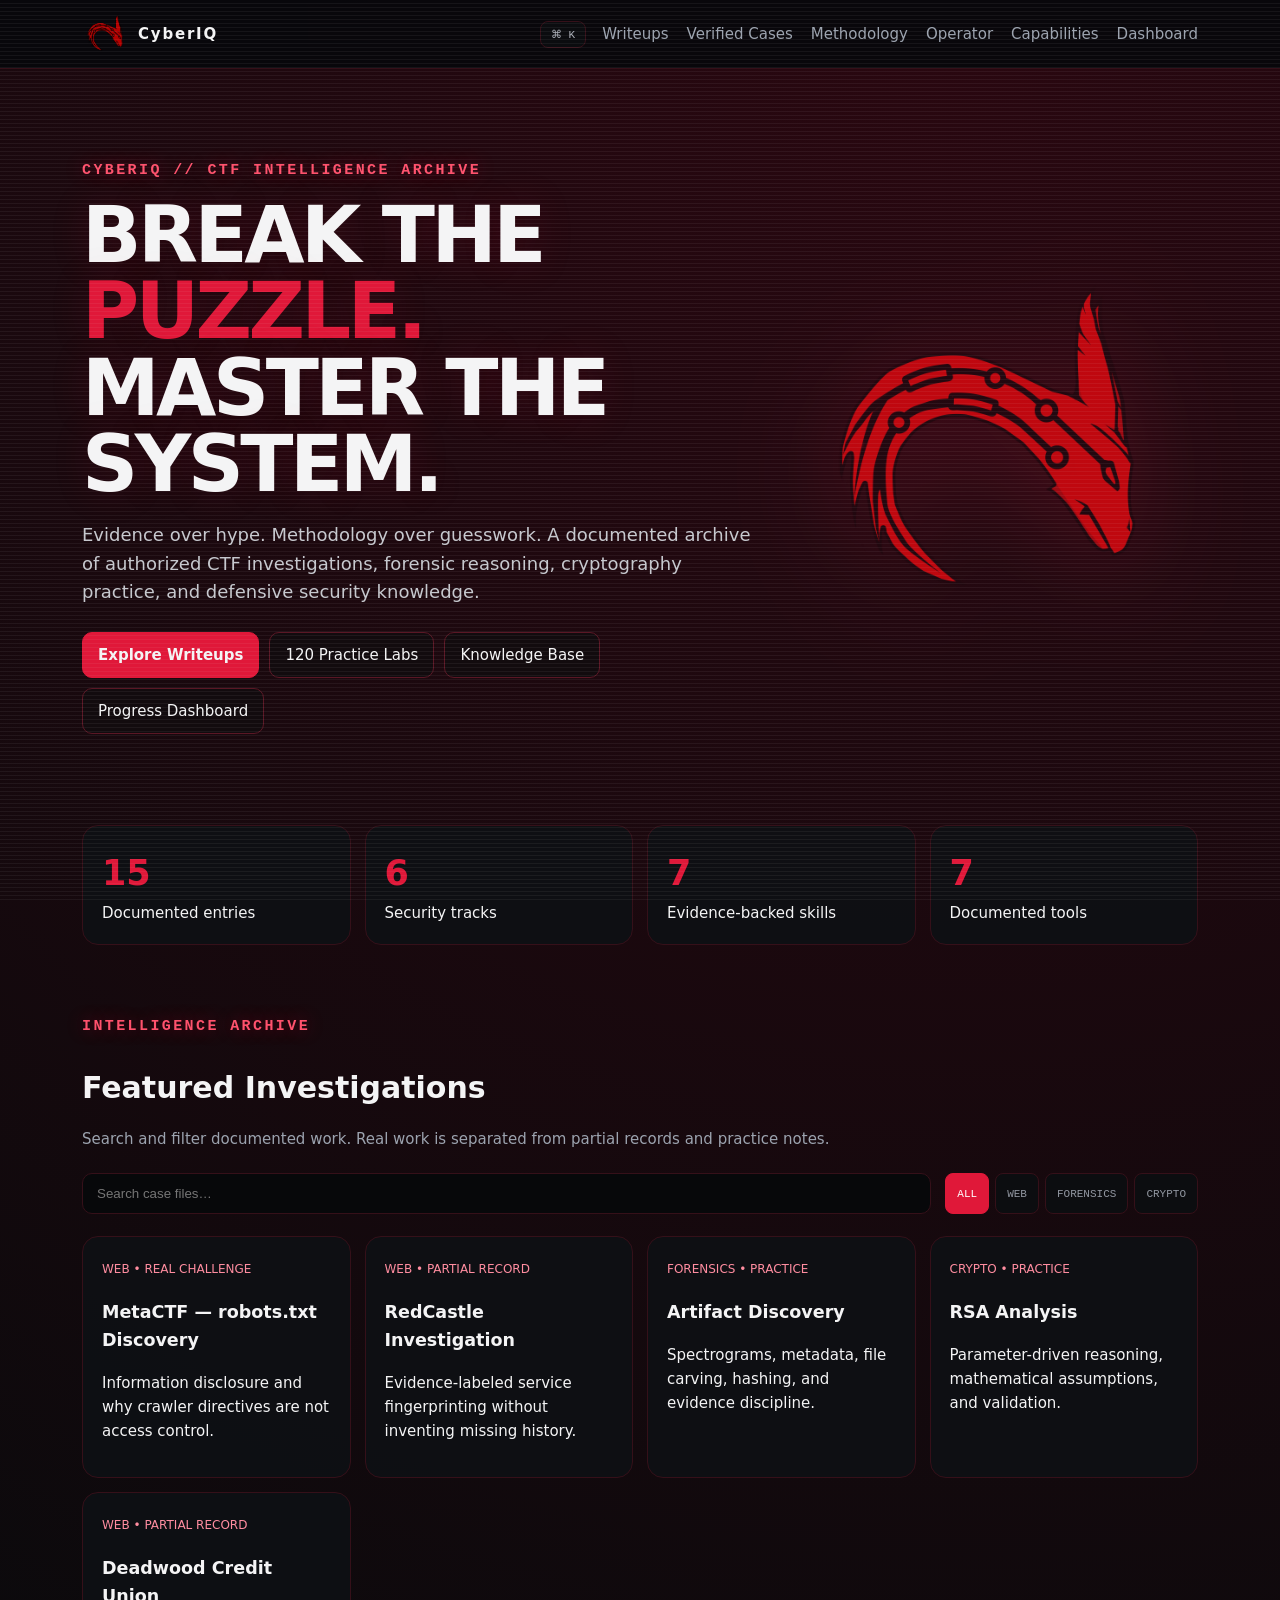
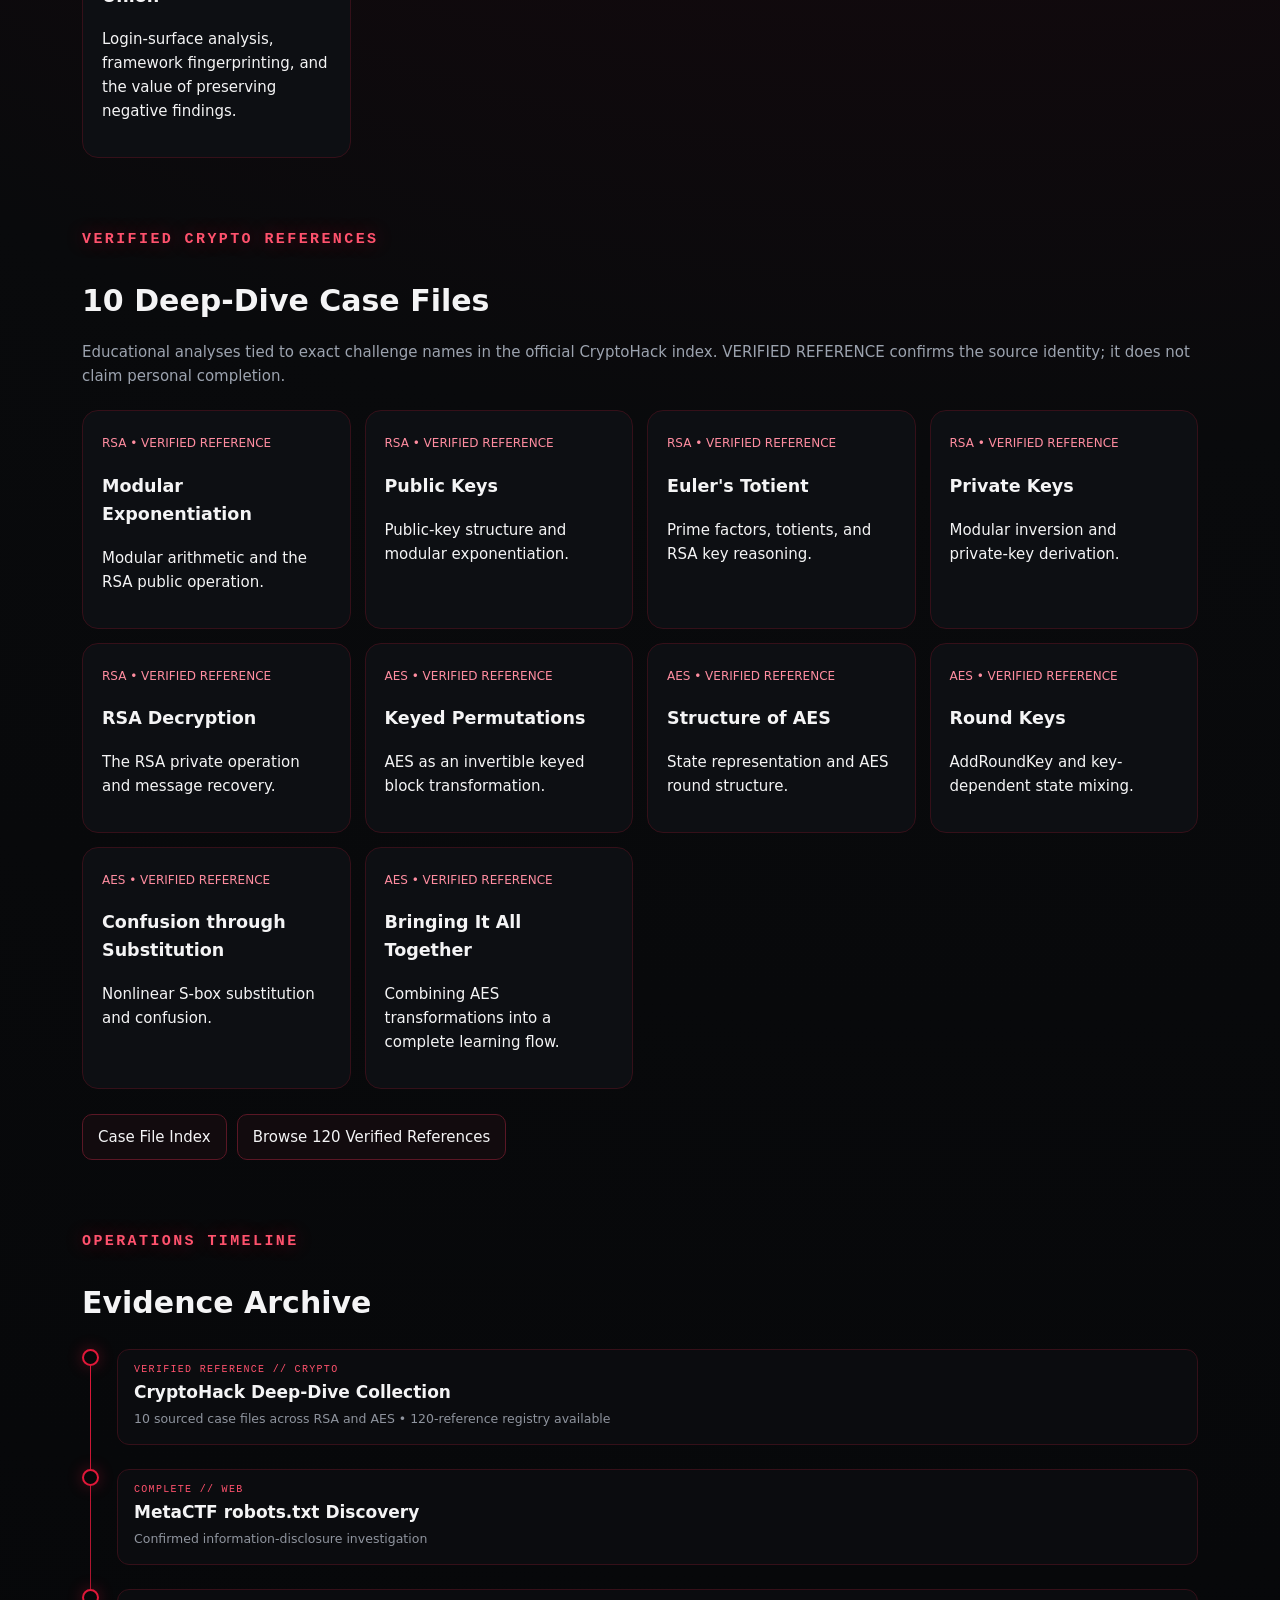
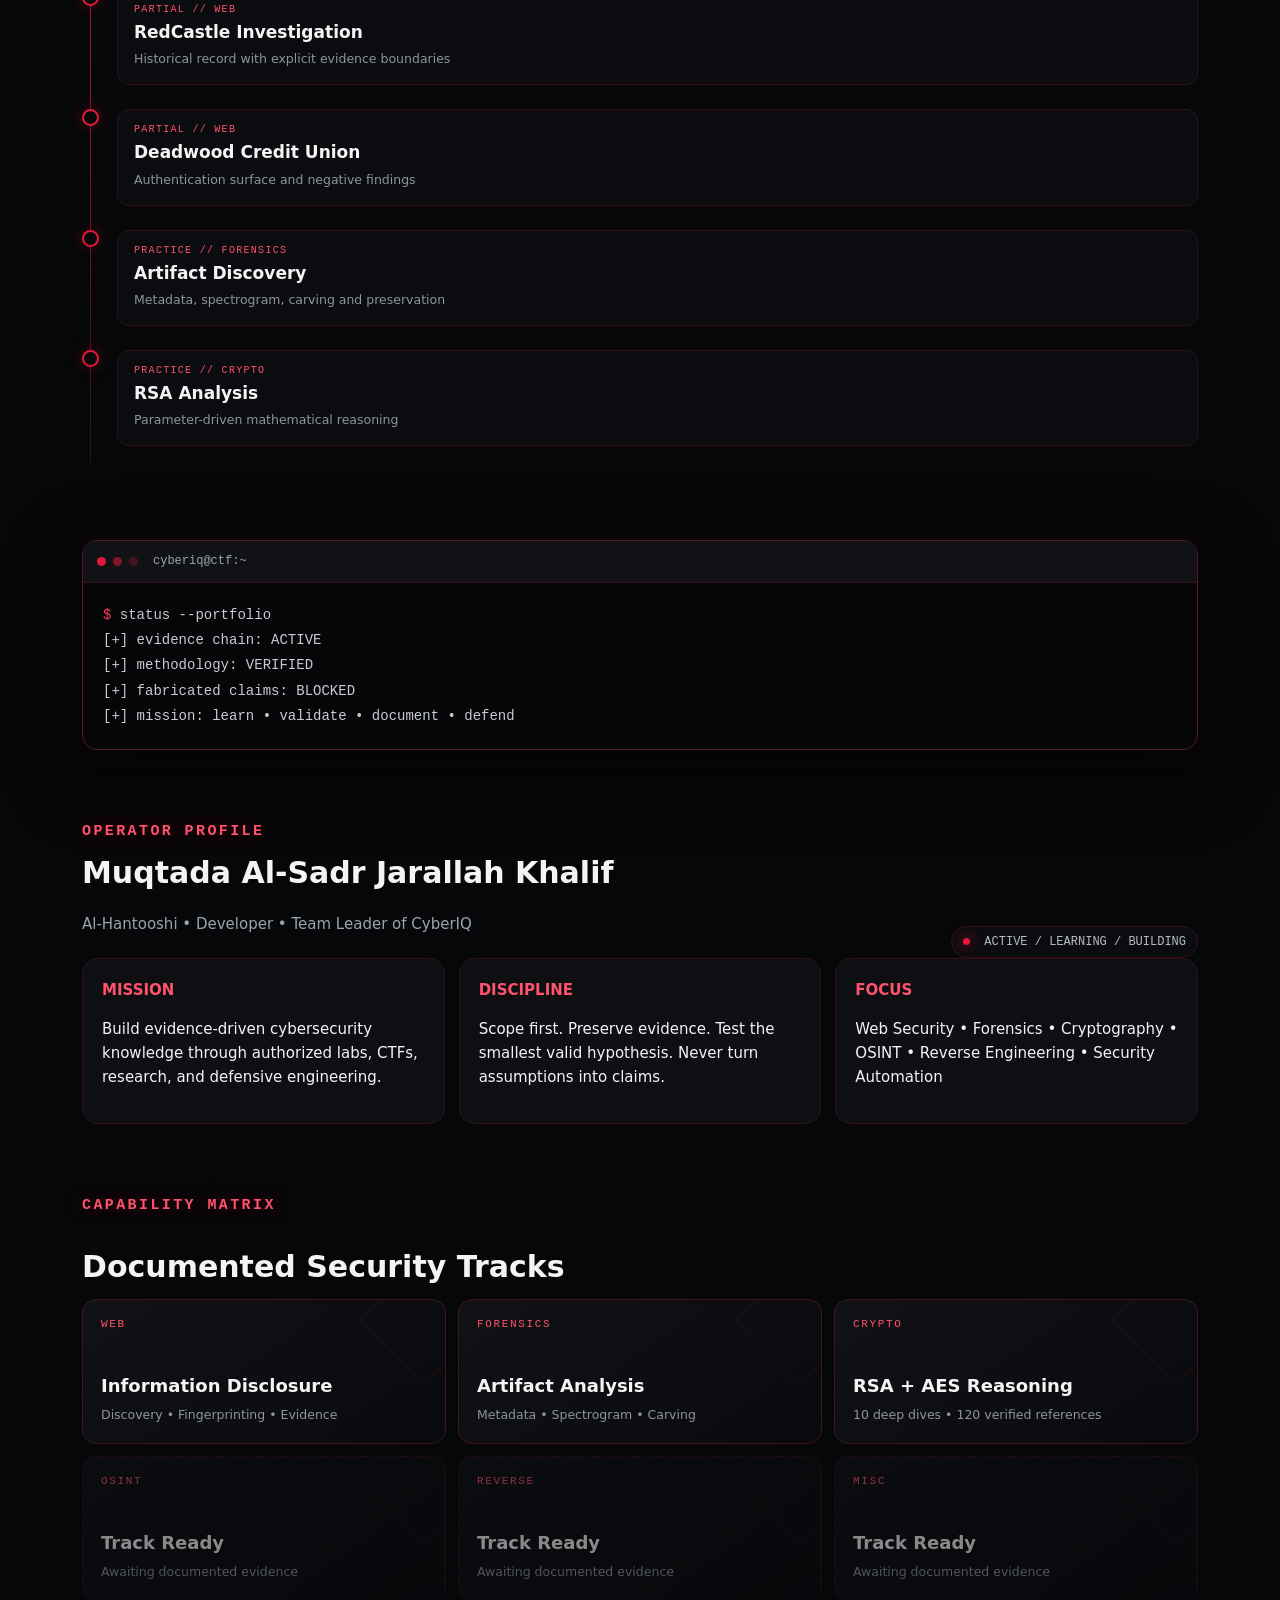
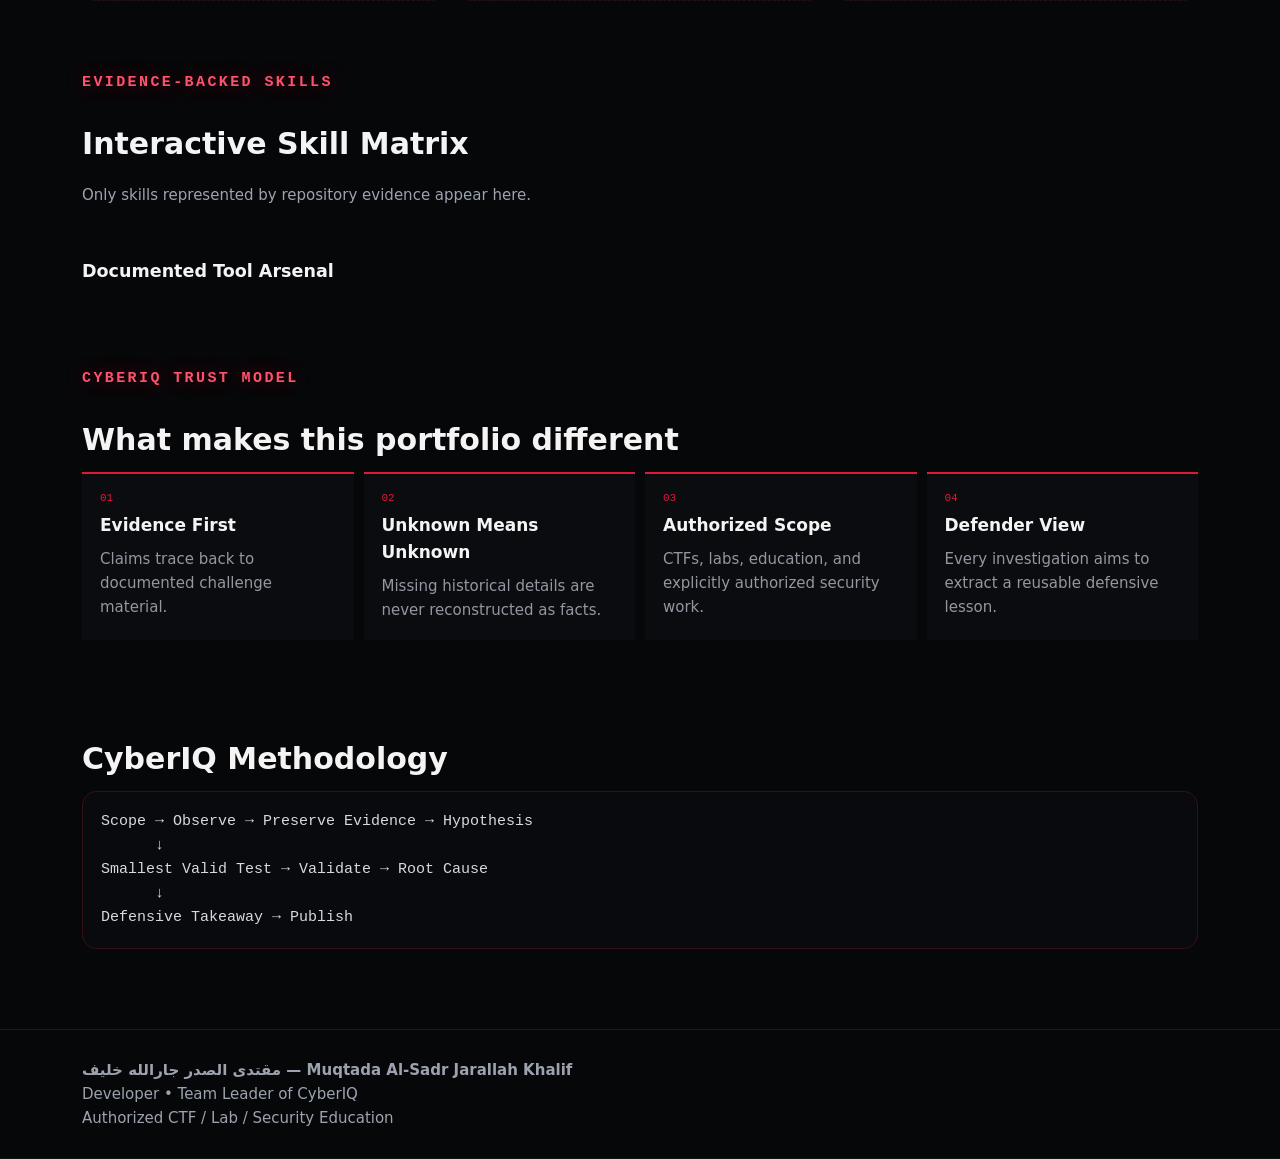
==== index.html @ 5e2e025f "Surface verified CryptoHack cases in homepage and timeline" ====
<!doctype html><html lang="en"><head><meta charset="utf-8"><meta name="viewport" content="width=device-width,initial-scale=1"><meta name="description" content="CyberIQ evidence-driven CTF portfolio: authorized writeups, forensics, cryptography, web security, methodology and defensive lessons."><meta name="theme-color" content="#060709"><meta property="og:title" content="CyberIQ CTF Portfolio"><meta property="og:description" content="Evidence-driven authorized CTF investigations and cybersecurity knowledge."><meta property="og:type" content="website"><meta name="robots" content="index,follow"><meta name="color-scheme" content="dark"><meta property="og:image" content="assets/IMG_20261003_025605_506.PNG"><meta name="twitter:card" content="summary_large_image"><link rel="icon" href="assets/IMG_20261003_025605_506.PNG"><link rel="manifest" href="manifest.webmanifest"><title>CyberIQ CTF Portfolio</title><link rel="stylesheet" href="site/style.css"></head><body><nav><div class="wrap"><div class="brand"><img src="assets/IMG_20261003_025605_506.PNG" alt="CyberIQ"> CyberIQ</div><button id="cmd-open" class="cmd-open" aria-label="Open command palette">⌘ K</button><div class="navlinks"><a href="#writeups">Writeups</a><a href="#verified-cases">Verified Cases</a><a href="#method">Methodology</a><a href="#operator">Operator</a><a href="#capabilities">Capabilities</a><a href="dashboard/index.html">Dashboard</a></div></div></nav><div class="scanlines"></div><main class="wrap"><header class="hero"><div><div class="eyebrow">CYBERIQ // CTF INTELLIGENCE ARCHIVE</div><h1>BREAK THE <span>PUZZLE.</span><br>MASTER THE SYSTEM.</h1><p class="lead">Evidence over hype. Methodology over guesswork. A documented archive of authorized CTF investigations, forensic reasoning, cryptography practice, and defensive security knowledge.</p><div class="actions"><a class="btn primary" href="#writeups">Explore Writeups</a><a class="btn" href="practice/">120 Practice Labs</a><a class="btn" href="knowledge-base/README.md">Knowledge Base</a><a class="btn" href="dashboard/index.html">Progress Dashboard</a></div></div><img class="hero-logo" src="assets/IMG_20261003_025605_506.PNG" alt="CyberIQ"></header><section><div class="grid"><div class="card"><div class="metric" id="entries">15</div>Documented entries</div><div class="card"><div class="metric" id="tracks">6</div>Security tracks</div><div class="card"><div class="metric" id="skills">7</div>Evidence-backed skills</div><div class="card"><div class="metric" id="tools">7</div>Documented tools</div></div></section><section id="writeups"><div class="eyebrow">INTELLIGENCE ARCHIVE</div><h2>Featured Investigations</h2><p class="section-sub">Search and filter documented work. Real work is separated from partial records and practice notes.</p><div class="archive-controls"><input id="case-search" type="search" placeholder="Search case files…" aria-label="Search case files"><div class="filters"><button class="active" data-filter="all">ALL</button><button data-filter="web">WEB</button><button data-filter="forensics">FORENSICS</button><button data-filter="crypto">CRYPTO</button></div></div><div class="grid"><a class="card entry" data-track="web" href="cases/metactf-robots/"><span class="tag">WEB • REAL CHALLENGE</span><h3>MetaCTF — robots.txt Discovery</h3><p>Information disclosure and why crawler directives are not access control.</p></a><a class="card entry" data-track="web" href="cases/redcastle/"><span class="tag">WEB • PARTIAL RECORD</span><h3>RedCastle Investigation</h3><p>Evidence-labeled service fingerprinting without inventing missing history.</p></a><a class="card entry" data-track="forensics" href="cases/forensics-artifact/"><span class="tag">FORENSICS • PRACTICE</span><h3>Artifact Discovery</h3><p>Spectrograms, metadata, file carving, hashing, and evidence discipline.</p></a><a class="card entry" data-track="crypto" href="cases/rsa-analysis/"><span class="tag">CRYPTO • PRACTICE</span><h3>RSA Analysis</h3><p>Parameter-driven reasoning, mathematical assumptions, and validation.</p></a><a class="card entry" data-track="web" href="cases/deadwood/"><span class="tag">WEB • PARTIAL RECORD</span><h3>Deadwood Credit Union</h3><p>Login-surface analysis, framework fingerprinting, and the value of preserving negative findings.</p></a></div></section><section id="verified-cases"><div class="eyebrow">VERIFIED CRYPTO REFERENCES</div><h2>10 Deep-Dive Case Files</h2><p class="section-sub">Educational analyses tied to exact challenge names in the official CryptoHack index. VERIFIED REFERENCE confirms the source identity; it does not claim personal completion.</p><div class="grid"><a class="card entry" data-track="crypto" href="cases/verified-crypto/verified-crypto-modexp.md"><span class="tag">RSA • VERIFIED REFERENCE</span><h3>Modular Exponentiation</h3><p>Modular arithmetic and the RSA public operation.</p></a><a class="card entry" data-track="crypto" href="cases/verified-crypto/verified-crypto-public-keys.md"><span class="tag">RSA • VERIFIED REFERENCE</span><h3>Public Keys</h3><p>Public-key structure and modular exponentiation.</p></a><a class="card entry" data-track="crypto" href="cases/verified-crypto/verified-crypto-eulers-totient.md"><span class="tag">RSA • VERIFIED REFERENCE</span><h3>Euler's Totient</h3><p>Prime factors, totients, and RSA key reasoning.</p></a><a class="card entry" data-track="crypto" href="cases/verified-crypto/verified-crypto-private-keys.md"><span class="tag">RSA • VERIFIED REFERENCE</span><h3>Private Keys</h3><p>Modular inversion and private-key derivation.</p></a><a class="card entry" data-track="crypto" href="cases/verified-crypto/verified-crypto-rsa-decryption.md"><span class="tag">RSA • VERIFIED REFERENCE</span><h3>RSA Decryption</h3><p>The RSA private operation and message recovery.</p></a><a class="card entry" data-track="crypto" href="cases/verified-crypto/verified-crypto-keyed-permutations.md"><span class="tag">AES • VERIFIED REFERENCE</span><h3>Keyed Permutations</h3><p>AES as an invertible keyed block transformation.</p></a><a class="card entry" data-track="crypto" href="cases/verified-crypto/verified-crypto-structure-of-aes.md"><span class="tag">AES • VERIFIED REFERENCE</span><h3>Structure of AES</h3><p>State representation and AES round structure.</p></a><a class="card entry" data-track="crypto" href="cases/verified-crypto/verified-crypto-round-keys.md"><span class="tag">AES • VERIFIED REFERENCE</span><h3>Round Keys</h3><p>AddRoundKey and key-dependent state mixing.</p></a><a class="card entry" data-track="crypto" href="cases/verified-crypto/verified-crypto-confusion-substitution.md"><span class="tag">AES • VERIFIED REFERENCE</span><h3>Confusion through Substitution</h3><p>Nonlinear S-box substitution and confusion.</p></a><a class="card entry" data-track="crypto" href="cases/verified-crypto/verified-crypto-bringing-it-together.md"><span class="tag">AES • VERIFIED REFERENCE</span><h3>Bringing It All Together</h3><p>Combining AES transformations into a complete learning flow.</p></a></div><div class="actions"><a class="btn" href="cases/verified-crypto/README.md">Case File Index</a><a class="btn" href="practice/">Browse 120 Verified References</a></div></section><section id="timeline"><div class="eyebrow">OPERATIONS TIMELINE</div><h2>Evidence Archive</h2><div class="timeline"><a href="cases/verified-crypto/README.md"><i></i><div><span>VERIFIED REFERENCE // CRYPTO</span><strong>CryptoHack Deep-Dive Collection</strong><small>10 sourced case files across RSA and AES • 120-reference registry available</small></div></a><a href="cases/metactf-robots/"><i></i><div><span>COMPLETE // WEB</span><strong>MetaCTF robots.txt Discovery</strong><small>Confirmed information-disclosure investigation</small></div></a><a href="cases/redcastle/"><i></i><div><span>PARTIAL // WEB</span><strong>RedCastle Investigation</strong><small>Historical record with explicit evidence boundaries</small></div></a><a href="cases/deadwood/"><i></i><div><span>PARTIAL // WEB</span><strong>Deadwood Credit Union</strong><small>Authentication surface and negative findings</small></div></a><a href="cases/forensics-artifact/"><i></i><div><span>PRACTICE // FORENSICS</span><strong>Artifact Discovery</strong><small>Metadata, spectrogram, carving and preservation</small></div></a><a href="cases/rsa-analysis/"><i></i><div><span>PRACTICE // CRYPTO</span><strong>RSA Analysis</strong><small>Parameter-driven mathematical reasoning</small></div></a></div></section><section><div class="terminal"><div class="terminal-top"><span></span><span></span><span></span><b>cyberiq@ctf:~</b></div><pre><em>$</em> status --portfolio
[+] evidence chain: ACTIVE
[+] methodology: VERIFIED
[+] fabricated claims: BLOCKED
[+] mission: learn • validate • document • defend</pre></div></section><section id="operator"><div class="section-head"><div><div class="eyebrow">OPERATOR PROFILE</div><h2>Muqtada Al-Sadr Jarallah Khalif</h2><p class="section-sub">Al-Hantooshi • Developer • Team Leader of CyberIQ</p></div><div class="status"><i></i> ACTIVE / LEARNING / BUILDING</div></div><div class="grid"><div class="card"><b>MISSION</b><p>Build evidence-driven cybersecurity knowledge through authorized labs, CTFs, research, and defensive engineering.</p></div><div class="card"><b>DISCIPLINE</b><p>Scope first. Preserve evidence. Test the smallest valid hypothesis. Never turn assumptions into claims.</p></div><div class="card"><b>FOCUS</b><p>Web Security • Forensics • Cryptography • OSINT • Reverse Engineering • Security Automation</p></div></div></section><section id="capabilities"><div class="eyebrow">CAPABILITY MATRIX</div><h2>Documented Security Tracks</h2><div class="cap-grid"><div class="cap"><span>WEB</span><strong>Information Disclosure</strong><small>Discovery • Fingerprinting • Evidence</small></div><div class="cap"><span>FORENSICS</span><strong>Artifact Analysis</strong><small>Metadata • Spectrogram • Carving</small></div><div class="cap"><span>CRYPTO</span><strong>RSA + AES Reasoning</strong><small>10 deep dives • 120 verified references</small></div><div class="cap muted"><span>OSINT</span><strong>Track Ready</strong><small>Awaiting documented evidence</small></div><div class="cap muted"><span>REVERSE</span><strong>Track Ready</strong><small>Awaiting documented evidence</small></div><div class="cap muted"><span>MISC</span><strong>Track Ready</strong><small>Awaiting documented evidence</small></div></div></section><section id="skills-matrix"><div class="eyebrow">EVIDENCE-BACKED SKILLS</div><h2>Interactive Skill Matrix</h2><p class="section-sub">Only skills represented by repository evidence appear here.</p><div id="skill-matrix" class="skill-matrix"></div><h3 class="arsenal-title">Documented Tool Arsenal</h3><div id="tool-arsenal" class="tool-arsenal"></div></section><section id="principles"><div class="eyebrow">CYBERIQ TRUST MODEL</div><h2>What makes this portfolio different</h2><div class="trust-grid"><div><b>01</b><strong>Evidence First</strong><p>Claims trace back to documented challenge material.</p></div><div><b>02</b><strong>Unknown Means Unknown</strong><p>Missing historical details are never reconstructed as facts.</p></div><div><b>03</b><strong>Authorized Scope</strong><p>CTFs, labs, education, and explicitly authorized security work.</p></div><div><b>04</b><strong>Defender View</strong><p>Every investigation aims to extract a reusable defensive lesson.</p></div></div></section><section id="method"><h2>CyberIQ Methodology</h2><div class="flow">Scope → Observe → Preserve Evidence → Hypothesis
      ↓
Smallest Valid Test → Validate → Root Cause
      ↓
Defensive Takeaway → Publish</div></section></main><footer><div class="wrap"><strong>مقتدى الصدر جارالله خليف — Muqtada Al-Sadr Jarallah Khalif</strong><br>Developer • Team Leader of CyberIQ<br>Authorized CTF / Lab / Security Education</div></footer><div id="command-palette" class="command-palette" hidden><div class="command-box" role="dialog" aria-modal="true" aria-label="CyberIQ command palette"><div class="command-head"><span>CYBERIQ // COMMAND PALETTE</span><kbd>ESC</kbd></div><input id="command-input" autocomplete="off" placeholder="Jump to investigations, skills, dashboard…"><div id="command-results" class="command-results"></div></div></div><button id="to-top" class="to-top" aria-label="Back to top">↑</button><script type="application/ld+json">{"@context":"https://schema.org","@type":"ProfilePage","name":"CyberIQ CTF Intelligence Portfolio","description":"Evidence-driven authorized CTF investigations and cybersecurity knowledge.","mainEntity":{"@type":"Person","name":"Muqtada Al-Sadr Jarallah Khalif","alternateName":"Al-Hantooshi","jobTitle":"Developer • Team Leader of CyberIQ"}}</script><script src="site/app.js"></script></body></html>
---- site/style.css ----
:root{--bg:#060709;--panel:#0e1014;--line:#351019;--red:#e01839;--red2:#7f1024;--text:#f4f4f5;--muted:#9ca3af}*{box-sizing:border-box}html{scroll-behavior:smooth}body{margin:0;background:radial-gradient(circle at 75% 0,#2a0710 0,#090a0c 34%,var(--bg) 62%);color:var(--text);font:15px system-ui,-apple-system,sans-serif;line-height:1.6}a{color:inherit;text-decoration:none}.wrap{max-width:1160px;margin:auto;padding:0 22px}nav{position:sticky;top:0;z-index:5;background:#07080be8;border-bottom:1px solid var(--line);backdrop-filter:blur(14px)}nav .wrap{height:68px;display:flex;align-items:center;justify-content:space-between}.brand{display:flex;gap:10px;align-items:center;font-weight:800}.brand img{width:46px}.navlinks{display:flex;gap:18px;color:var(--muted)}.hero{padding:90px 0 56px;display:grid;grid-template-columns:1.25fr .75fr;gap:32px;align-items:center}.eyebrow{color:#ff526d;text-transform:uppercase;letter-spacing:.16em;font-weight:800}.hero h1{font-size:clamp(42px,7vw,78px);line-height:.98;margin:14px 0}.hero h1 span{color:var(--red)}.lead{font-size:18px;color:#c6c8ce;max-width:720px}.actions{display:flex;gap:10px;flex-wrap:wrap;margin-top:25px}.btn{border:1px solid #5a1725;padding:10px 15px;border-radius:10px;background:#120b0e}.btn.primary{background:var(--red);border-color:var(--red);font-weight:800}.hero-logo{width:min(100%,390px);filter:drop-shadow(0 20px 55px #e0183935)}section{padding:35px 0}h2{font-size:30px;margin-bottom:8px}.section-sub{color:var(--muted);margin-bottom:22px}.grid{display:grid;grid-template-columns:repeat(auto-fit,minmax(220px,1fr));gap:14px}.card{background:#0e1014e8;border:1px solid var(--line);border-radius:16px;padding:19px}.card b{color:#ff526d}.metric{font-size:35px;font-weight:900;color:var(--red)}.chips{display:flex;gap:8px;flex-wrap:wrap}.chip{border:1px solid #4b1822;background:#130b0e;border-radius:999px;padding:6px 10px}.entry{display:block;transition:.2s}.entry:hover{transform:translateY(-3px);border-color:#8b1a30}.tag{font-size:12px;color:#ff8da0}.flow{font-family:ui-monospace,monospace;white-space:pre-wrap;background:#090a0d;border:1px solid var(--line);padding:18px;border-radius:14px;color:#d8d9dd}footer{margin-top:45px;border-top:1px solid var(--line);padding:28px 0;color:var(--muted)}@media(max-width:760px){.hero{grid-template-columns:1fr;padding-top:58px}.hero-logo{max-width:280px}.navlinks{display:none}}\n::selection{background:#e01839;color:#fff}.card{transition:transform .2s,border-color .2s,box-shadow .2s}.card:hover{box-shadow:0 18px 55px #0007}.btn{transition:transform .18s,filter .18s}.btn:hover{transform:translateY(-2px);filter:brightness(1.15)}.navlinks a:hover{color:#fff}.metric{font-variant-numeric:tabular-nums}\n
body:before{content:"";position:fixed;inset:0;pointer-events:none;background:linear-gradient(90deg,transparent 49.8%,#e0183908 50%,transparent 50.2%),linear-gradient(0deg,transparent 49.8%,#e0183906 50%,transparent 50.2%);background-size:44px 44px;mask-image:linear-gradient(to bottom,#000,transparent 75%)}
.scanlines{position:fixed;inset:0;pointer-events:none;z-index:20;opacity:.055;background:repeating-linear-gradient(0deg,#fff 0,#fff 1px,transparent 1px,transparent 4px)}
.brand{letter-spacing:.12em}.eyebrow{font-family:ui-monospace,monospace;text-shadow:0 0 18px #e0183977}.hero h1{letter-spacing:-.045em;text-shadow:0 0 42px #e0183920}.hero-logo{animation:pulseGlow 4s ease-in-out infinite}.card{position:relative;overflow:hidden}.card:before{content:"";position:absolute;inset:0;background:linear-gradient(120deg,transparent 30%,#e0183909,transparent 70%);transform:translateX(-100%);transition:.6s}.card:hover:before{transform:translateX(100%)}.terminal{border:1px solid #5a1725;background:#050607;border-radius:15px;box-shadow:0 22px 70px #0008,0 0 40px #e0183910;overflow:hidden}.terminal-top{height:42px;background:#101216;border-bottom:1px solid #351019;display:flex;align-items:center;gap:7px;padding:0 14px}.terminal-top span{width:9px;height:9px;border-radius:50%;background:#e01839}.terminal-top span:nth-child(2){opacity:.55}.terminal-top span:nth-child(3){opacity:.25}.terminal-top b{margin-left:8px;font:12px ui-monospace,monospace;color:#9ca3af}.terminal pre{margin:0;padding:20px;overflow:auto;color:#c8cbd1;font:14px/1.8 ui-monospace,monospace}.terminal em{color:#ff3658;font-style:normal}@keyframes pulseGlow{50%{filter:drop-shadow(0 20px 75px #e0183970);transform:translateY(-4px)}}@media(prefers-reduced-motion:reduce){*{scroll-behavior:auto!important}.hero-logo{animation:none}}

.brand img{object-fit:contain;border-radius:8px}.hero-logo{aspect-ratio:1/1;object-fit:contain;border-radius:28px;mix-blend-mode:screen}.hero-logo:hover{filter:drop-shadow(0 24px 95px #e0183999)}@media(max-width:760px){.hero-logo{justify-self:center}}

.section-head{display:flex;align-items:end;justify-content:space-between;gap:20px}.status{font:12px ui-monospace,monospace;color:#b8bbc2;border:1px solid #351019;background:#0b0c0f;padding:8px 11px;border-radius:999px;white-space:nowrap}.status i{display:inline-block;width:7px;height:7px;border-radius:50%;background:#e01839;box-shadow:0 0 14px #e01839;margin-right:7px;animation:statusPulse 1.8s infinite}.cap-grid{display:grid;grid-template-columns:repeat(3,1fr);gap:12px}.cap{min-height:145px;padding:18px;border:1px solid #45121d;background:linear-gradient(145deg,#111216,#090a0d);border-radius:14px;display:flex;flex-direction:column;justify-content:flex-end;position:relative;overflow:hidden}.cap:after{content:"";position:absolute;right:-25px;top:-25px;width:90px;height:90px;border:1px solid #e0183925;transform:rotate(45deg)}.cap span{font:11px ui-monospace,monospace;letter-spacing:.15em;color:#ff526d;margin-bottom:auto}.cap strong{font-size:18px}.cap small{color:#8f949e;margin-top:4px}.cap.muted{opacity:.55;border-style:dashed}.cap:not(.muted):hover{border-color:#e01839;box-shadow:inset 0 0 30px #e0183908,0 12px 40px #0008}.section-head h2{margin-top:5px}@keyframes statusPulse{50%{opacity:.35;box-shadow:0 0 4px #e01839}}@media(max-width:760px){.section-head{align-items:flex-start;flex-direction:column}.cap-grid{grid-template-columns:1fr}.status{white-space:normal}}

.case-page{max-width:1220px}.case-hero{padding:70px 0 28px;border-bottom:1px solid #351019}.case-hero h1{font-size:clamp(38px,6vw,68px);line-height:1;margin:10px 0}.case-hero h1 span{color:#e01839}.case-meta{display:flex;gap:8px;flex-wrap:wrap;margin-top:24px}.case-meta span{font:11px ui-monospace,monospace;border:1px solid #4b1822;background:#11090c;padding:7px 10px;border-radius:7px;color:#ff8da0}.intel-grid{display:grid;grid-template-columns:210px 1fr;gap:28px}.case-index{position:sticky;top:95px;align-self:start;display:flex;flex-direction:column;border-left:2px solid #e01839;padding-left:14px;font:12px ui-monospace,monospace}.case-index b{color:#ff526d;margin-bottom:12px}.case-index a{padding:7px 0;color:#8f949e}.case-index a:hover{color:#fff}.intel-block{margin-bottom:14px;border:1px solid #351019;background:#0b0c0f;padding:24px;border-radius:14px}.block-id{font:11px ui-monospace,monospace;letter-spacing:.14em;color:#ff526d}.intel-block h2{margin:7px 0 12px}.evidence-row{display:flex;justify-content:space-between;gap:20px;border-top:1px solid #231016;padding:10px 0;color:#999}.evidence-row code{color:#eee;text-align:right}.evidence{background:#030405;border:1px solid #4b1822;border-left:3px solid #e01839;border-radius:9px;padding:18px;overflow:auto;color:#d6d7da}.evidence em{color:#ff526d;font-style:normal}.confidence{font:11px ui-monospace,monospace;color:#ff8da0}.reasoning{display:flex;align-items:center;gap:8px;flex-wrap:wrap;margin:18px 0}.reasoning span{padding:8px 10px;border:1px solid #351019;background:#08090b;border-radius:8px}.reasoning b{color:#e01839}.verdict{margin-top:20px;border:1px solid #e01839;background:#e018390b;padding:13px;border-radius:9px;color:#ff8da0;font:11px ui-monospace,monospace;letter-spacing:.06em}@media(max-width:760px){.intel-grid{grid-template-columns:1fr}.case-index{position:static;flex-direction:row;overflow:auto;border-left:0;border-bottom:2px solid #e01839;padding:0 0 10px;gap:14px}.case-index b{display:none}.case-index a{white-space:nowrap}.evidence-row{flex-direction:column;gap:2px}.evidence-row code{text-align:left}}

.timeline{position:relative;margin-top:22px}.timeline:before{content:"";position:absolute;left:8px;top:8px;bottom:8px;width:1px;background:linear-gradient(#e01839,#351019)}.timeline a{display:grid;grid-template-columns:18px 1fr;gap:17px;padding:0 0 24px;position:relative}.timeline i{width:17px;height:17px;border-radius:50%;border:2px solid #e01839;background:#060709;box-shadow:0 0 16px #e0183955;z-index:1}.timeline div{border:1px solid #351019;background:#0b0c0f;border-radius:12px;padding:14px 16px;transition:.2s}.timeline a:hover div{border-color:#e01839;transform:translateX(4px)}.timeline span{display:block;font:10px ui-monospace,monospace;letter-spacing:.13em;color:#ff526d}.timeline strong{display:block;font-size:17px;margin-top:4px}.timeline small{color:#8f949e}

.archive-controls{display:flex;justify-content:space-between;gap:14px;margin:18px 0 22px;flex-wrap:wrap}.archive-controls input{flex:1;min-width:240px;background:#07080a;border:1px solid #351019;color:#fff;padding:12px 14px;border-radius:10px;outline:none}.archive-controls input:focus{border-color:#e01839;box-shadow:0 0 0 3px #e0183915}.filters{display:flex;gap:6px;flex-wrap:wrap}.filters button{cursor:pointer;background:#0c0d10;border:1px solid #351019;color:#9297a1;border-radius:8px;padding:8px 11px;font:11px ui-monospace,monospace}.filters button.active,.filters button:hover{background:#e01839;color:#fff;border-color:#e01839}.entry[hidden]{display:none}.skill-matrix{display:grid;grid-template-columns:repeat(auto-fit,minmax(235px,1fr));gap:10px}.skill{display:flex;align-items:center;gap:12px;text-align:left;color:#e9eaed;background:#0b0c0f;border:1px solid #351019;padding:14px;border-radius:11px;font-weight:650}.skill span{color:#e01839;font:11px ui-monospace,monospace}.skill:hover{border-color:#e01839}.arsenal-title{margin:28px 0 12px}.tool-arsenal{display:flex;flex-wrap:wrap;gap:8px}.tool-chip{font:12px ui-monospace,monospace;border:1px solid #351019;background:#08090b;padding:8px 11px;border-radius:8px;color:#c7cad0}.trust-grid{display:grid;grid-template-columns:repeat(4,1fr);gap:10px}.trust-grid>div{border-top:2px solid #e01839;background:#0b0c0f;padding:18px}.trust-grid b{display:block;color:#e01839;font:11px ui-monospace,monospace}.trust-grid strong{display:block;font-size:17px;margin:8px 0}.trust-grid p{color:#9297a1;margin:0}.to-top{position:fixed;right:20px;bottom:20px;width:42px;height:42px;border-radius:50%;border:1px solid #e01839;background:#0b0c0fee;color:#fff;cursor:pointer;opacity:0;pointer-events:none;transform:translateY(10px);transition:.2s;z-index:30}.to-top.show{opacity:1;pointer-events:auto;transform:none}@media(max-width:850px){.trust-grid{grid-template-columns:1fr 1fr}}@media(max-width:520px){.trust-grid{grid-template-columns:1fr}.archive-controls{display:block}.filters{margin-top:10px}}

.cmd-open{margin-left:auto;margin-right:16px;border:1px solid #351019;background:#0b0c0f;color:#aeb2bb;border-radius:8px;padding:6px 10px;font:11px ui-monospace,monospace;cursor:pointer}.cmd-open:hover{border-color:#e01839;color:#fff}.command-palette{position:fixed;inset:0;z-index:100;background:#000b;backdrop-filter:blur(10px);padding:12vh 18px}.command-box{max-width:650px;margin:auto;background:#090a0d;border:1px solid #5a1725;border-radius:16px;box-shadow:0 30px 120px #000,0 0 50px #e0183918;overflow:hidden}.command-head{display:flex;justify-content:space-between;padding:13px 15px;border-bottom:1px solid #351019;color:#ff526d;font:11px ui-monospace,monospace;letter-spacing:.1em}.command-head kbd{color:#999;background:#14161a;border:1px solid #333;padding:2px 6px;border-radius:5px}.command-box input{width:100%;border:0;border-bottom:1px solid #351019;background:#050607;color:#fff;padding:18px;font-size:17px;outline:none}.command-results{max-height:390px;overflow:auto;padding:8px}.command-results a{display:flex;justify-content:space-between;gap:20px;padding:11px 12px;border-radius:8px}.command-results a:hover{background:#e0183912}.command-results small{color:#ff526d;font:11px ui-monospace,monospace}.command-results p{color:#8f949e;padding:10px}.modal-open{overflow:hidden}@media(max-width:760px){.cmd-open{margin-left:auto;margin-right:0}.command-palette{padding-top:7vh}}

.lab-grid{display:grid;gap:9px}.lab{border:1px solid #351019;background:#0b0c0f;border-radius:12px;overflow:hidden}.lab summary{list-style:none;cursor:pointer;display:grid;grid-template-columns:55px 1fr auto;gap:12px;align-items:center;padding:14px 16px}.lab summary::-webkit-details-marker{display:none}.lab summary:hover{background:#e0183908}.lab-id{font:11px ui-monospace,monospace;color:#e01839}.lab summary b{display:block}.lab summary small{display:block;color:#8f949e}.lab summary em{font:10px ui-monospace,monospace;color:#ff8da0;font-style:normal}.lab-body{border-top:1px solid #351019;padding:16px 82px}.lab-body h4{color:#ff526d;margin:12px 0 4px;font:11px ui-monospace,monospace;letter-spacing:.1em}.lab-body p{margin:0;color:#c8cbd1}.lab-note{margin-top:16px;padding:9px;border-left:2px solid #e01839;background:#e0183908;color:#8f949e;font-size:12px}@media(max-width:600px){.lab summary{grid-template-columns:42px 1fr}.lab summary em{grid-column:2}.lab-body{padding:15px}}
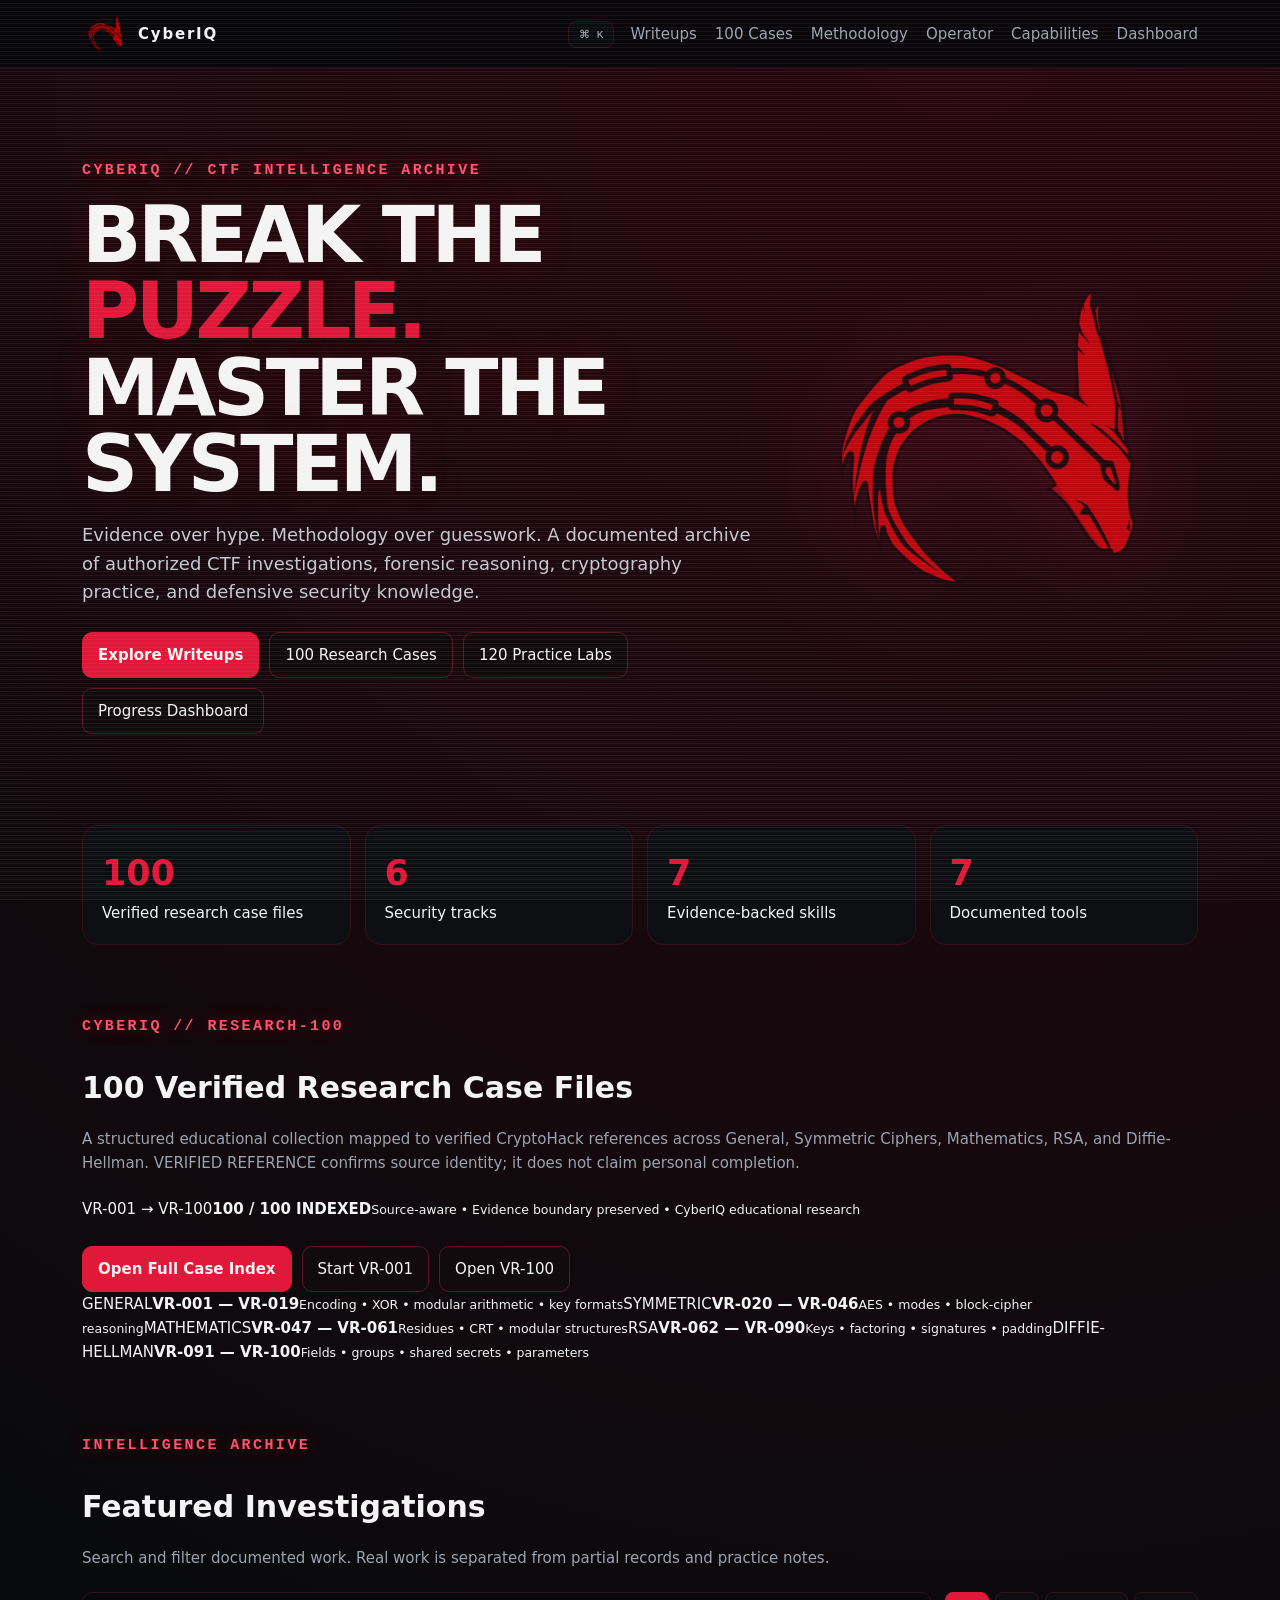
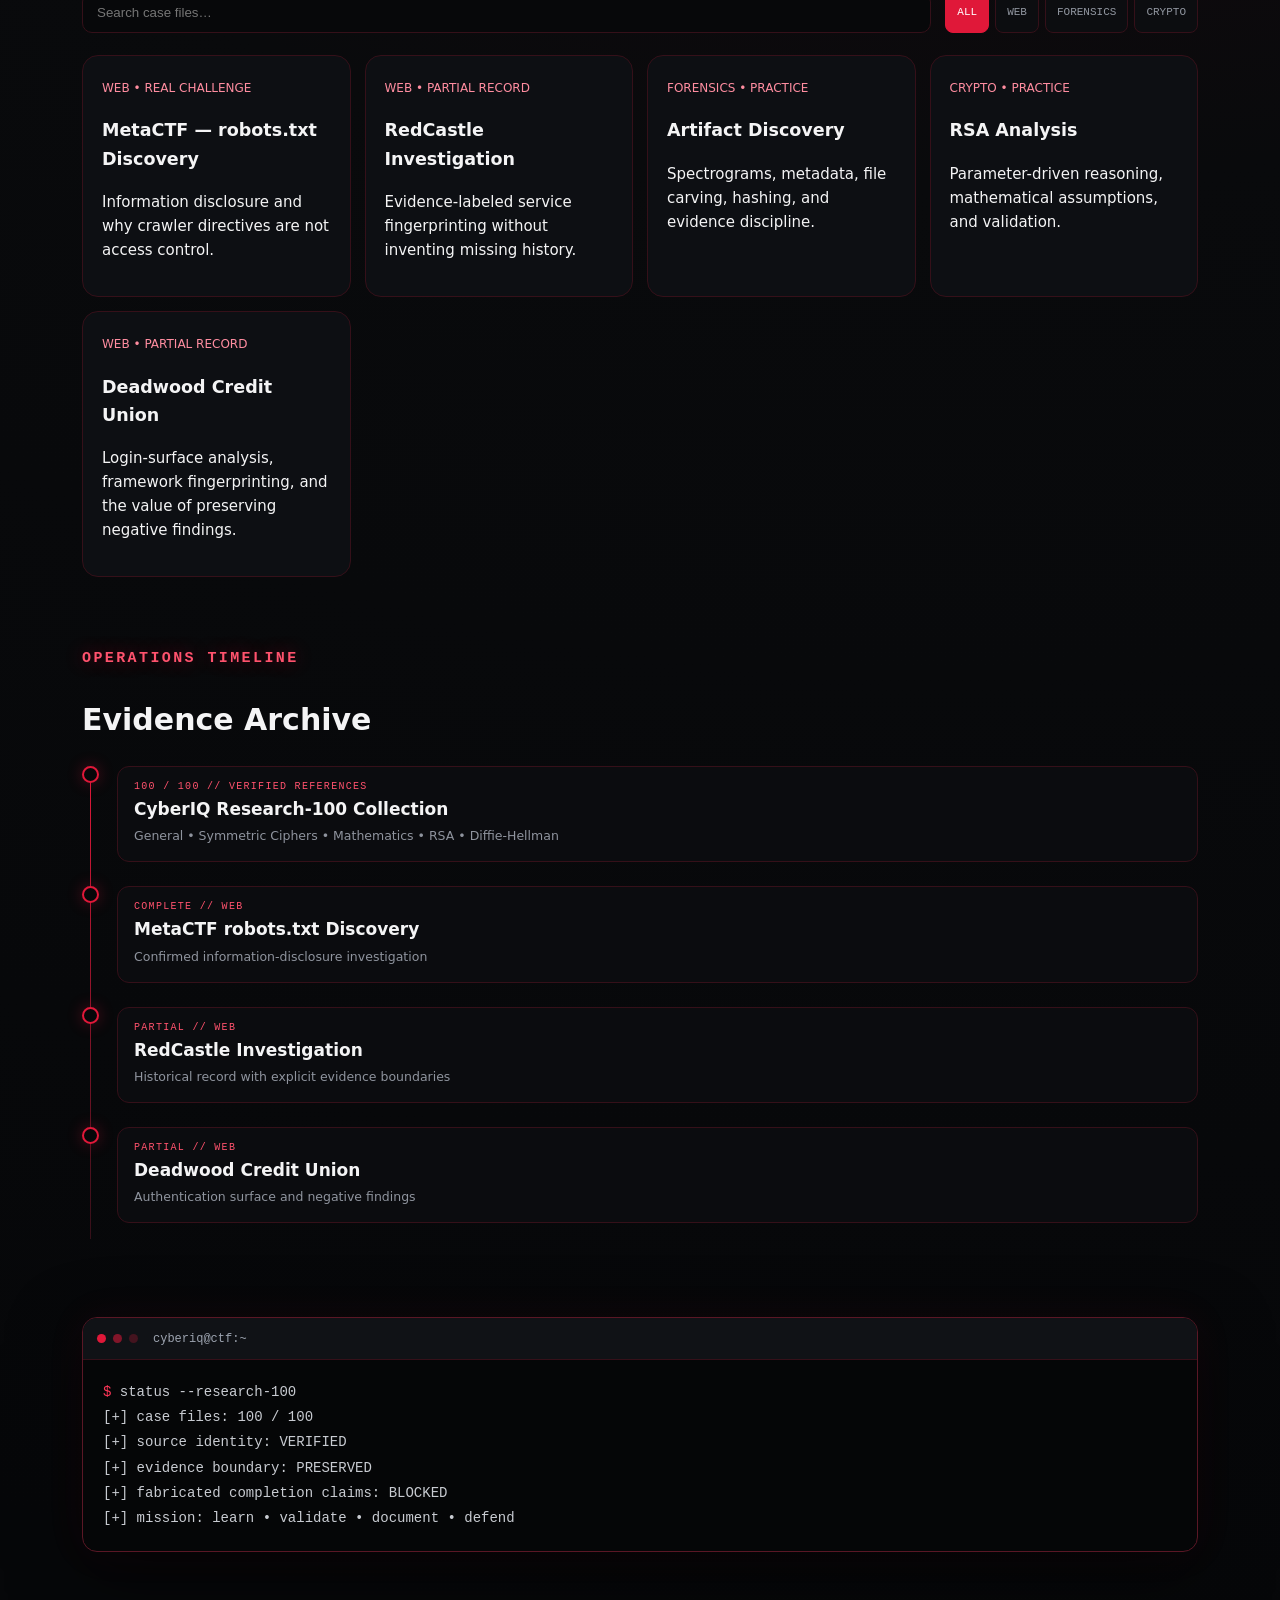
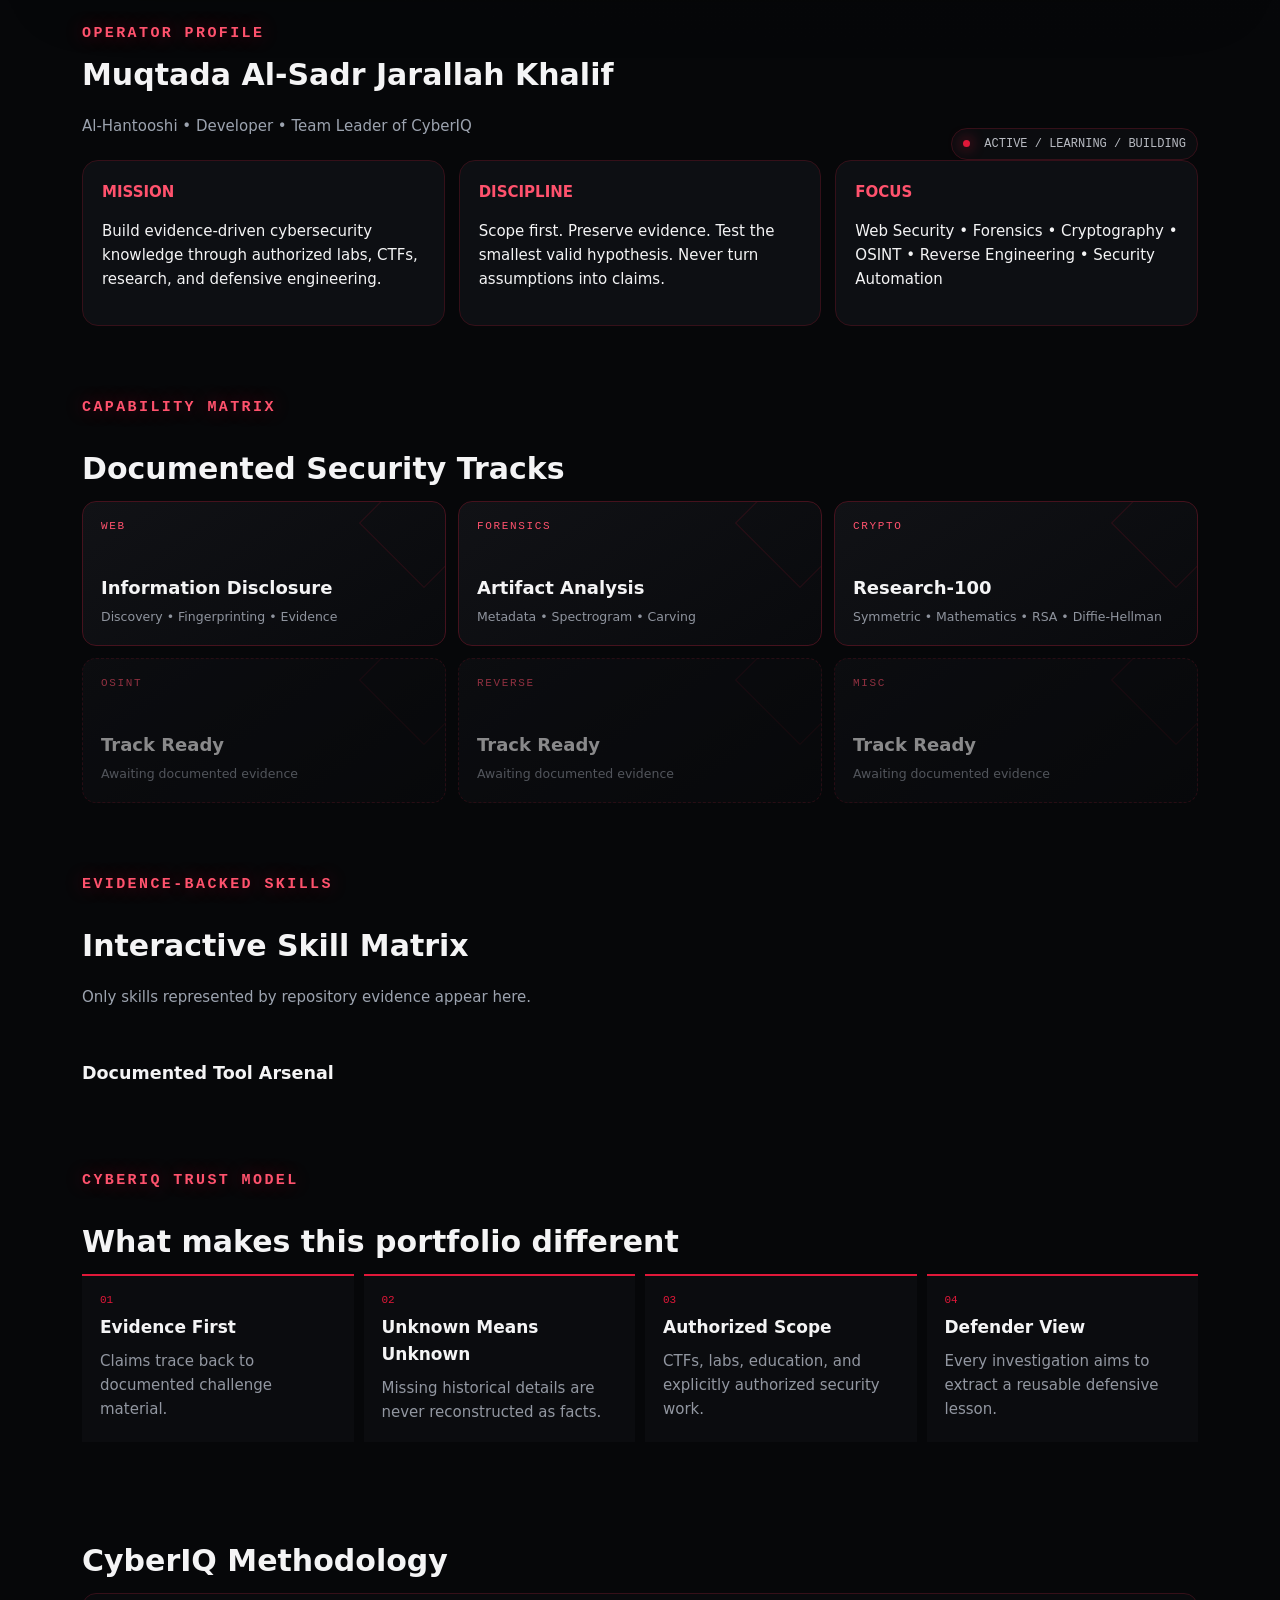
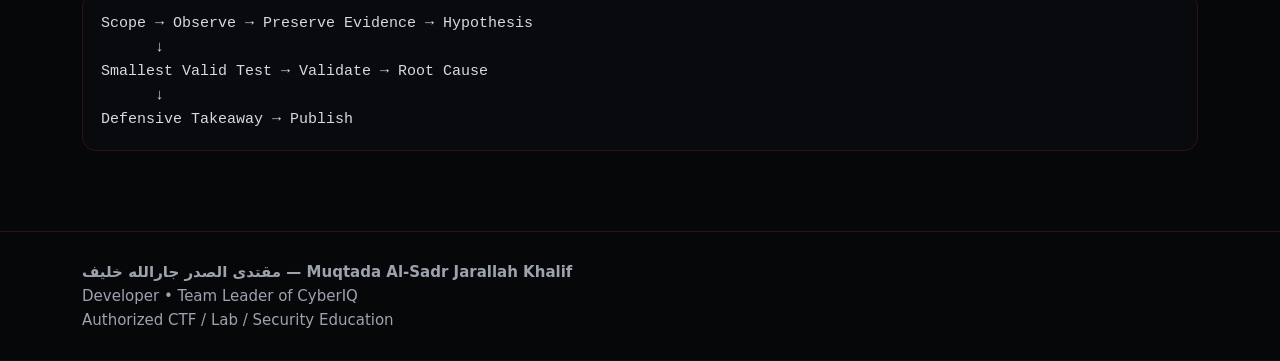
==== commit 2ee67813: "Feature CyberIQ 100-case research archive on portfolio" ====
--- a/index.html
+++ b/index.html
@@ -1,8 +1,9 @@
-<!doctype html><html lang="en"><head><meta charset="utf-8"><meta name="viewport" content="width=device-width,initial-scale=1"><meta name="description" content="CyberIQ evidence-driven CTF portfolio: authorized writeups, forensics, cryptography, web security, methodology and defensive lessons."><meta name="theme-color" content="#060709"><meta property="og:title" content="CyberIQ CTF Portfolio"><meta property="og:description" content="Evidence-driven authorized CTF investigations and cybersecurity knowledge."><meta property="og:type" content="website"><meta name="robots" content="index,follow"><meta name="color-scheme" content="dark"><meta property="og:image" content="assets/IMG_20261003_025605_506.PNG"><meta name="twitter:card" content="summary_large_image"><link rel="icon" href="assets/IMG_20261003_025605_506.PNG"><link rel="manifest" href="manifest.webmanifest"><title>CyberIQ CTF Portfolio</title><link rel="stylesheet" href="site/style.css"></head><body><nav><div class="wrap"><div class="brand"><img src="assets/IMG_20261003_025605_506.PNG" alt="CyberIQ"> CyberIQ</div><button id="cmd-open" class="cmd-open" aria-label="Open command palette">⌘ K</button><div class="navlinks"><a href="#writeups">Writeups</a><a href="#verified-cases">Verified Cases</a><a href="#method">Methodology</a><a href="#operator">Operator</a><a href="#capabilities">Capabilities</a><a href="dashboard/index.html">Dashboard</a></div></div></nav><div class="scanlines"></div><main class="wrap"><header class="hero"><div><div class="eyebrow">CYBERIQ // CTF INTELLIGENCE ARCHIVE</div><h1>BREAK THE <span>PUZZLE.</span><br>MASTER THE SYSTEM.</h1><p class="lead">Evidence over hype. Methodology over guesswork. A documented archive of authorized CTF investigations, forensic reasoning, cryptography practice, and defensive security knowledge.</p><div class="actions"><a class="btn primary" href="#writeups">Explore Writeups</a><a class="btn" href="practice/">120 Practice Labs</a><a class="btn" href="knowledge-base/README.md">Knowledge Base</a><a class="btn" href="dashboard/index.html">Progress Dashboard</a></div></div><img class="hero-logo" src="assets/IMG_20261003_025605_506.PNG" alt="CyberIQ"></header><section><div class="grid"><div class="card"><div class="metric" id="entries">15</div>Documented entries</div><div class="card"><div class="metric" id="tracks">6</div>Security tracks</div><div class="card"><div class="metric" id="skills">7</div>Evidence-backed skills</div><div class="card"><div class="metric" id="tools">7</div>Documented tools</div></div></section><section id="writeups"><div class="eyebrow">INTELLIGENCE ARCHIVE</div><h2>Featured Investigations</h2><p class="section-sub">Search and filter documented work. Real work is separated from partial records and practice notes.</p><div class="archive-controls"><input id="case-search" type="search" placeholder="Search case files…" aria-label="Search case files"><div class="filters"><button class="active" data-filter="all">ALL</button><button data-filter="web">WEB</button><button data-filter="forensics">FORENSICS</button><button data-filter="crypto">CRYPTO</button></div></div><div class="grid"><a class="card entry" data-track="web" href="cases/metactf-robots/"><span class="tag">WEB • REAL CHALLENGE</span><h3>MetaCTF — robots.txt Discovery</h3><p>Information disclosure and why crawler directives are not access control.</p></a><a class="card entry" data-track="web" href="cases/redcastle/"><span class="tag">WEB • PARTIAL RECORD</span><h3>RedCastle Investigation</h3><p>Evidence-labeled service fingerprinting without inventing missing history.</p></a><a class="card entry" data-track="forensics" href="cases/forensics-artifact/"><span class="tag">FORENSICS • PRACTICE</span><h3>Artifact Discovery</h3><p>Spectrograms, metadata, file carving, hashing, and evidence discipline.</p></a><a class="card entry" data-track="crypto" href="cases/rsa-analysis/"><span class="tag">CRYPTO • PRACTICE</span><h3>RSA Analysis</h3><p>Parameter-driven reasoning, mathematical assumptions, and validation.</p></a><a class="card entry" data-track="web" href="cases/deadwood/"><span class="tag">WEB • PARTIAL RECORD</span><h3>Deadwood Credit Union</h3><p>Login-surface analysis, framework fingerprinting, and the value of preserving negative findings.</p></a></div></section><section id="verified-cases"><div class="eyebrow">VERIFIED CRYPTO REFERENCES</div><h2>10 Deep-Dive Case Files</h2><p class="section-sub">Educational analyses tied to exact challenge names in the official CryptoHack index. VERIFIED REFERENCE confirms the source identity; it does not claim personal completion.</p><div class="grid"><a class="card entry" data-track="crypto" href="cases/verified-crypto/verified-crypto-modexp.md"><span class="tag">RSA • VERIFIED REFERENCE</span><h3>Modular Exponentiation</h3><p>Modular arithmetic and the RSA public operation.</p></a><a class="card entry" data-track="crypto" href="cases/verified-crypto/verified-crypto-public-keys.md"><span class="tag">RSA • VERIFIED REFERENCE</span><h3>Public Keys</h3><p>Public-key structure and modular exponentiation.</p></a><a class="card entry" data-track="crypto" href="cases/verified-crypto/verified-crypto-eulers-totient.md"><span class="tag">RSA • VERIFIED REFERENCE</span><h3>Euler's Totient</h3><p>Prime factors, totients, and RSA key reasoning.</p></a><a class="card entry" data-track="crypto" href="cases/verified-crypto/verified-crypto-private-keys.md"><span class="tag">RSA • VERIFIED REFERENCE</span><h3>Private Keys</h3><p>Modular inversion and private-key derivation.</p></a><a class="card entry" data-track="crypto" href="cases/verified-crypto/verified-crypto-rsa-decryption.md"><span class="tag">RSA • VERIFIED REFERENCE</span><h3>RSA Decryption</h3><p>The RSA private operation and message recovery.</p></a><a class="card entry" data-track="crypto" href="cases/verified-crypto/verified-crypto-keyed-permutations.md"><span class="tag">AES • VERIFIED REFERENCE</span><h3>Keyed Permutations</h3><p>AES as an invertible keyed block transformation.</p></a><a class="card entry" data-track="crypto" href="cases/verified-crypto/verified-crypto-structure-of-aes.md"><span class="tag">AES • VERIFIED REFERENCE</span><h3>Structure of AES</h3><p>State representation and AES round structure.</p></a><a class="card entry" data-track="crypto" href="cases/verified-crypto/verified-crypto-round-keys.md"><span class="tag">AES • VERIFIED REFERENCE</span><h3>Round Keys</h3><p>AddRoundKey and key-dependent state mixing.</p></a><a class="card entry" data-track="crypto" href="cases/verified-crypto/verified-crypto-confusion-substitution.md"><span class="tag">AES • VERIFIED REFERENCE</span><h3>Confusion through Substitution</h3><p>Nonlinear S-box substitution and confusion.</p></a><a class="card entry" data-track="crypto" href="cases/verified-crypto/verified-crypto-bringing-it-together.md"><span class="tag">AES • VERIFIED REFERENCE</span><h3>Bringing It All Together</h3><p>Combining AES transformations into a complete learning flow.</p></a></div><div class="actions"><a class="btn" href="cases/verified-crypto/README.md">Case File Index</a><a class="btn" href="practice/">Browse 120 Verified References</a></div></section><section id="timeline"><div class="eyebrow">OPERATIONS TIMELINE</div><h2>Evidence Archive</h2><div class="timeline"><a href="cases/verified-crypto/README.md"><i></i><div><span>VERIFIED REFERENCE // CRYPTO</span><strong>CryptoHack Deep-Dive Collection</strong><small>10 sourced case files across RSA and AES • 120-reference registry available</small></div></a><a href="cases/metactf-robots/"><i></i><div><span>COMPLETE // WEB</span><strong>MetaCTF robots.txt Discovery</strong><small>Confirmed information-disclosure investigation</small></div></a><a href="cases/redcastle/"><i></i><div><span>PARTIAL // WEB</span><strong>RedCastle Investigation</strong><small>Historical record with explicit evidence boundaries</small></div></a><a href="cases/deadwood/"><i></i><div><span>PARTIAL // WEB</span><strong>Deadwood Credit Union</strong><small>Authentication surface and negative findings</small></div></a><a href="cases/forensics-artifact/"><i></i><div><span>PRACTICE // FORENSICS</span><strong>Artifact Discovery</strong><small>Metadata, spectrogram, carving and preservation</small></div></a><a href="cases/rsa-analysis/"><i></i><div><span>PRACTICE // CRYPTO</span><strong>RSA Analysis</strong><small>Parameter-driven mathematical reasoning</small></div></a></div></section><section><div class="terminal"><div class="terminal-top"><span></span><span></span><span></span><b>cyberiq@ctf:~</b></div><pre><em>$</em> status --portfolio
-[+] evidence chain: ACTIVE
-[+] methodology: VERIFIED
-[+] fabricated claims: BLOCKED
-[+] mission: learn • validate • document • defend</pre></div></section><section id="operator"><div class="section-head"><div><div class="eyebrow">OPERATOR PROFILE</div><h2>Muqtada Al-Sadr Jarallah Khalif</h2><p class="section-sub">Al-Hantooshi • Developer • Team Leader of CyberIQ</p></div><div class="status"><i></i> ACTIVE / LEARNING / BUILDING</div></div><div class="grid"><div class="card"><b>MISSION</b><p>Build evidence-driven cybersecurity knowledge through authorized labs, CTFs, research, and defensive engineering.</p></div><div class="card"><b>DISCIPLINE</b><p>Scope first. Preserve evidence. Test the smallest valid hypothesis. Never turn assumptions into claims.</p></div><div class="card"><b>FOCUS</b><p>Web Security • Forensics • Cryptography • OSINT • Reverse Engineering • Security Automation</p></div></div></section><section id="capabilities"><div class="eyebrow">CAPABILITY MATRIX</div><h2>Documented Security Tracks</h2><div class="cap-grid"><div class="cap"><span>WEB</span><strong>Information Disclosure</strong><small>Discovery • Fingerprinting • Evidence</small></div><div class="cap"><span>FORENSICS</span><strong>Artifact Analysis</strong><small>Metadata • Spectrogram • Carving</small></div><div class="cap"><span>CRYPTO</span><strong>RSA + AES Reasoning</strong><small>10 deep dives • 120 verified references</small></div><div class="cap muted"><span>OSINT</span><strong>Track Ready</strong><small>Awaiting documented evidence</small></div><div class="cap muted"><span>REVERSE</span><strong>Track Ready</strong><small>Awaiting documented evidence</small></div><div class="cap muted"><span>MISC</span><strong>Track Ready</strong><small>Awaiting documented evidence</small></div></div></section><section id="skills-matrix"><div class="eyebrow">EVIDENCE-BACKED SKILLS</div><h2>Interactive Skill Matrix</h2><p class="section-sub">Only skills represented by repository evidence appear here.</p><div id="skill-matrix" class="skill-matrix"></div><h3 class="arsenal-title">Documented Tool Arsenal</h3><div id="tool-arsenal" class="tool-arsenal"></div></section><section id="principles"><div class="eyebrow">CYBERIQ TRUST MODEL</div><h2>What makes this portfolio different</h2><div class="trust-grid"><div><b>01</b><strong>Evidence First</strong><p>Claims trace back to documented challenge material.</p></div><div><b>02</b><strong>Unknown Means Unknown</strong><p>Missing historical details are never reconstructed as facts.</p></div><div><b>03</b><strong>Authorized Scope</strong><p>CTFs, labs, education, and explicitly authorized security work.</p></div><div><b>04</b><strong>Defender View</strong><p>Every investigation aims to extract a reusable defensive lesson.</p></div></div></section><section id="method"><h2>CyberIQ Methodology</h2><div class="flow">Scope → Observe → Preserve Evidence → Hypothesis
+<!doctype html><html lang="en"><head><meta charset="utf-8"><meta name="viewport" content="width=device-width,initial-scale=1"><meta name="description" content="CyberIQ evidence-driven CTF portfolio: authorized writeups, forensics, cryptography, web security, methodology and defensive lessons."><meta name="theme-color" content="#060709"><meta property="og:title" content="CyberIQ CTF Portfolio"><meta property="og:description" content="Evidence-driven authorized CTF investigations and cybersecurity knowledge."><meta property="og:type" content="website"><meta name="robots" content="index,follow"><meta name="color-scheme" content="dark"><meta property="og:image" content="assets/IMG_20261003_025605_506.PNG"><meta name="twitter:card" content="summary_large_image"><link rel="icon" href="assets/IMG_20261003_025605_506.PNG"><link rel="manifest" href="manifest.webmanifest"><title>CyberIQ CTF Portfolio</title><link rel="stylesheet" href="site/style.css"></head><body><nav><div class="wrap"><div class="brand"><img src="assets/IMG_20261003_025605_506.PNG" alt="CyberIQ"> CyberIQ</div><button id="cmd-open" class="cmd-open" aria-label="Open command palette">⌘ K</button><div class="navlinks"><a href="#writeups">Writeups</a><a href="#research-100">100 Cases</a><a href="#method">Methodology</a><a href="#operator">Operator</a><a href="#capabilities">Capabilities</a><a href="dashboard/index.html">Dashboard</a></div></div></nav><div class="scanlines"></div><main class="wrap"><header class="hero"><div><div class="eyebrow">CYBERIQ // CTF INTELLIGENCE ARCHIVE</div><h1>BREAK THE <span>PUZZLE.</span><br>MASTER THE SYSTEM.</h1><p class="lead">Evidence over hype. Methodology over guesswork. A documented archive of authorized CTF investigations, forensic reasoning, cryptography practice, and defensive security knowledge.</p><div class="actions"><a class="btn primary" href="#writeups">Explore Writeups</a><a class="btn" href="#research-100">100 Research Cases</a><a class="btn" href="practice/">120 Practice Labs</a><a class="btn" href="dashboard/index.html">Progress Dashboard</a></div></div><img class="hero-logo" src="assets/IMG_20261003_025605_506.PNG" alt="CyberIQ"></header><section><div class="grid"><div class="card"><div class="metric">100</div>Verified research case files</div><div class="card"><div class="metric" id="tracks">6</div>Security tracks</div><div class="card"><div class="metric" id="skills">7</div>Evidence-backed skills</div><div class="card"><div class="metric" id="tools">7</div>Documented tools</div></div></section><section id="research-100"><div class="eyebrow">CYBERIQ // RESEARCH-100</div><h2>100 Verified Research Case Files</h2><p class="section-sub">A structured educational collection mapped to verified CryptoHack references across General, Symmetric Ciphers, Mathematics, RSA, and Diffie-Hellman. VERIFIED REFERENCE confirms source identity; it does not claim personal completion.</p><div class="research-banner"><div><span>VR-001 → VR-100</span><strong>100 / 100 INDEXED</strong><small>Source-aware • Evidence boundary preserved • CyberIQ educational research</small></div><div class="actions"><a class="btn primary" href="cases/research-100/README.md">Open Full Case Index</a><a class="btn" href="cases/research-100/vr-001-ascii.md">Start VR-001</a><a class="btn" href="cases/research-100/vr-100-static-client-2.md">Open VR-100</a></div></div><div class="case-track-grid"><a href="cases/research-100/README.md" class="case-track"><span>GENERAL</span><strong>VR-001 — VR-019</strong><small>Encoding • XOR • modular arithmetic • key formats</small></a><a href="cases/research-100/README.md" class="case-track"><span>SYMMETRIC</span><strong>VR-020 — VR-046</strong><small>AES • modes • block-cipher reasoning</small></a><a href="cases/research-100/README.md" class="case-track"><span>MATHEMATICS</span><strong>VR-047 — VR-061</strong><small>Residues • CRT • modular structures</small></a><a href="cases/research-100/README.md" class="case-track"><span>RSA</span><strong>VR-062 — VR-090</strong><small>Keys • factoring • signatures • padding</small></a><a href="cases/research-100/README.md" class="case-track"><span>DIFFIE-HELLMAN</span><strong>VR-091 — VR-100</strong><small>Fields • groups • shared secrets • parameters</small></a></div></section><section id="writeups"><div class="eyebrow">INTELLIGENCE ARCHIVE</div><h2>Featured Investigations</h2><p class="section-sub">Search and filter documented work. Real work is separated from partial records and practice notes.</p><div class="archive-controls"><input id="case-search" type="search" placeholder="Search case files…" aria-label="Search case files"><div class="filters"><button class="active" data-filter="all">ALL</button><button data-filter="web">WEB</button><button data-filter="forensics">FORENSICS</button><button data-filter="crypto">CRYPTO</button></div></div><div class="grid"><a class="card entry" data-track="web" href="cases/metactf-robots/"><span class="tag">WEB • REAL CHALLENGE</span><h3>MetaCTF — robots.txt Discovery</h3><p>Information disclosure and why crawler directives are not access control.</p></a><a class="card entry" data-track="web" href="cases/redcastle/"><span class="tag">WEB • PARTIAL RECORD</span><h3>RedCastle Investigation</h3><p>Evidence-labeled service fingerprinting without inventing missing history.</p></a><a class="card entry" data-track="forensics" href="cases/forensics-artifact/"><span class="tag">FORENSICS • PRACTICE</span><h3>Artifact Discovery</h3><p>Spectrograms, metadata, file carving, hashing, and evidence discipline.</p></a><a class="card entry" data-track="crypto" href="cases/rsa-analysis/"><span class="tag">CRYPTO • PRACTICE</span><h3>RSA Analysis</h3><p>Parameter-driven reasoning, mathematical assumptions, and validation.</p></a><a class="card entry" data-track="web" href="cases/deadwood/"><span class="tag">WEB • PARTIAL RECORD</span><h3>Deadwood Credit Union</h3><p>Login-surface analysis, framework fingerprinting, and the value of preserving negative findings.</p></a></div></section><section id="timeline"><div class="eyebrow">OPERATIONS TIMELINE</div><h2>Evidence Archive</h2><div class="timeline"><a href="cases/research-100/README.md"><i></i><div><span>100 / 100 // VERIFIED REFERENCES</span><strong>CyberIQ Research-100 Collection</strong><small>General • Symmetric Ciphers • Mathematics • RSA • Diffie-Hellman</small></div></a><a href="cases/metactf-robots/"><i></i><div><span>COMPLETE // WEB</span><strong>MetaCTF robots.txt Discovery</strong><small>Confirmed information-disclosure investigation</small></div></a><a href="cases/redcastle/"><i></i><div><span>PARTIAL // WEB</span><strong>RedCastle Investigation</strong><small>Historical record with explicit evidence boundaries</small></div></a><a href="cases/deadwood/"><i></i><div><span>PARTIAL // WEB</span><strong>Deadwood Credit Union</strong><small>Authentication surface and negative findings</small></div></a></div></section><section><div class="terminal"><div class="terminal-top"><span></span><span></span><span></span><b>cyberiq@ctf:~</b></div><pre><em>$</em> status --research-100
+[+] case files: 100 / 100
+[+] source identity: VERIFIED
+[+] evidence boundary: PRESERVED
+[+] fabricated completion claims: BLOCKED
+[+] mission: learn • validate • document • defend</pre></div></section><section id="operator"><div class="section-head"><div><div class="eyebrow">OPERATOR PROFILE</div><h2>Muqtada Al-Sadr Jarallah Khalif</h2><p class="section-sub">Al-Hantooshi • Developer • Team Leader of CyberIQ</p></div><div class="status"><i></i> ACTIVE / LEARNING / BUILDING</div></div><div class="grid"><div class="card"><b>MISSION</b><p>Build evidence-driven cybersecurity knowledge through authorized labs, CTFs, research, and defensive engineering.</p></div><div class="card"><b>DISCIPLINE</b><p>Scope first. Preserve evidence. Test the smallest valid hypothesis. Never turn assumptions into claims.</p></div><div class="card"><b>FOCUS</b><p>Web Security • Forensics • Cryptography • OSINT • Reverse Engineering • Security Automation</p></div></div></section><section id="capabilities"><div class="eyebrow">CAPABILITY MATRIX</div><h2>Documented Security Tracks</h2><div class="cap-grid"><div class="cap"><span>WEB</span><strong>Information Disclosure</strong><small>Discovery • Fingerprinting • Evidence</small></div><div class="cap"><span>FORENSICS</span><strong>Artifact Analysis</strong><small>Metadata • Spectrogram • Carving</small></div><div class="cap"><span>CRYPTO</span><strong>Research-100</strong><small>Symmetric • Mathematics • RSA • Diffie-Hellman</small></div><div class="cap muted"><span>OSINT</span><strong>Track Ready</strong><small>Awaiting documented evidence</small></div><div class="cap muted"><span>REVERSE</span><strong>Track Ready</strong><small>Awaiting documented evidence</small></div><div class="cap muted"><span>MISC</span><strong>Track Ready</strong><small>Awaiting documented evidence</small></div></div></section><section id="skills-matrix"><div class="eyebrow">EVIDENCE-BACKED SKILLS</div><h2>Interactive Skill Matrix</h2><p class="section-sub">Only skills represented by repository evidence appear here.</p><div id="skill-matrix" class="skill-matrix"></div><h3 class="arsenal-title">Documented Tool Arsenal</h3><div id="tool-arsenal" class="tool-arsenal"></div></section><section id="principles"><div class="eyebrow">CYBERIQ TRUST MODEL</div><h2>What makes this portfolio different</h2><div class="trust-grid"><div><b>01</b><strong>Evidence First</strong><p>Claims trace back to documented challenge material.</p></div><div><b>02</b><strong>Unknown Means Unknown</strong><p>Missing historical details are never reconstructed as facts.</p></div><div><b>03</b><strong>Authorized Scope</strong><p>CTFs, labs, education, and explicitly authorized security work.</p></div><div><b>04</b><strong>Defender View</strong><p>Every investigation aims to extract a reusable defensive lesson.</p></div></div></section><section id="method"><h2>CyberIQ Methodology</h2><div class="flow">Scope → Observe → Preserve Evidence → Hypothesis
       ↓
 Smallest Valid Test → Validate → Root Cause
       ↓
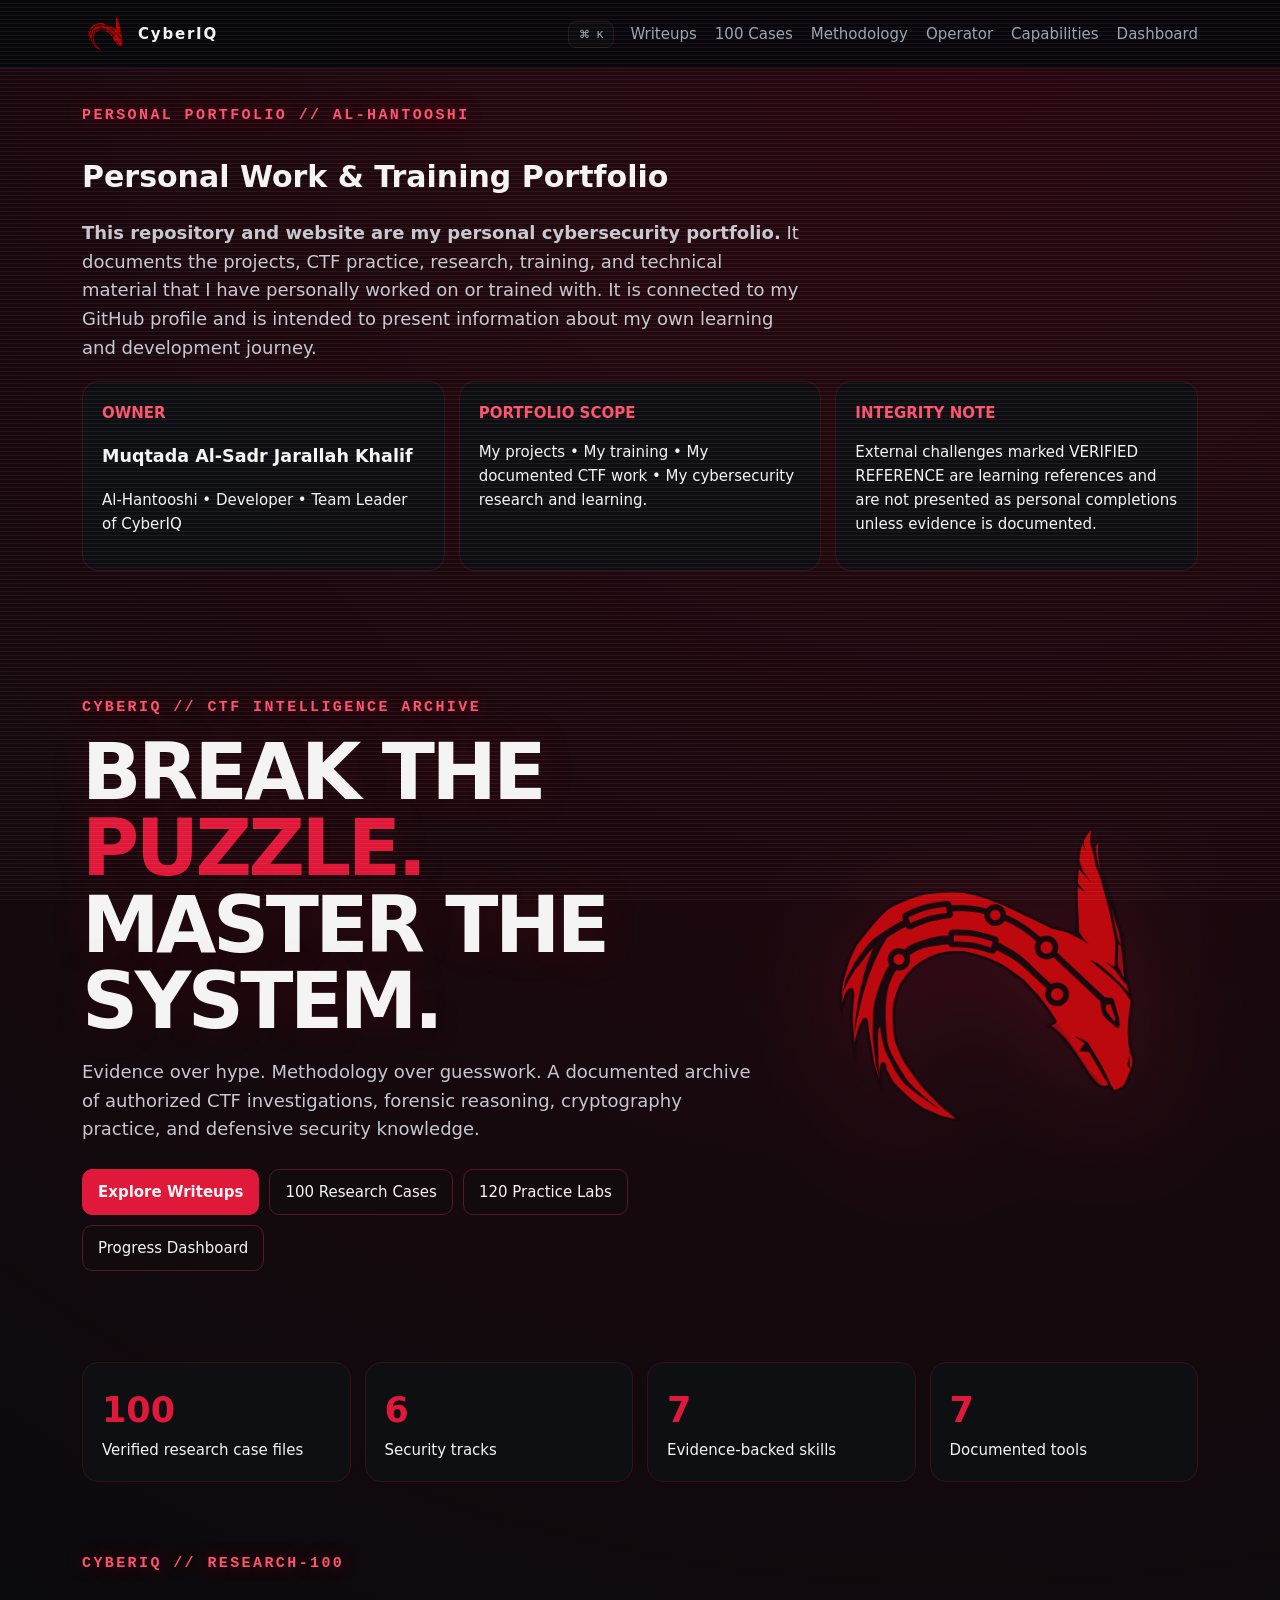
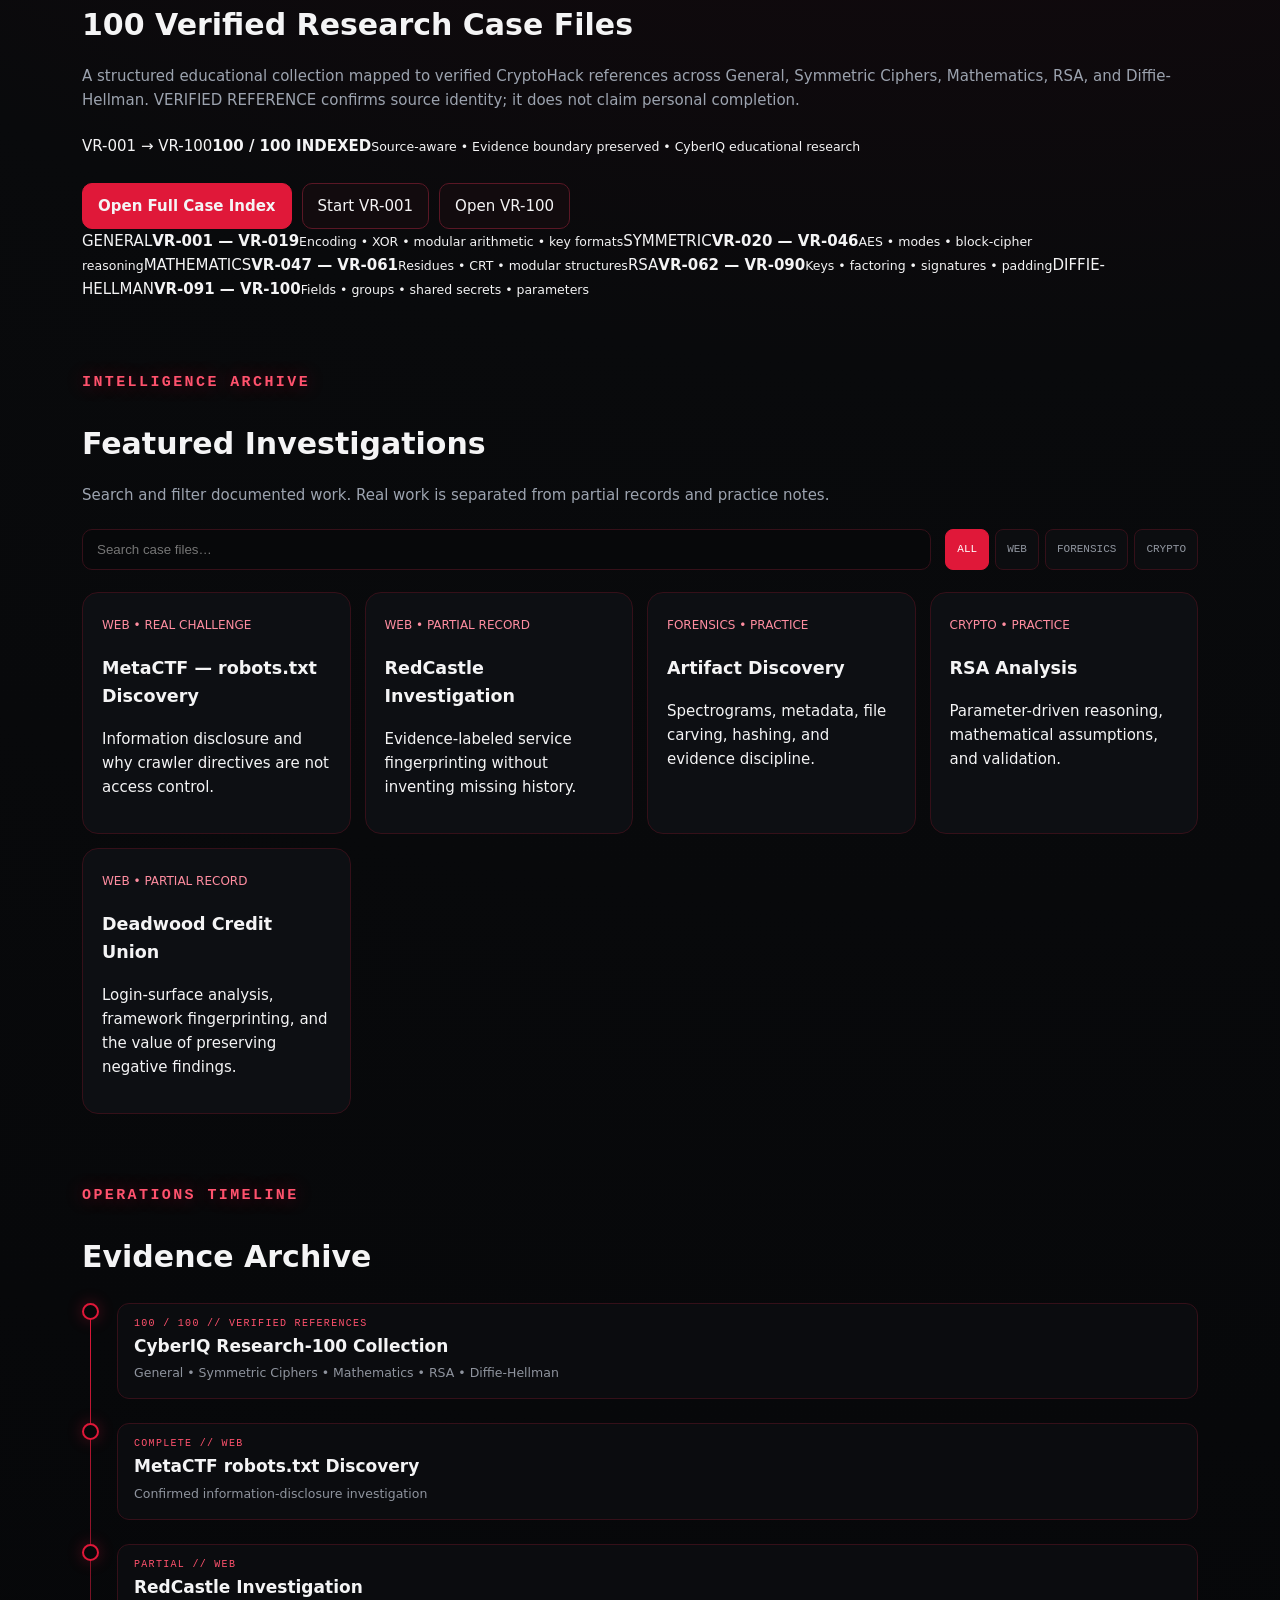
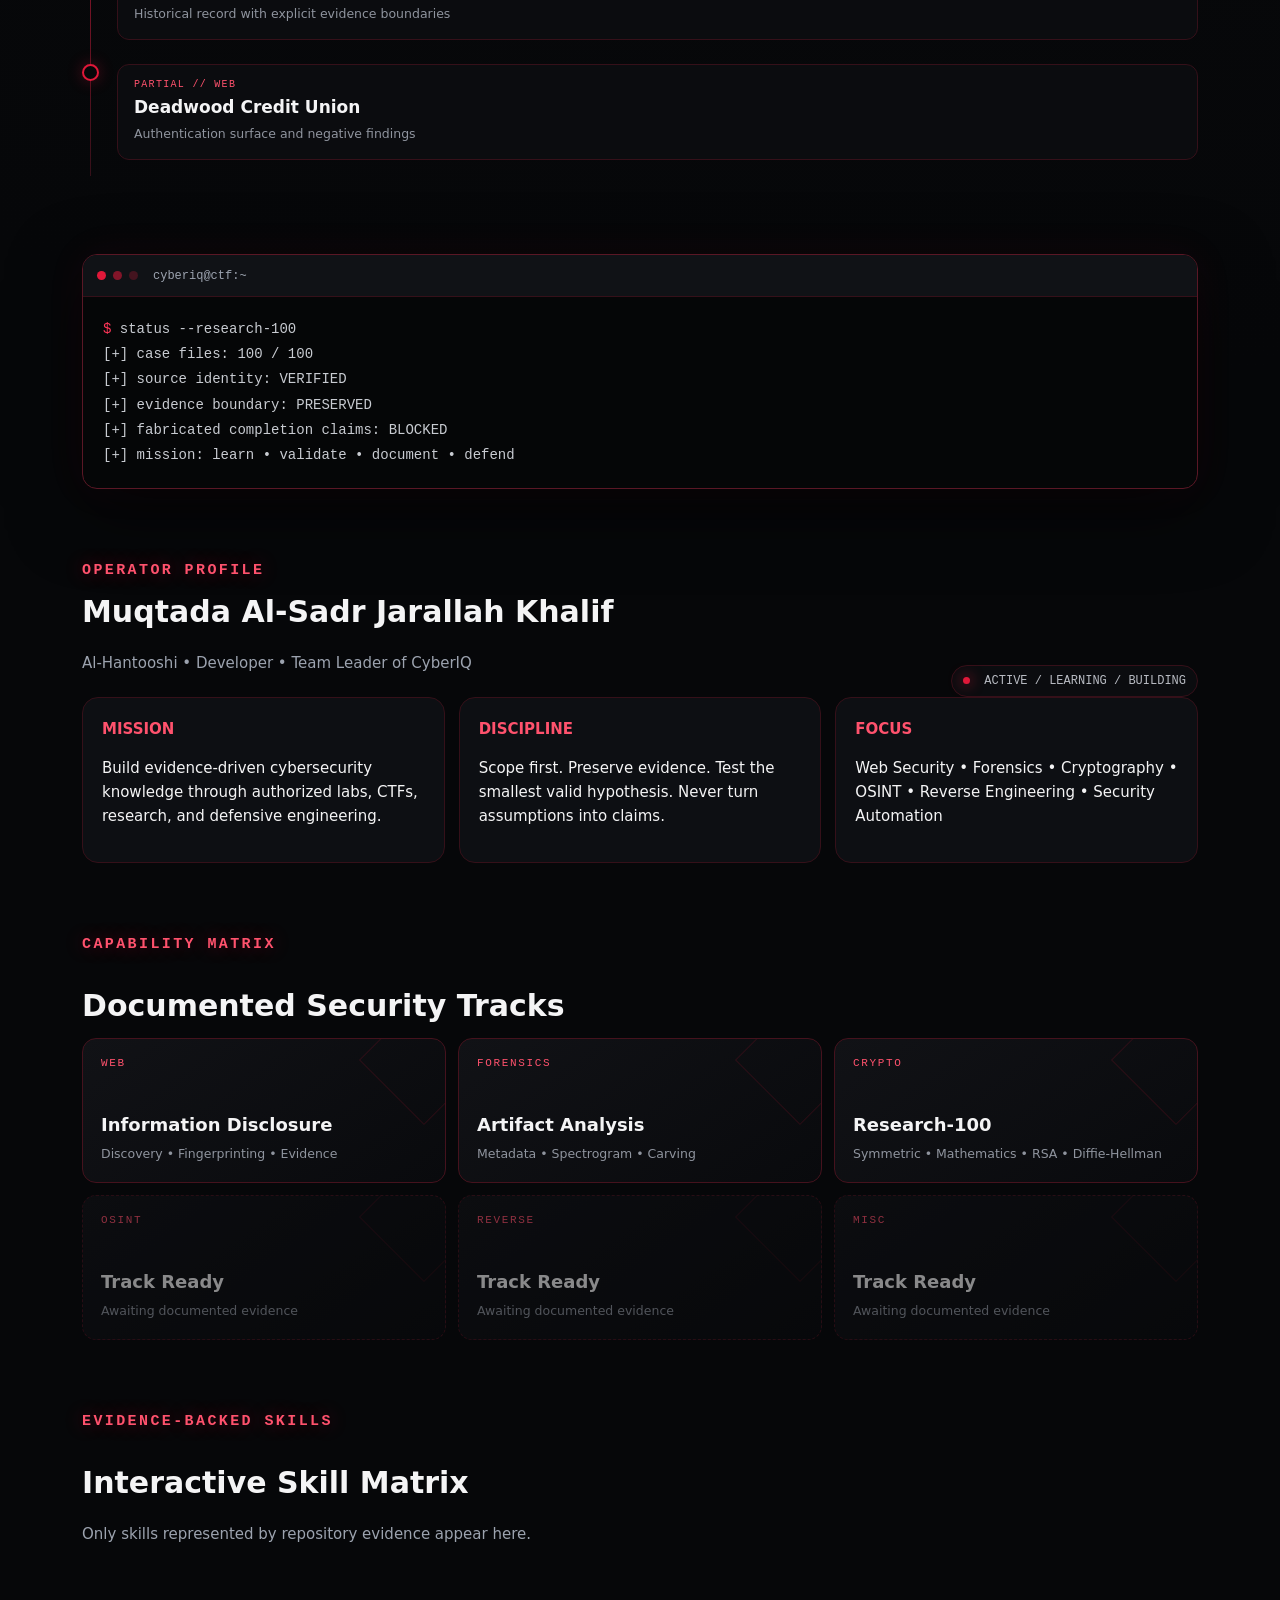
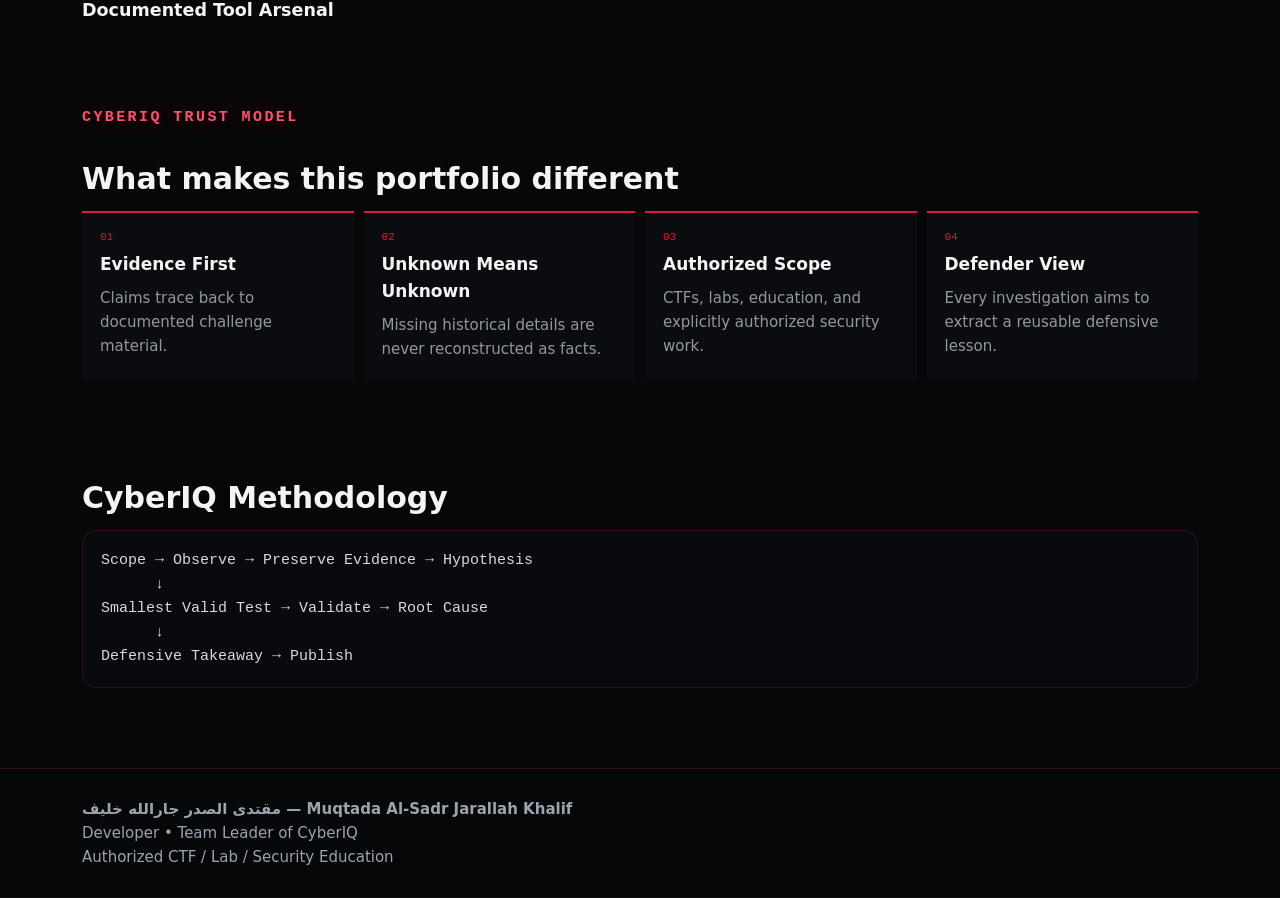
==== commit ad87ddd9: "Clarify personal portfolio ownership and training scope" ====
--- a/index.html
+++ b/index.html
@@ -1,4 +1,4 @@
-<!doctype html><html lang="en"><head><meta charset="utf-8"><meta name="viewport" content="width=device-width,initial-scale=1"><meta name="description" content="CyberIQ evidence-driven CTF portfolio: authorized writeups, forensics, cryptography, web security, methodology and defensive lessons."><meta name="theme-color" content="#060709"><meta property="og:title" content="CyberIQ CTF Portfolio"><meta property="og:description" content="Evidence-driven authorized CTF investigations and cybersecurity knowledge."><meta property="og:type" content="website"><meta name="robots" content="index,follow"><meta name="color-scheme" content="dark"><meta property="og:image" content="assets/IMG_20261003_025605_506.PNG"><meta name="twitter:card" content="summary_large_image"><link rel="icon" href="assets/IMG_20261003_025605_506.PNG"><link rel="manifest" href="manifest.webmanifest"><title>CyberIQ CTF Portfolio</title><link rel="stylesheet" href="site/style.css"></head><body><nav><div class="wrap"><div class="brand"><img src="assets/IMG_20261003_025605_506.PNG" alt="CyberIQ"> CyberIQ</div><button id="cmd-open" class="cmd-open" aria-label="Open command palette">⌘ K</button><div class="navlinks"><a href="#writeups">Writeups</a><a href="#research-100">100 Cases</a><a href="#method">Methodology</a><a href="#operator">Operator</a><a href="#capabilities">Capabilities</a><a href="dashboard/index.html">Dashboard</a></div></div></nav><div class="scanlines"></div><main class="wrap"><header class="hero"><div><div class="eyebrow">CYBERIQ // CTF INTELLIGENCE ARCHIVE</div><h1>BREAK THE <span>PUZZLE.</span><br>MASTER THE SYSTEM.</h1><p class="lead">Evidence over hype. Methodology over guesswork. A documented archive of authorized CTF investigations, forensic reasoning, cryptography practice, and defensive security knowledge.</p><div class="actions"><a class="btn primary" href="#writeups">Explore Writeups</a><a class="btn" href="#research-100">100 Research Cases</a><a class="btn" href="practice/">120 Practice Labs</a><a class="btn" href="dashboard/index.html">Progress Dashboard</a></div></div><img class="hero-logo" src="assets/IMG_20261003_025605_506.PNG" alt="CyberIQ"></header><section><div class="grid"><div class="card"><div class="metric">100</div>Verified research case files</div><div class="card"><div class="metric" id="tracks">6</div>Security tracks</div><div class="card"><div class="metric" id="skills">7</div>Evidence-backed skills</div><div class="card"><div class="metric" id="tools">7</div>Documented tools</div></div></section><section id="research-100"><div class="eyebrow">CYBERIQ // RESEARCH-100</div><h2>100 Verified Research Case Files</h2><p class="section-sub">A structured educational collection mapped to verified CryptoHack references across General, Symmetric Ciphers, Mathematics, RSA, and Diffie-Hellman. VERIFIED REFERENCE confirms source identity; it does not claim personal completion.</p><div class="research-banner"><div><span>VR-001 → VR-100</span><strong>100 / 100 INDEXED</strong><small>Source-aware • Evidence boundary preserved • CyberIQ educational research</small></div><div class="actions"><a class="btn primary" href="cases/research-100/README.md">Open Full Case Index</a><a class="btn" href="cases/research-100/vr-001-ascii.md">Start VR-001</a><a class="btn" href="cases/research-100/vr-100-static-client-2.md">Open VR-100</a></div></div><div class="case-track-grid"><a href="cases/research-100/README.md" class="case-track"><span>GENERAL</span><strong>VR-001 — VR-019</strong><small>Encoding • XOR • modular arithmetic • key formats</small></a><a href="cases/research-100/README.md" class="case-track"><span>SYMMETRIC</span><strong>VR-020 — VR-046</strong><small>AES • modes • block-cipher reasoning</small></a><a href="cases/research-100/README.md" class="case-track"><span>MATHEMATICS</span><strong>VR-047 — VR-061</strong><small>Residues • CRT • modular structures</small></a><a href="cases/research-100/README.md" class="case-track"><span>RSA</span><strong>VR-062 — VR-090</strong><small>Keys • factoring • signatures • padding</small></a><a href="cases/research-100/README.md" class="case-track"><span>DIFFIE-HELLMAN</span><strong>VR-091 — VR-100</strong><small>Fields • groups • shared secrets • parameters</small></a></div></section><section id="writeups"><div class="eyebrow">INTELLIGENCE ARCHIVE</div><h2>Featured Investigations</h2><p class="section-sub">Search and filter documented work. Real work is separated from partial records and practice notes.</p><div class="archive-controls"><input id="case-search" type="search" placeholder="Search case files…" aria-label="Search case files"><div class="filters"><button class="active" data-filter="all">ALL</button><button data-filter="web">WEB</button><button data-filter="forensics">FORENSICS</button><button data-filter="crypto">CRYPTO</button></div></div><div class="grid"><a class="card entry" data-track="web" href="cases/metactf-robots/"><span class="tag">WEB • REAL CHALLENGE</span><h3>MetaCTF — robots.txt Discovery</h3><p>Information disclosure and why crawler directives are not access control.</p></a><a class="card entry" data-track="web" href="cases/redcastle/"><span class="tag">WEB • PARTIAL RECORD</span><h3>RedCastle Investigation</h3><p>Evidence-labeled service fingerprinting without inventing missing history.</p></a><a class="card entry" data-track="forensics" href="cases/forensics-artifact/"><span class="tag">FORENSICS • PRACTICE</span><h3>Artifact Discovery</h3><p>Spectrograms, metadata, file carving, hashing, and evidence discipline.</p></a><a class="card entry" data-track="crypto" href="cases/rsa-analysis/"><span class="tag">CRYPTO • PRACTICE</span><h3>RSA Analysis</h3><p>Parameter-driven reasoning, mathematical assumptions, and validation.</p></a><a class="card entry" data-track="web" href="cases/deadwood/"><span class="tag">WEB • PARTIAL RECORD</span><h3>Deadwood Credit Union</h3><p>Login-surface analysis, framework fingerprinting, and the value of preserving negative findings.</p></a></div></section><section id="timeline"><div class="eyebrow">OPERATIONS TIMELINE</div><h2>Evidence Archive</h2><div class="timeline"><a href="cases/research-100/README.md"><i></i><div><span>100 / 100 // VERIFIED REFERENCES</span><strong>CyberIQ Research-100 Collection</strong><small>General • Symmetric Ciphers • Mathematics • RSA • Diffie-Hellman</small></div></a><a href="cases/metactf-robots/"><i></i><div><span>COMPLETE // WEB</span><strong>MetaCTF robots.txt Discovery</strong><small>Confirmed information-disclosure investigation</small></div></a><a href="cases/redcastle/"><i></i><div><span>PARTIAL // WEB</span><strong>RedCastle Investigation</strong><small>Historical record with explicit evidence boundaries</small></div></a><a href="cases/deadwood/"><i></i><div><span>PARTIAL // WEB</span><strong>Deadwood Credit Union</strong><small>Authentication surface and negative findings</small></div></a></div></section><section><div class="terminal"><div class="terminal-top"><span></span><span></span><span></span><b>cyberiq@ctf:~</b></div><pre><em>$</em> status --research-100
+<!doctype html><html lang="en"><head><meta charset="utf-8"><meta name="viewport" content="width=device-width,initial-scale=1"><meta name="description" content="CyberIQ evidence-driven CTF portfolio: authorized writeups, forensics, cryptography, web security, methodology and defensive lessons."><meta name="theme-color" content="#060709"><meta property="og:title" content="CyberIQ CTF Portfolio"><meta property="og:description" content="Evidence-driven authorized CTF investigations and cybersecurity knowledge."><meta property="og:type" content="website"><meta name="robots" content="index,follow"><meta name="color-scheme" content="dark"><meta property="og:image" content="assets/IMG_20261003_025605_506.PNG"><meta name="twitter:card" content="summary_large_image"><link rel="icon" href="assets/IMG_20261003_025605_506.PNG"><link rel="manifest" href="manifest.webmanifest"><title>CyberIQ CTF Portfolio</title><link rel="stylesheet" href="site/style.css"></head><body><nav><div class="wrap"><div class="brand"><img src="assets/IMG_20261003_025605_506.PNG" alt="CyberIQ"> CyberIQ</div><button id="cmd-open" class="cmd-open" aria-label="Open command palette">⌘ K</button><div class="navlinks"><a href="#writeups">Writeups</a><a href="#research-100">100 Cases</a><a href="#method">Methodology</a><a href="#operator">Operator</a><a href="#capabilities">Capabilities</a><a href="dashboard/index.html">Dashboard</a></div></div></nav><div class="scanlines"></div><main class="wrap"><section id="personal-work" class="personal-work"><div class="eyebrow">PERSONAL PORTFOLIO // AL-HANTOOSHI</div><h2>Personal Work & Training Portfolio</h2><p class="lead"><strong>This repository and website are my personal cybersecurity portfolio.</strong> It documents the projects, CTF practice, research, training, and technical material that I have personally worked on or trained with. It is connected to my GitHub profile and is intended to present information about my own learning and development journey.</p><div class="grid"><div class="card"><b>OWNER</b><h3>Muqtada Al-Sadr Jarallah Khalif</h3><p>Al-Hantooshi • Developer • Team Leader of CyberIQ</p></div><div class="card"><b>PORTFOLIO SCOPE</b><p>My projects • My training • My documented CTF work • My cybersecurity research and learning.</p></div><div class="card"><b>INTEGRITY NOTE</b><p>External challenges marked VERIFIED REFERENCE are learning references and are not presented as personal completions unless evidence is documented.</p></div></div></section><header class="hero"><div><div class="eyebrow">CYBERIQ // CTF INTELLIGENCE ARCHIVE</div><h1>BREAK THE <span>PUZZLE.</span><br>MASTER THE SYSTEM.</h1><p class="lead">Evidence over hype. Methodology over guesswork. A documented archive of authorized CTF investigations, forensic reasoning, cryptography practice, and defensive security knowledge.</p><div class="actions"><a class="btn primary" href="#writeups">Explore Writeups</a><a class="btn" href="#research-100">100 Research Cases</a><a class="btn" href="practice/">120 Practice Labs</a><a class="btn" href="dashboard/index.html">Progress Dashboard</a></div></div><img class="hero-logo" src="assets/IMG_20261003_025605_506.PNG" alt="CyberIQ"></header><section><div class="grid"><div class="card"><div class="metric">100</div>Verified research case files</div><div class="card"><div class="metric" id="tracks">6</div>Security tracks</div><div class="card"><div class="metric" id="skills">7</div>Evidence-backed skills</div><div class="card"><div class="metric" id="tools">7</div>Documented tools</div></div></section><section id="research-100"><div class="eyebrow">CYBERIQ // RESEARCH-100</div><h2>100 Verified Research Case Files</h2><p class="section-sub">A structured educational collection mapped to verified CryptoHack references across General, Symmetric Ciphers, Mathematics, RSA, and Diffie-Hellman. VERIFIED REFERENCE confirms source identity; it does not claim personal completion.</p><div class="research-banner"><div><span>VR-001 → VR-100</span><strong>100 / 100 INDEXED</strong><small>Source-aware • Evidence boundary preserved • CyberIQ educational research</small></div><div class="actions"><a class="btn primary" href="cases/research-100/README.md">Open Full Case Index</a><a class="btn" href="cases/research-100/vr-001-ascii.md">Start VR-001</a><a class="btn" href="cases/research-100/vr-100-static-client-2.md">Open VR-100</a></div></div><div class="case-track-grid"><a href="cases/research-100/README.md" class="case-track"><span>GENERAL</span><strong>VR-001 — VR-019</strong><small>Encoding • XOR • modular arithmetic • key formats</small></a><a href="cases/research-100/README.md" class="case-track"><span>SYMMETRIC</span><strong>VR-020 — VR-046</strong><small>AES • modes • block-cipher reasoning</small></a><a href="cases/research-100/README.md" class="case-track"><span>MATHEMATICS</span><strong>VR-047 — VR-061</strong><small>Residues • CRT • modular structures</small></a><a href="cases/research-100/README.md" class="case-track"><span>RSA</span><strong>VR-062 — VR-090</strong><small>Keys • factoring • signatures • padding</small></a><a href="cases/research-100/README.md" class="case-track"><span>DIFFIE-HELLMAN</span><strong>VR-091 — VR-100</strong><small>Fields • groups • shared secrets • parameters</small></a></div></section><section id="writeups"><div class="eyebrow">INTELLIGENCE ARCHIVE</div><h2>Featured Investigations</h2><p class="section-sub">Search and filter documented work. Real work is separated from partial records and practice notes.</p><div class="archive-controls"><input id="case-search" type="search" placeholder="Search case files…" aria-label="Search case files"><div class="filters"><button class="active" data-filter="all">ALL</button><button data-filter="web">WEB</button><button data-filter="forensics">FORENSICS</button><button data-filter="crypto">CRYPTO</button></div></div><div class="grid"><a class="card entry" data-track="web" href="cases/metactf-robots/"><span class="tag">WEB • REAL CHALLENGE</span><h3>MetaCTF — robots.txt Discovery</h3><p>Information disclosure and why crawler directives are not access control.</p></a><a class="card entry" data-track="web" href="cases/redcastle/"><span class="tag">WEB • PARTIAL RECORD</span><h3>RedCastle Investigation</h3><p>Evidence-labeled service fingerprinting without inventing missing history.</p></a><a class="card entry" data-track="forensics" href="cases/forensics-artifact/"><span class="tag">FORENSICS • PRACTICE</span><h3>Artifact Discovery</h3><p>Spectrograms, metadata, file carving, hashing, and evidence discipline.</p></a><a class="card entry" data-track="crypto" href="cases/rsa-analysis/"><span class="tag">CRYPTO • PRACTICE</span><h3>RSA Analysis</h3><p>Parameter-driven reasoning, mathematical assumptions, and validation.</p></a><a class="card entry" data-track="web" href="cases/deadwood/"><span class="tag">WEB • PARTIAL RECORD</span><h3>Deadwood Credit Union</h3><p>Login-surface analysis, framework fingerprinting, and the value of preserving negative findings.</p></a></div></section><section id="timeline"><div class="eyebrow">OPERATIONS TIMELINE</div><h2>Evidence Archive</h2><div class="timeline"><a href="cases/research-100/README.md"><i></i><div><span>100 / 100 // VERIFIED REFERENCES</span><strong>CyberIQ Research-100 Collection</strong><small>General • Symmetric Ciphers • Mathematics • RSA • Diffie-Hellman</small></div></a><a href="cases/metactf-robots/"><i></i><div><span>COMPLETE // WEB</span><strong>MetaCTF robots.txt Discovery</strong><small>Confirmed information-disclosure investigation</small></div></a><a href="cases/redcastle/"><i></i><div><span>PARTIAL // WEB</span><strong>RedCastle Investigation</strong><small>Historical record with explicit evidence boundaries</small></div></a><a href="cases/deadwood/"><i></i><div><span>PARTIAL // WEB</span><strong>Deadwood Credit Union</strong><small>Authentication surface and negative findings</small></div></a></div></section><section><div class="terminal"><div class="terminal-top"><span></span><span></span><span></span><b>cyberiq@ctf:~</b></div><pre><em>$</em> status --research-100
 [+] case files: 100 / 100
 [+] source identity: VERIFIED
 [+] evidence boundary: PRESERVED
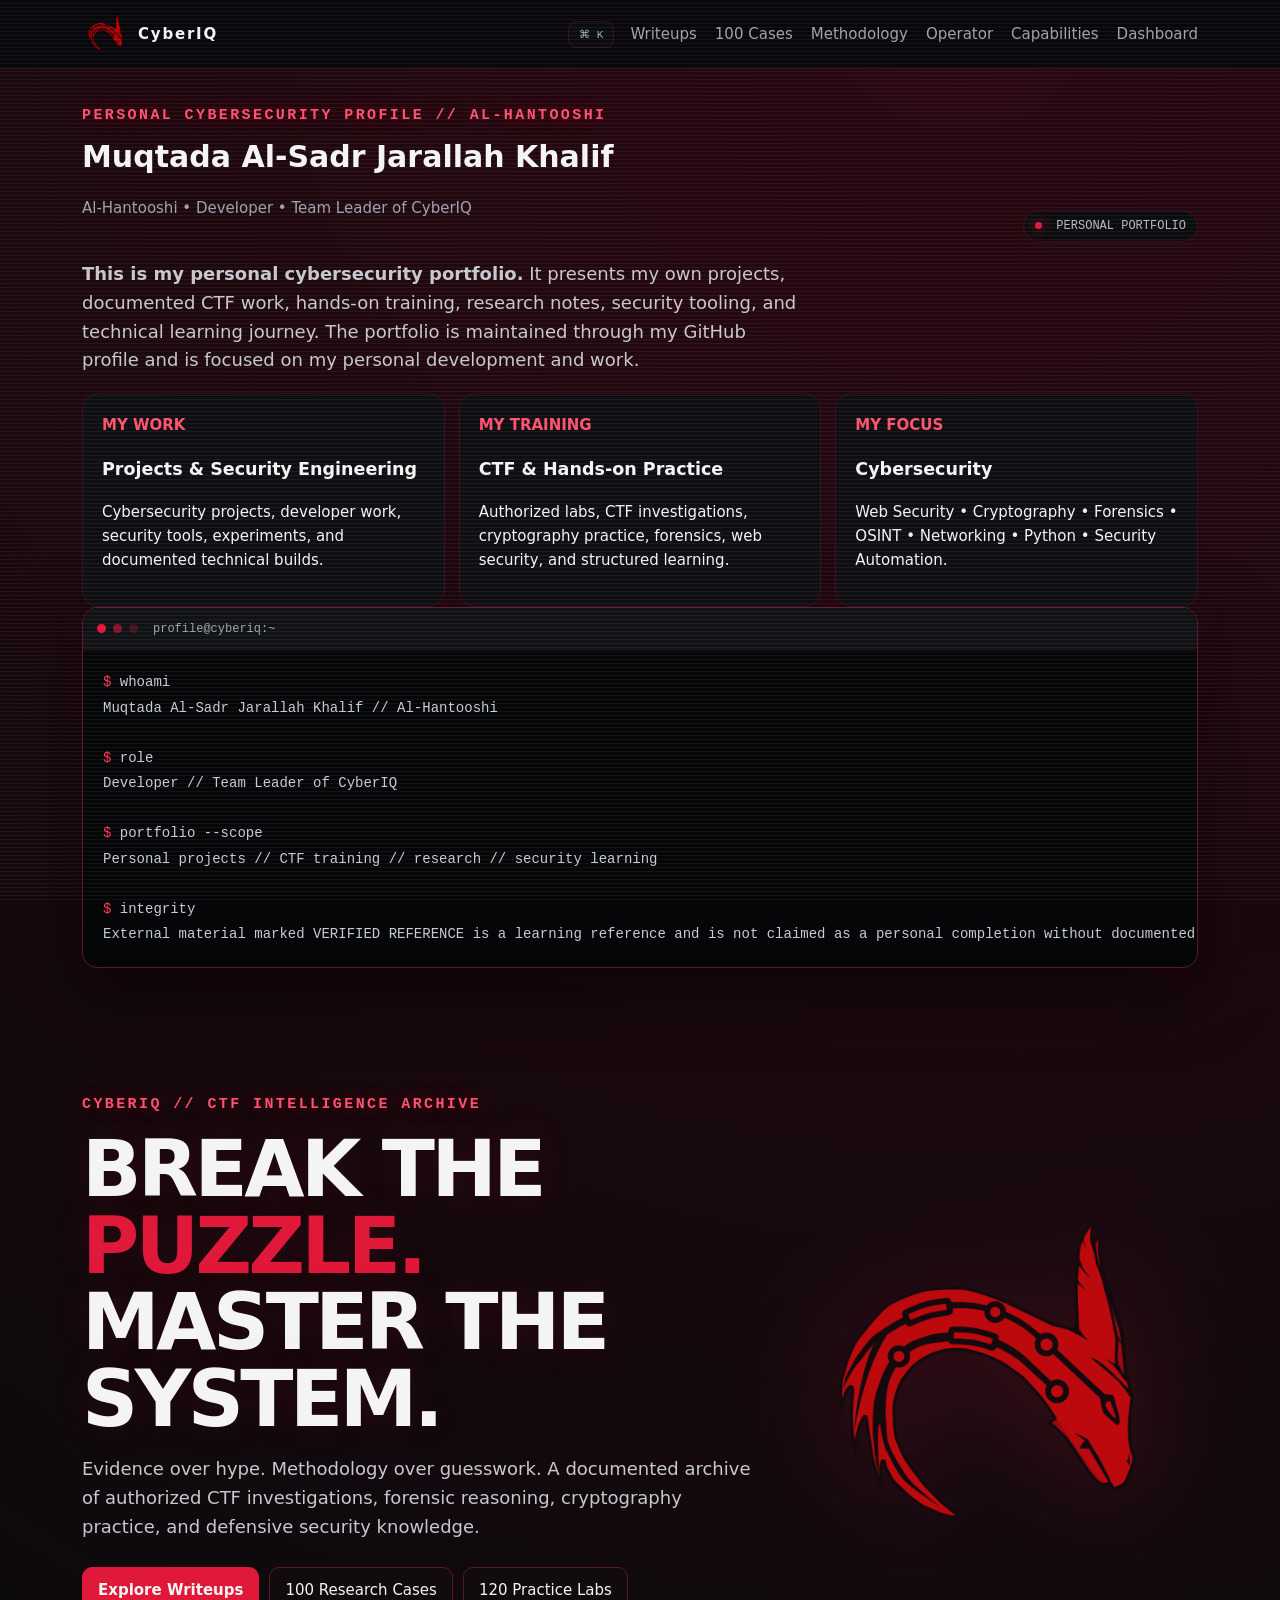
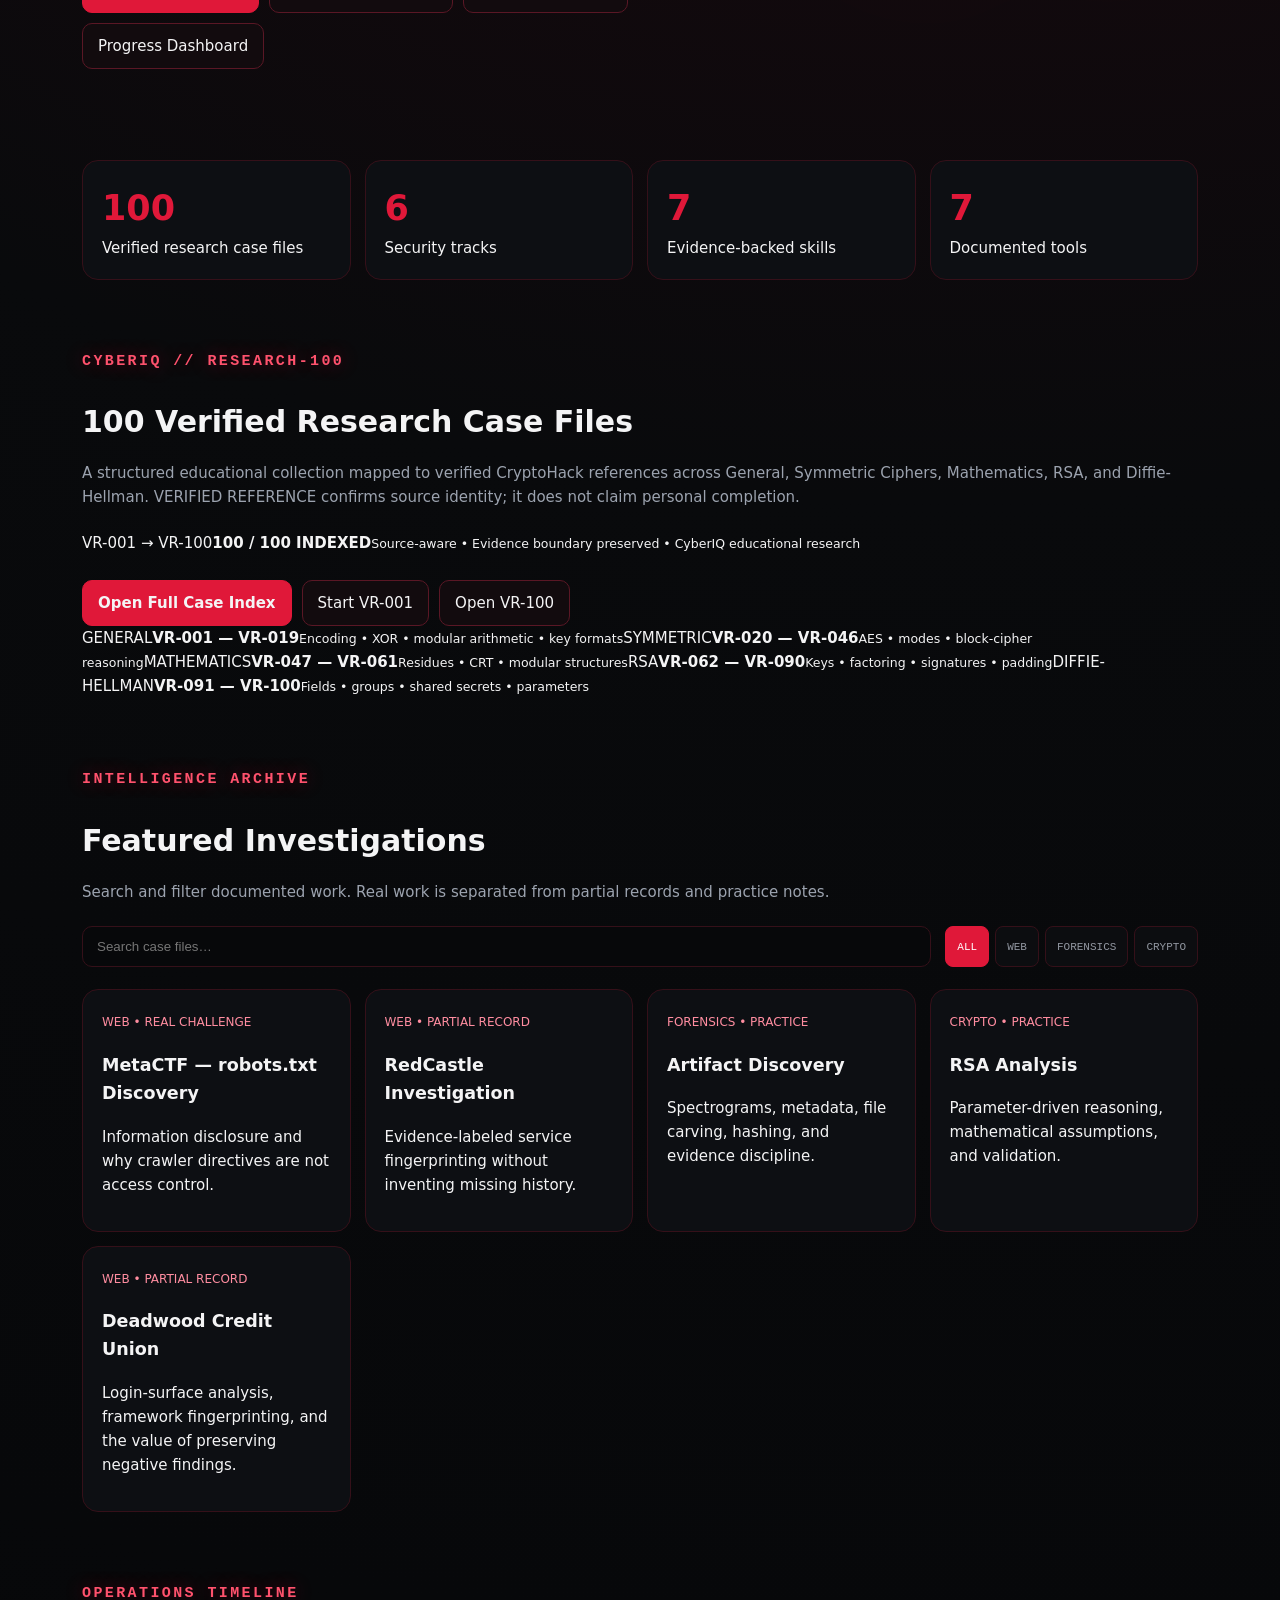
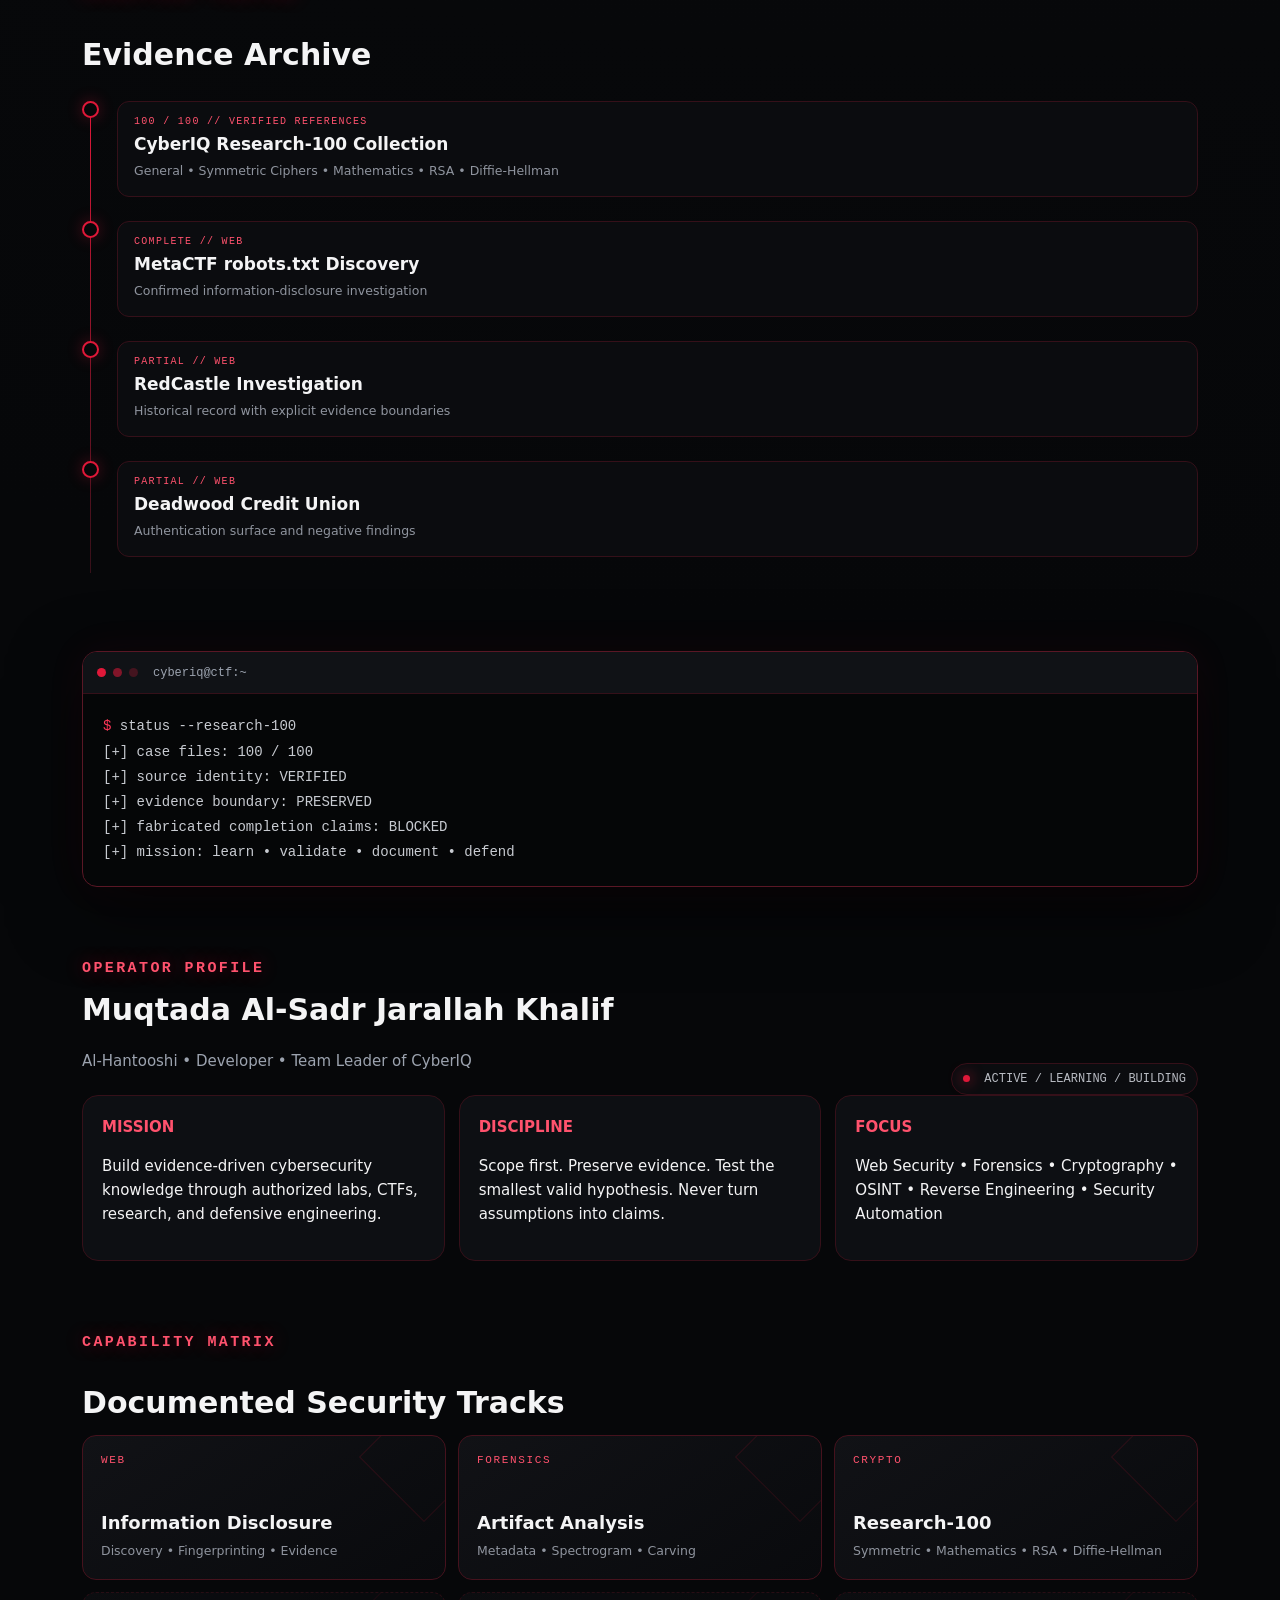
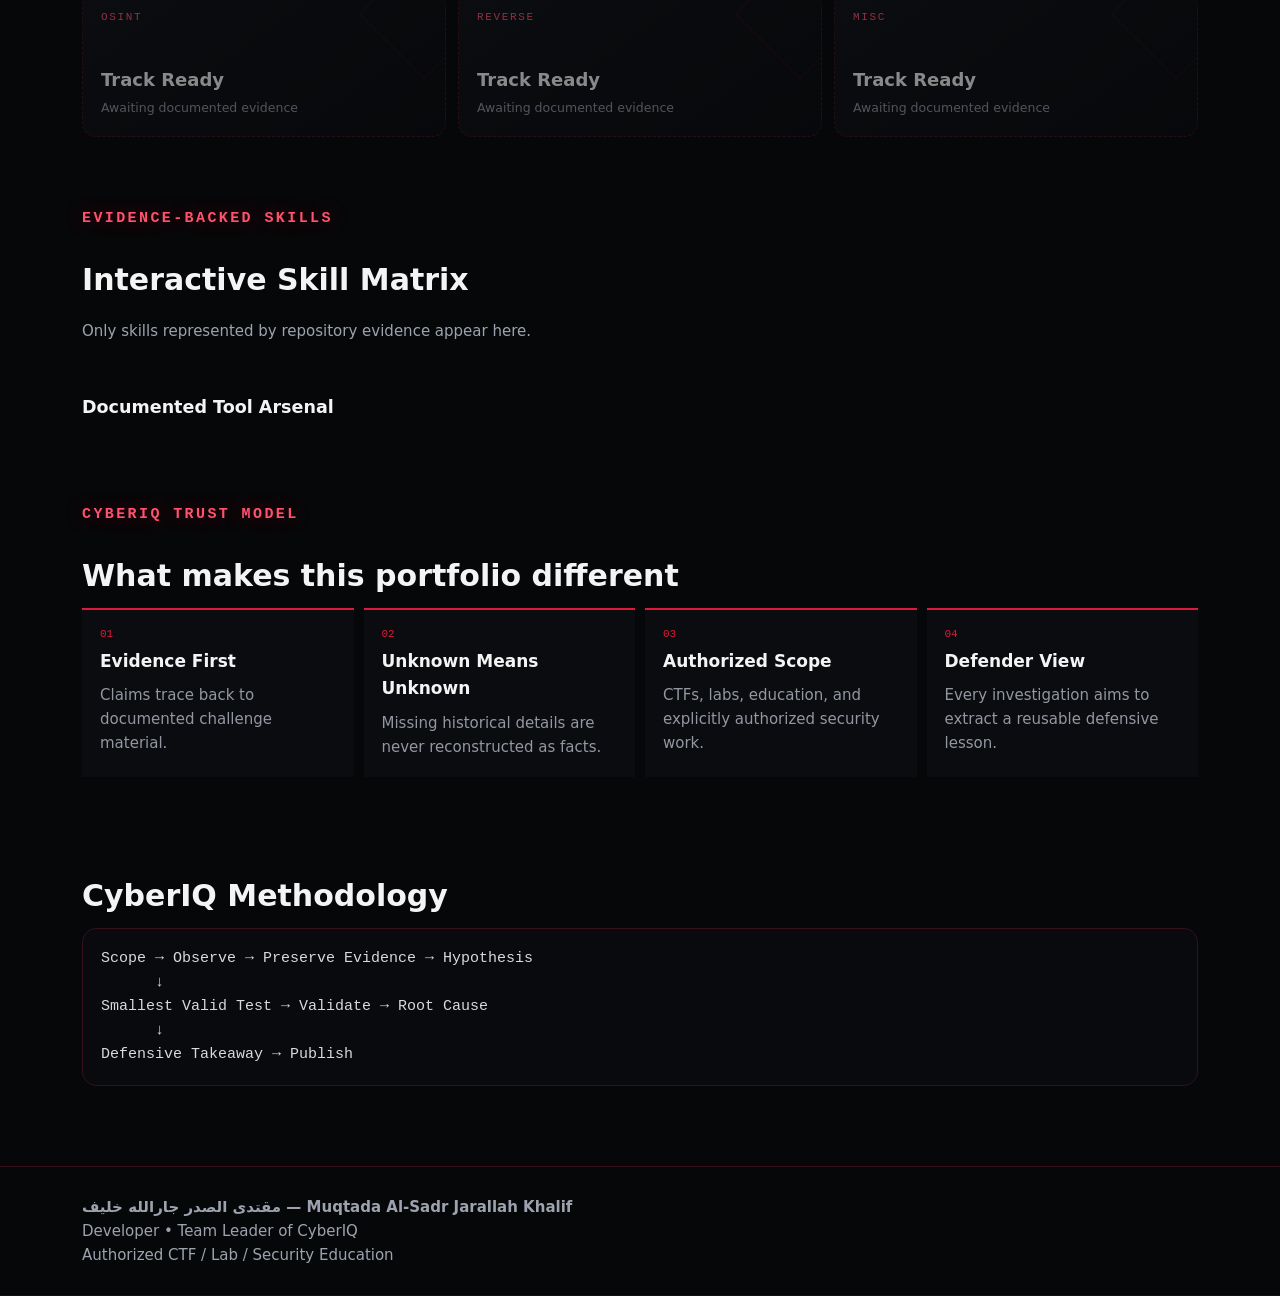
==== commit 82138c02: "Upgrade personal cybersecurity profile landing section" ====
--- a/index.html
+++ b/index.html
@@ -1,4 +1,14 @@
-<!doctype html><html lang="en"><head><meta charset="utf-8"><meta name="viewport" content="width=device-width,initial-scale=1"><meta name="description" content="CyberIQ evidence-driven CTF portfolio: authorized writeups, forensics, cryptography, web security, methodology and defensive lessons."><meta name="theme-color" content="#060709"><meta property="og:title" content="CyberIQ CTF Portfolio"><meta property="og:description" content="Evidence-driven authorized CTF investigations and cybersecurity knowledge."><meta property="og:type" content="website"><meta name="robots" content="index,follow"><meta name="color-scheme" content="dark"><meta property="og:image" content="assets/IMG_20261003_025605_506.PNG"><meta name="twitter:card" content="summary_large_image"><link rel="icon" href="assets/IMG_20261003_025605_506.PNG"><link rel="manifest" href="manifest.webmanifest"><title>CyberIQ CTF Portfolio</title><link rel="stylesheet" href="site/style.css"></head><body><nav><div class="wrap"><div class="brand"><img src="assets/IMG_20261003_025605_506.PNG" alt="CyberIQ"> CyberIQ</div><button id="cmd-open" class="cmd-open" aria-label="Open command palette">⌘ K</button><div class="navlinks"><a href="#writeups">Writeups</a><a href="#research-100">100 Cases</a><a href="#method">Methodology</a><a href="#operator">Operator</a><a href="#capabilities">Capabilities</a><a href="dashboard/index.html">Dashboard</a></div></div></nav><div class="scanlines"></div><main class="wrap"><section id="personal-work" class="personal-work"><div class="eyebrow">PERSONAL PORTFOLIO // AL-HANTOOSHI</div><h2>Personal Work & Training Portfolio</h2><p class="lead"><strong>This repository and website are my personal cybersecurity portfolio.</strong> It documents the projects, CTF practice, research, training, and technical material that I have personally worked on or trained with. It is connected to my GitHub profile and is intended to present information about my own learning and development journey.</p><div class="grid"><div class="card"><b>OWNER</b><h3>Muqtada Al-Sadr Jarallah Khalif</h3><p>Al-Hantooshi • Developer • Team Leader of CyberIQ</p></div><div class="card"><b>PORTFOLIO SCOPE</b><p>My projects • My training • My documented CTF work • My cybersecurity research and learning.</p></div><div class="card"><b>INTEGRITY NOTE</b><p>External challenges marked VERIFIED REFERENCE are learning references and are not presented as personal completions unless evidence is documented.</p></div></div></section><header class="hero"><div><div class="eyebrow">CYBERIQ // CTF INTELLIGENCE ARCHIVE</div><h1>BREAK THE <span>PUZZLE.</span><br>MASTER THE SYSTEM.</h1><p class="lead">Evidence over hype. Methodology over guesswork. A documented archive of authorized CTF investigations, forensic reasoning, cryptography practice, and defensive security knowledge.</p><div class="actions"><a class="btn primary" href="#writeups">Explore Writeups</a><a class="btn" href="#research-100">100 Research Cases</a><a class="btn" href="practice/">120 Practice Labs</a><a class="btn" href="dashboard/index.html">Progress Dashboard</a></div></div><img class="hero-logo" src="assets/IMG_20261003_025605_506.PNG" alt="CyberIQ"></header><section><div class="grid"><div class="card"><div class="metric">100</div>Verified research case files</div><div class="card"><div class="metric" id="tracks">6</div>Security tracks</div><div class="card"><div class="metric" id="skills">7</div>Evidence-backed skills</div><div class="card"><div class="metric" id="tools">7</div>Documented tools</div></div></section><section id="research-100"><div class="eyebrow">CYBERIQ // RESEARCH-100</div><h2>100 Verified Research Case Files</h2><p class="section-sub">A structured educational collection mapped to verified CryptoHack references across General, Symmetric Ciphers, Mathematics, RSA, and Diffie-Hellman. VERIFIED REFERENCE confirms source identity; it does not claim personal completion.</p><div class="research-banner"><div><span>VR-001 → VR-100</span><strong>100 / 100 INDEXED</strong><small>Source-aware • Evidence boundary preserved • CyberIQ educational research</small></div><div class="actions"><a class="btn primary" href="cases/research-100/README.md">Open Full Case Index</a><a class="btn" href="cases/research-100/vr-001-ascii.md">Start VR-001</a><a class="btn" href="cases/research-100/vr-100-static-client-2.md">Open VR-100</a></div></div><div class="case-track-grid"><a href="cases/research-100/README.md" class="case-track"><span>GENERAL</span><strong>VR-001 — VR-019</strong><small>Encoding • XOR • modular arithmetic • key formats</small></a><a href="cases/research-100/README.md" class="case-track"><span>SYMMETRIC</span><strong>VR-020 — VR-046</strong><small>AES • modes • block-cipher reasoning</small></a><a href="cases/research-100/README.md" class="case-track"><span>MATHEMATICS</span><strong>VR-047 — VR-061</strong><small>Residues • CRT • modular structures</small></a><a href="cases/research-100/README.md" class="case-track"><span>RSA</span><strong>VR-062 — VR-090</strong><small>Keys • factoring • signatures • padding</small></a><a href="cases/research-100/README.md" class="case-track"><span>DIFFIE-HELLMAN</span><strong>VR-091 — VR-100</strong><small>Fields • groups • shared secrets • parameters</small></a></div></section><section id="writeups"><div class="eyebrow">INTELLIGENCE ARCHIVE</div><h2>Featured Investigations</h2><p class="section-sub">Search and filter documented work. Real work is separated from partial records and practice notes.</p><div class="archive-controls"><input id="case-search" type="search" placeholder="Search case files…" aria-label="Search case files"><div class="filters"><button class="active" data-filter="all">ALL</button><button data-filter="web">WEB</button><button data-filter="forensics">FORENSICS</button><button data-filter="crypto">CRYPTO</button></div></div><div class="grid"><a class="card entry" data-track="web" href="cases/metactf-robots/"><span class="tag">WEB • REAL CHALLENGE</span><h3>MetaCTF — robots.txt Discovery</h3><p>Information disclosure and why crawler directives are not access control.</p></a><a class="card entry" data-track="web" href="cases/redcastle/"><span class="tag">WEB • PARTIAL RECORD</span><h3>RedCastle Investigation</h3><p>Evidence-labeled service fingerprinting without inventing missing history.</p></a><a class="card entry" data-track="forensics" href="cases/forensics-artifact/"><span class="tag">FORENSICS • PRACTICE</span><h3>Artifact Discovery</h3><p>Spectrograms, metadata, file carving, hashing, and evidence discipline.</p></a><a class="card entry" data-track="crypto" href="cases/rsa-analysis/"><span class="tag">CRYPTO • PRACTICE</span><h3>RSA Analysis</h3><p>Parameter-driven reasoning, mathematical assumptions, and validation.</p></a><a class="card entry" data-track="web" href="cases/deadwood/"><span class="tag">WEB • PARTIAL RECORD</span><h3>Deadwood Credit Union</h3><p>Login-surface analysis, framework fingerprinting, and the value of preserving negative findings.</p></a></div></section><section id="timeline"><div class="eyebrow">OPERATIONS TIMELINE</div><h2>Evidence Archive</h2><div class="timeline"><a href="cases/research-100/README.md"><i></i><div><span>100 / 100 // VERIFIED REFERENCES</span><strong>CyberIQ Research-100 Collection</strong><small>General • Symmetric Ciphers • Mathematics • RSA • Diffie-Hellman</small></div></a><a href="cases/metactf-robots/"><i></i><div><span>COMPLETE // WEB</span><strong>MetaCTF robots.txt Discovery</strong><small>Confirmed information-disclosure investigation</small></div></a><a href="cases/redcastle/"><i></i><div><span>PARTIAL // WEB</span><strong>RedCastle Investigation</strong><small>Historical record with explicit evidence boundaries</small></div></a><a href="cases/deadwood/"><i></i><div><span>PARTIAL // WEB</span><strong>Deadwood Credit Union</strong><small>Authentication surface and negative findings</small></div></a></div></section><section><div class="terminal"><div class="terminal-top"><span></span><span></span><span></span><b>cyberiq@ctf:~</b></div><pre><em>$</em> status --research-100
+<!doctype html><html lang="en"><head><meta charset="utf-8"><meta name="viewport" content="width=device-width,initial-scale=1"><meta name="description" content="CyberIQ evidence-driven CTF portfolio: authorized writeups, forensics, cryptography, web security, methodology and defensive lessons."><meta name="theme-color" content="#060709"><meta property="og:title" content="CyberIQ CTF Portfolio"><meta property="og:description" content="Evidence-driven authorized CTF investigations and cybersecurity knowledge."><meta property="og:type" content="website"><meta name="robots" content="index,follow"><meta name="color-scheme" content="dark"><meta property="og:image" content="assets/IMG_20261003_025605_506.PNG"><meta name="twitter:card" content="summary_large_image"><link rel="icon" href="assets/IMG_20261003_025605_506.PNG"><link rel="manifest" href="manifest.webmanifest"><title>CyberIQ CTF Portfolio</title><link rel="stylesheet" href="site/style.css"></head><body><nav><div class="wrap"><div class="brand"><img src="assets/IMG_20261003_025605_506.PNG" alt="CyberIQ"> CyberIQ</div><button id="cmd-open" class="cmd-open" aria-label="Open command palette">⌘ K</button><div class="navlinks"><a href="#writeups">Writeups</a><a href="#research-100">100 Cases</a><a href="#method">Methodology</a><a href="#operator">Operator</a><a href="#capabilities">Capabilities</a><a href="dashboard/index.html">Dashboard</a></div></div></nav><div class="scanlines"></div><main class="wrap"><section id="personal-work" class="personal-work"><div class="eyebrow">PERSONAL CYBERSECURITY PROFILE // AL-HANTOOSHI</div><div class="section-head"><div><h2>Muqtada Al-Sadr Jarallah Khalif</h2><p class="section-sub">Al-Hantooshi • Developer • Team Leader of CyberIQ</p></div><div class="status"><i></i> PERSONAL PORTFOLIO</div></div><p class="lead"><strong>This is my personal cybersecurity portfolio.</strong> It presents my own projects, documented CTF work, hands-on training, research notes, security tooling, and technical learning journey. The portfolio is maintained through my GitHub profile and is focused on my personal development and work.</p><div class="grid"><div class="card"><b>MY WORK</b><h3>Projects & Security Engineering</h3><p>Cybersecurity projects, developer work, security tools, experiments, and documented technical builds.</p></div><div class="card"><b>MY TRAINING</b><h3>CTF & Hands-on Practice</h3><p>Authorized labs, CTF investigations, cryptography practice, forensics, web security, and structured learning.</p></div><div class="card"><b>MY FOCUS</b><h3>Cybersecurity</h3><p>Web Security • Cryptography • Forensics • OSINT • Networking • Python • Security Automation.</p></div></div><div class="terminal"><div class="terminal-top"><span></span><span></span><span></span><b>profile@cyberiq:~</b></div><pre><em>$</em> whoami
+Muqtada Al-Sadr Jarallah Khalif // Al-Hantooshi
+
+<em>$</em> role
+Developer // Team Leader of CyberIQ
+
+<em>$</em> portfolio --scope
+Personal projects // CTF training // research // security learning
+
+<em>$</em> integrity
+External material marked VERIFIED REFERENCE is a learning reference and is not claimed as a personal completion without documented evidence.</pre></div></section><header class="hero"><div><div class="eyebrow">CYBERIQ // CTF INTELLIGENCE ARCHIVE</div><h1>BREAK THE <span>PUZZLE.</span><br>MASTER THE SYSTEM.</h1><p class="lead">Evidence over hype. Methodology over guesswork. A documented archive of authorized CTF investigations, forensic reasoning, cryptography practice, and defensive security knowledge.</p><div class="actions"><a class="btn primary" href="#writeups">Explore Writeups</a><a class="btn" href="#research-100">100 Research Cases</a><a class="btn" href="practice/">120 Practice Labs</a><a class="btn" href="dashboard/index.html">Progress Dashboard</a></div></div><img class="hero-logo" src="assets/IMG_20261003_025605_506.PNG" alt="CyberIQ"></header><section><div class="grid"><div class="card"><div class="metric">100</div>Verified research case files</div><div class="card"><div class="metric" id="tracks">6</div>Security tracks</div><div class="card"><div class="metric" id="skills">7</div>Evidence-backed skills</div><div class="card"><div class="metric" id="tools">7</div>Documented tools</div></div></section><section id="research-100"><div class="eyebrow">CYBERIQ // RESEARCH-100</div><h2>100 Verified Research Case Files</h2><p class="section-sub">A structured educational collection mapped to verified CryptoHack references across General, Symmetric Ciphers, Mathematics, RSA, and Diffie-Hellman. VERIFIED REFERENCE confirms source identity; it does not claim personal completion.</p><div class="research-banner"><div><span>VR-001 → VR-100</span><strong>100 / 100 INDEXED</strong><small>Source-aware • Evidence boundary preserved • CyberIQ educational research</small></div><div class="actions"><a class="btn primary" href="cases/research-100/README.md">Open Full Case Index</a><a class="btn" href="cases/research-100/vr-001-ascii.md">Start VR-001</a><a class="btn" href="cases/research-100/vr-100-static-client-2.md">Open VR-100</a></div></div><div class="case-track-grid"><a href="cases/research-100/README.md" class="case-track"><span>GENERAL</span><strong>VR-001 — VR-019</strong><small>Encoding • XOR • modular arithmetic • key formats</small></a><a href="cases/research-100/README.md" class="case-track"><span>SYMMETRIC</span><strong>VR-020 — VR-046</strong><small>AES • modes • block-cipher reasoning</small></a><a href="cases/research-100/README.md" class="case-track"><span>MATHEMATICS</span><strong>VR-047 — VR-061</strong><small>Residues • CRT • modular structures</small></a><a href="cases/research-100/README.md" class="case-track"><span>RSA</span><strong>VR-062 — VR-090</strong><small>Keys • factoring • signatures • padding</small></a><a href="cases/research-100/README.md" class="case-track"><span>DIFFIE-HELLMAN</span><strong>VR-091 — VR-100</strong><small>Fields • groups • shared secrets • parameters</small></a></div></section><section id="writeups"><div class="eyebrow">INTELLIGENCE ARCHIVE</div><h2>Featured Investigations</h2><p class="section-sub">Search and filter documented work. Real work is separated from partial records and practice notes.</p><div class="archive-controls"><input id="case-search" type="search" placeholder="Search case files…" aria-label="Search case files"><div class="filters"><button class="active" data-filter="all">ALL</button><button data-filter="web">WEB</button><button data-filter="forensics">FORENSICS</button><button data-filter="crypto">CRYPTO</button></div></div><div class="grid"><a class="card entry" data-track="web" href="cases/metactf-robots/"><span class="tag">WEB • REAL CHALLENGE</span><h3>MetaCTF — robots.txt Discovery</h3><p>Information disclosure and why crawler directives are not access control.</p></a><a class="card entry" data-track="web" href="cases/redcastle/"><span class="tag">WEB • PARTIAL RECORD</span><h3>RedCastle Investigation</h3><p>Evidence-labeled service fingerprinting without inventing missing history.</p></a><a class="card entry" data-track="forensics" href="cases/forensics-artifact/"><span class="tag">FORENSICS • PRACTICE</span><h3>Artifact Discovery</h3><p>Spectrograms, metadata, file carving, hashing, and evidence discipline.</p></a><a class="card entry" data-track="crypto" href="cases/rsa-analysis/"><span class="tag">CRYPTO • PRACTICE</span><h3>RSA Analysis</h3><p>Parameter-driven reasoning, mathematical assumptions, and validation.</p></a><a class="card entry" data-track="web" href="cases/deadwood/"><span class="tag">WEB • PARTIAL RECORD</span><h3>Deadwood Credit Union</h3><p>Login-surface analysis, framework fingerprinting, and the value of preserving negative findings.</p></a></div></section><section id="timeline"><div class="eyebrow">OPERATIONS TIMELINE</div><h2>Evidence Archive</h2><div class="timeline"><a href="cases/research-100/README.md"><i></i><div><span>100 / 100 // VERIFIED REFERENCES</span><strong>CyberIQ Research-100 Collection</strong><small>General • Symmetric Ciphers • Mathematics • RSA • Diffie-Hellman</small></div></a><a href="cases/metactf-robots/"><i></i><div><span>COMPLETE // WEB</span><strong>MetaCTF robots.txt Discovery</strong><small>Confirmed information-disclosure investigation</small></div></a><a href="cases/redcastle/"><i></i><div><span>PARTIAL // WEB</span><strong>RedCastle Investigation</strong><small>Historical record with explicit evidence boundaries</small></div></a><a href="cases/deadwood/"><i></i><div><span>PARTIAL // WEB</span><strong>Deadwood Credit Union</strong><small>Authentication surface and negative findings</small></div></a></div></section><section><div class="terminal"><div class="terminal-top"><span></span><span></span><span></span><b>cyberiq@ctf:~</b></div><pre><em>$</em> status --research-100
 [+] case files: 100 / 100
 [+] source identity: VERIFIED
 [+] evidence boundary: PRESERVED
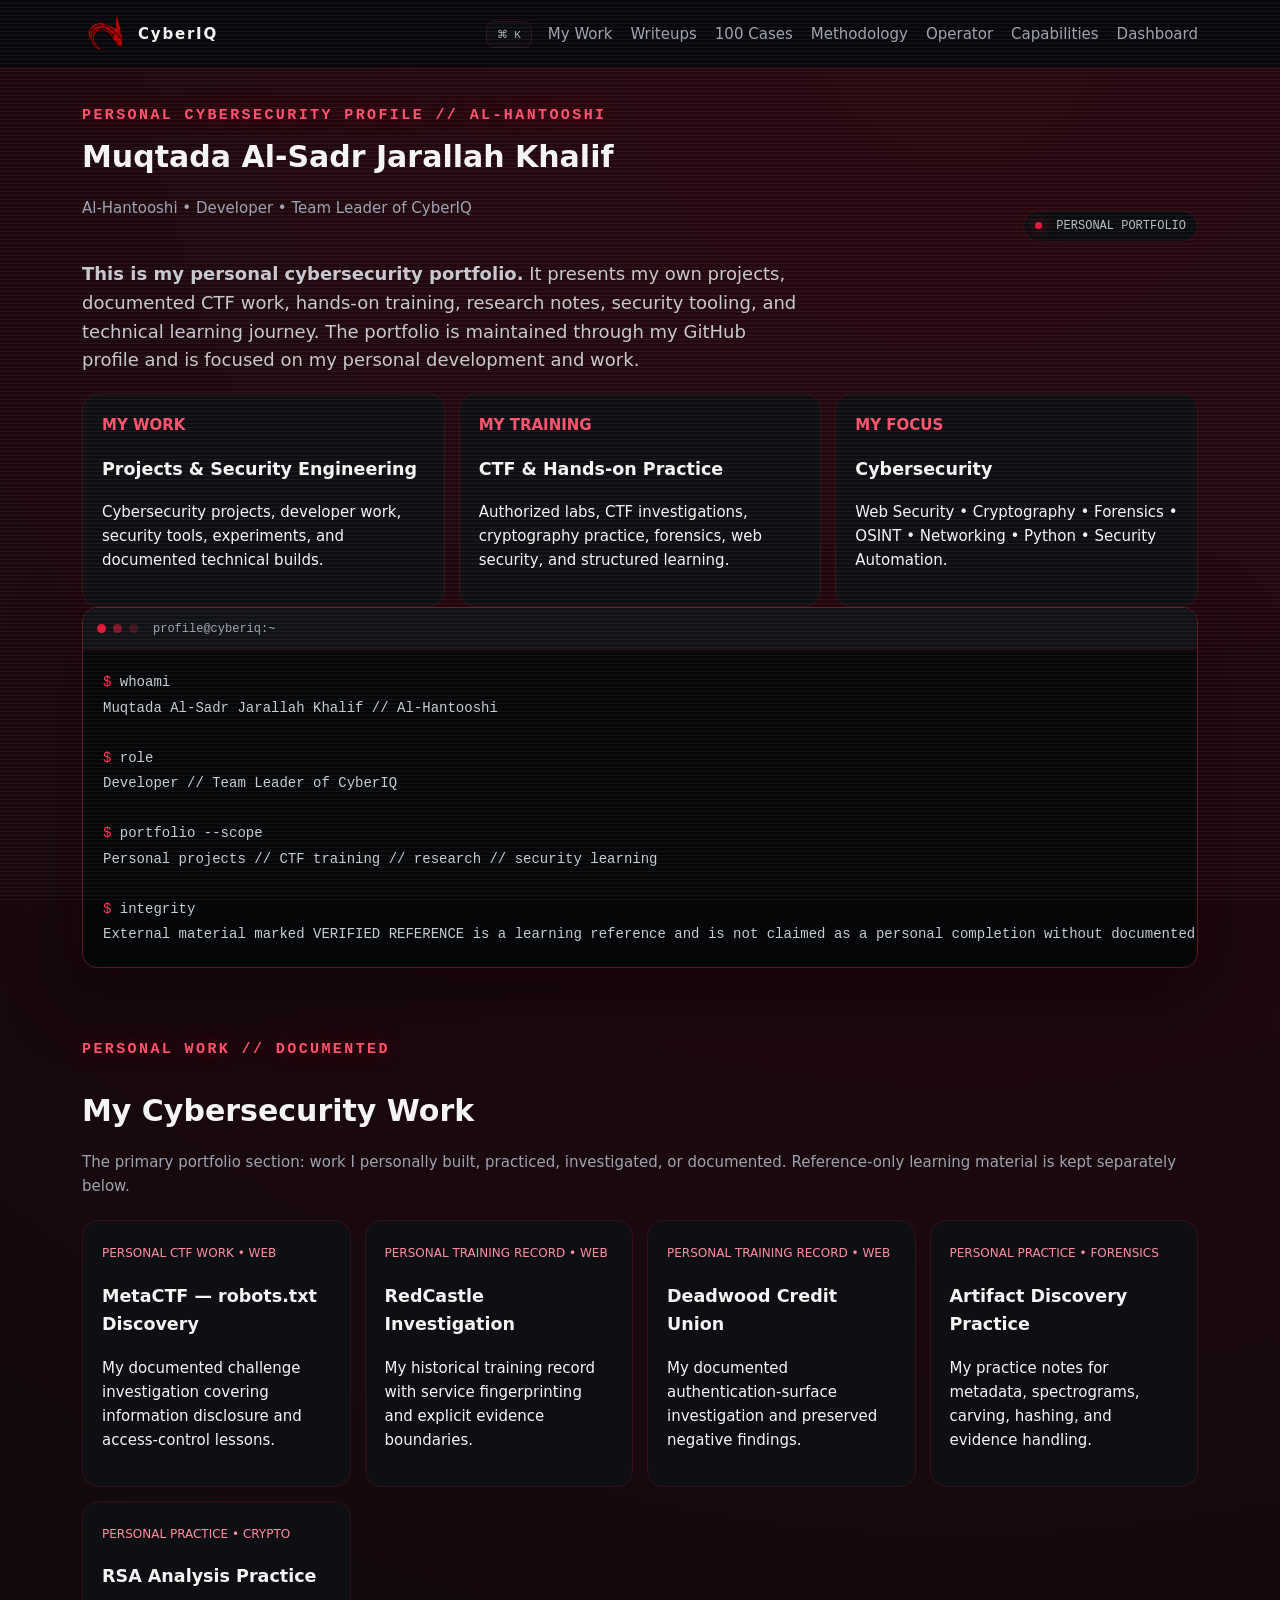
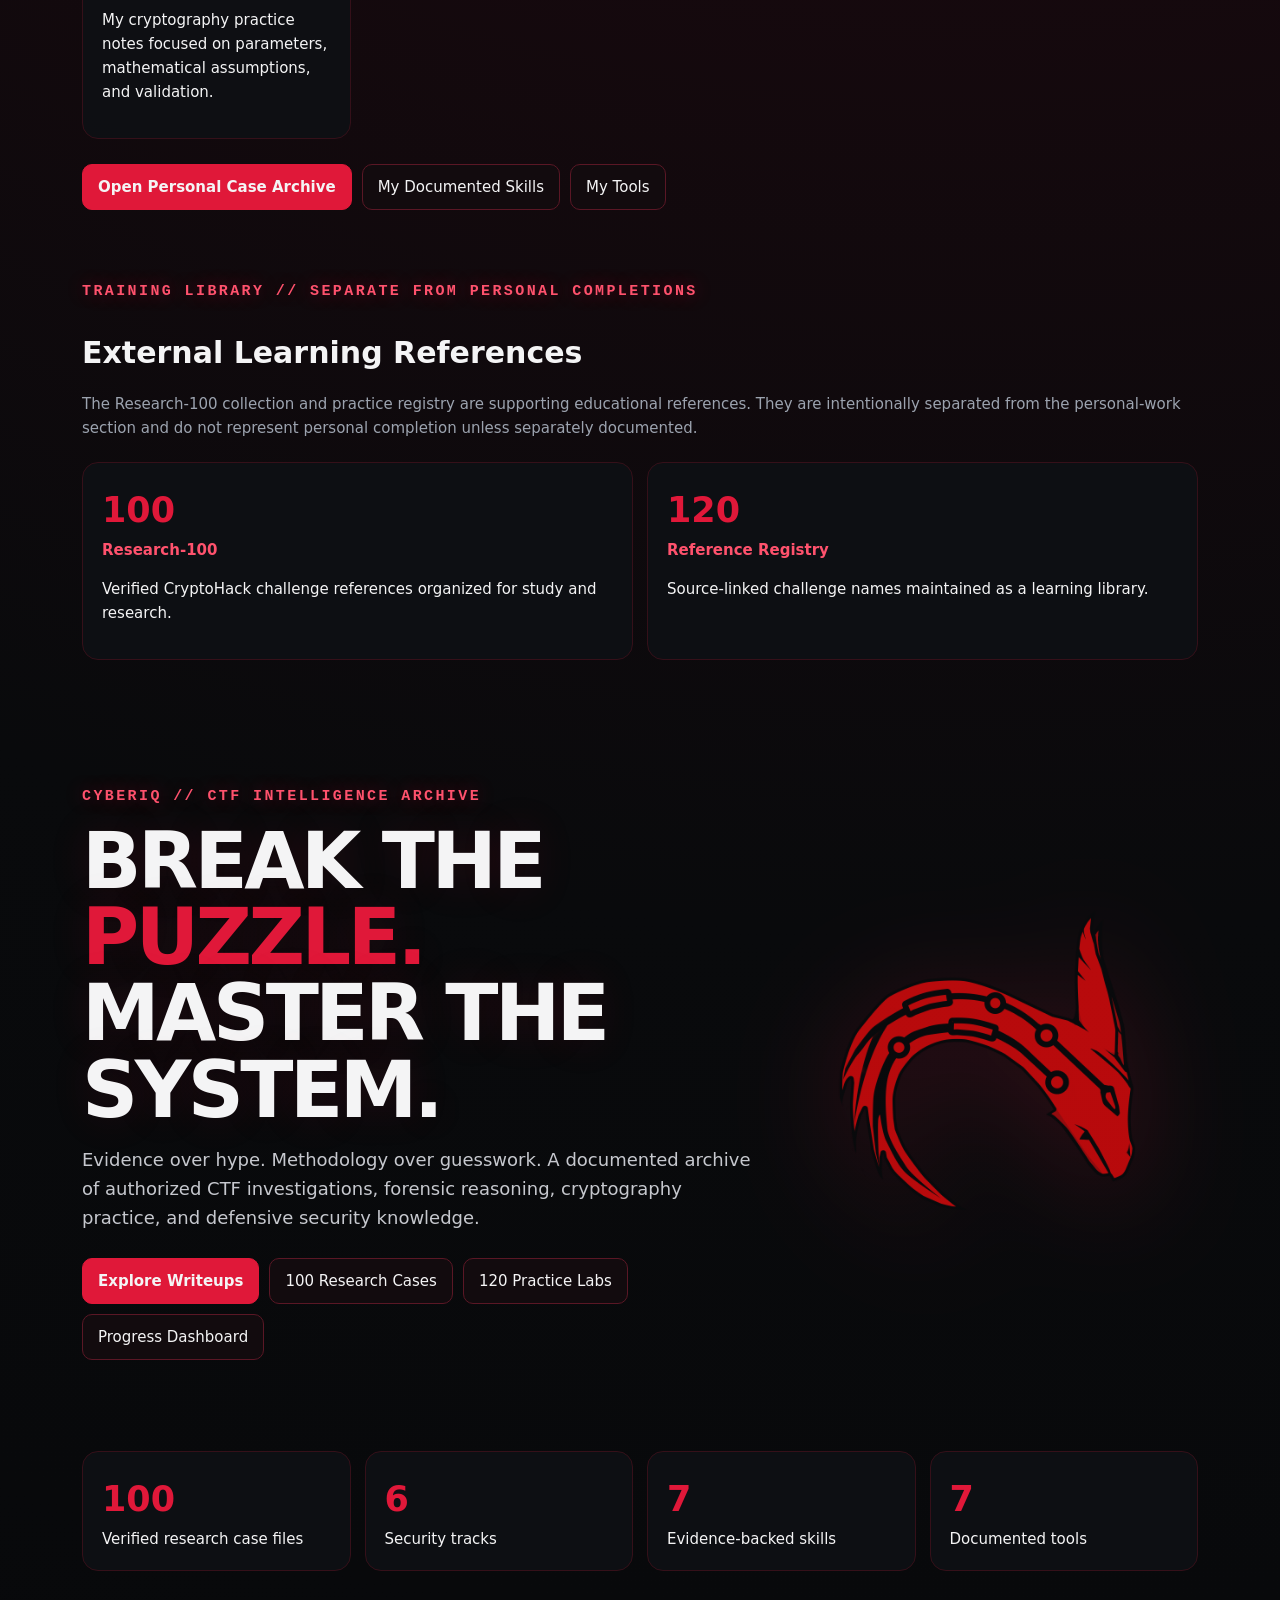
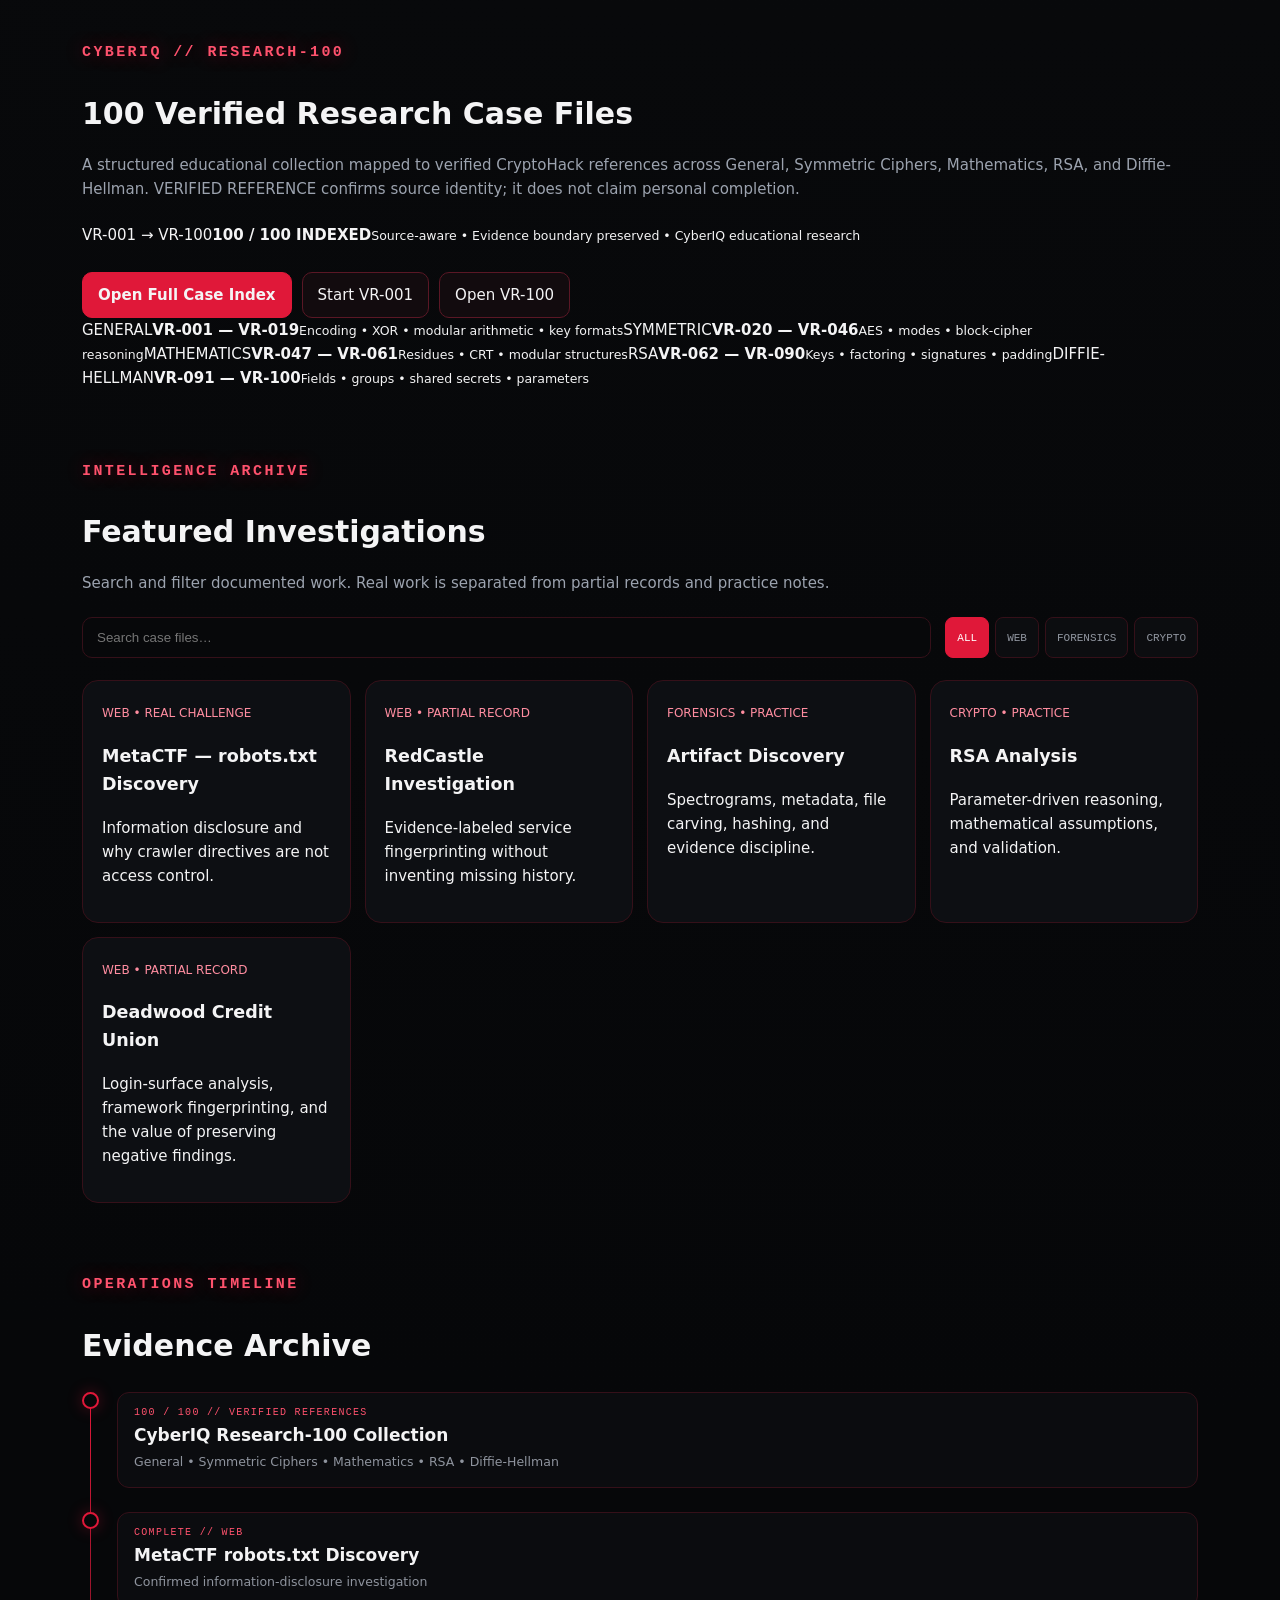
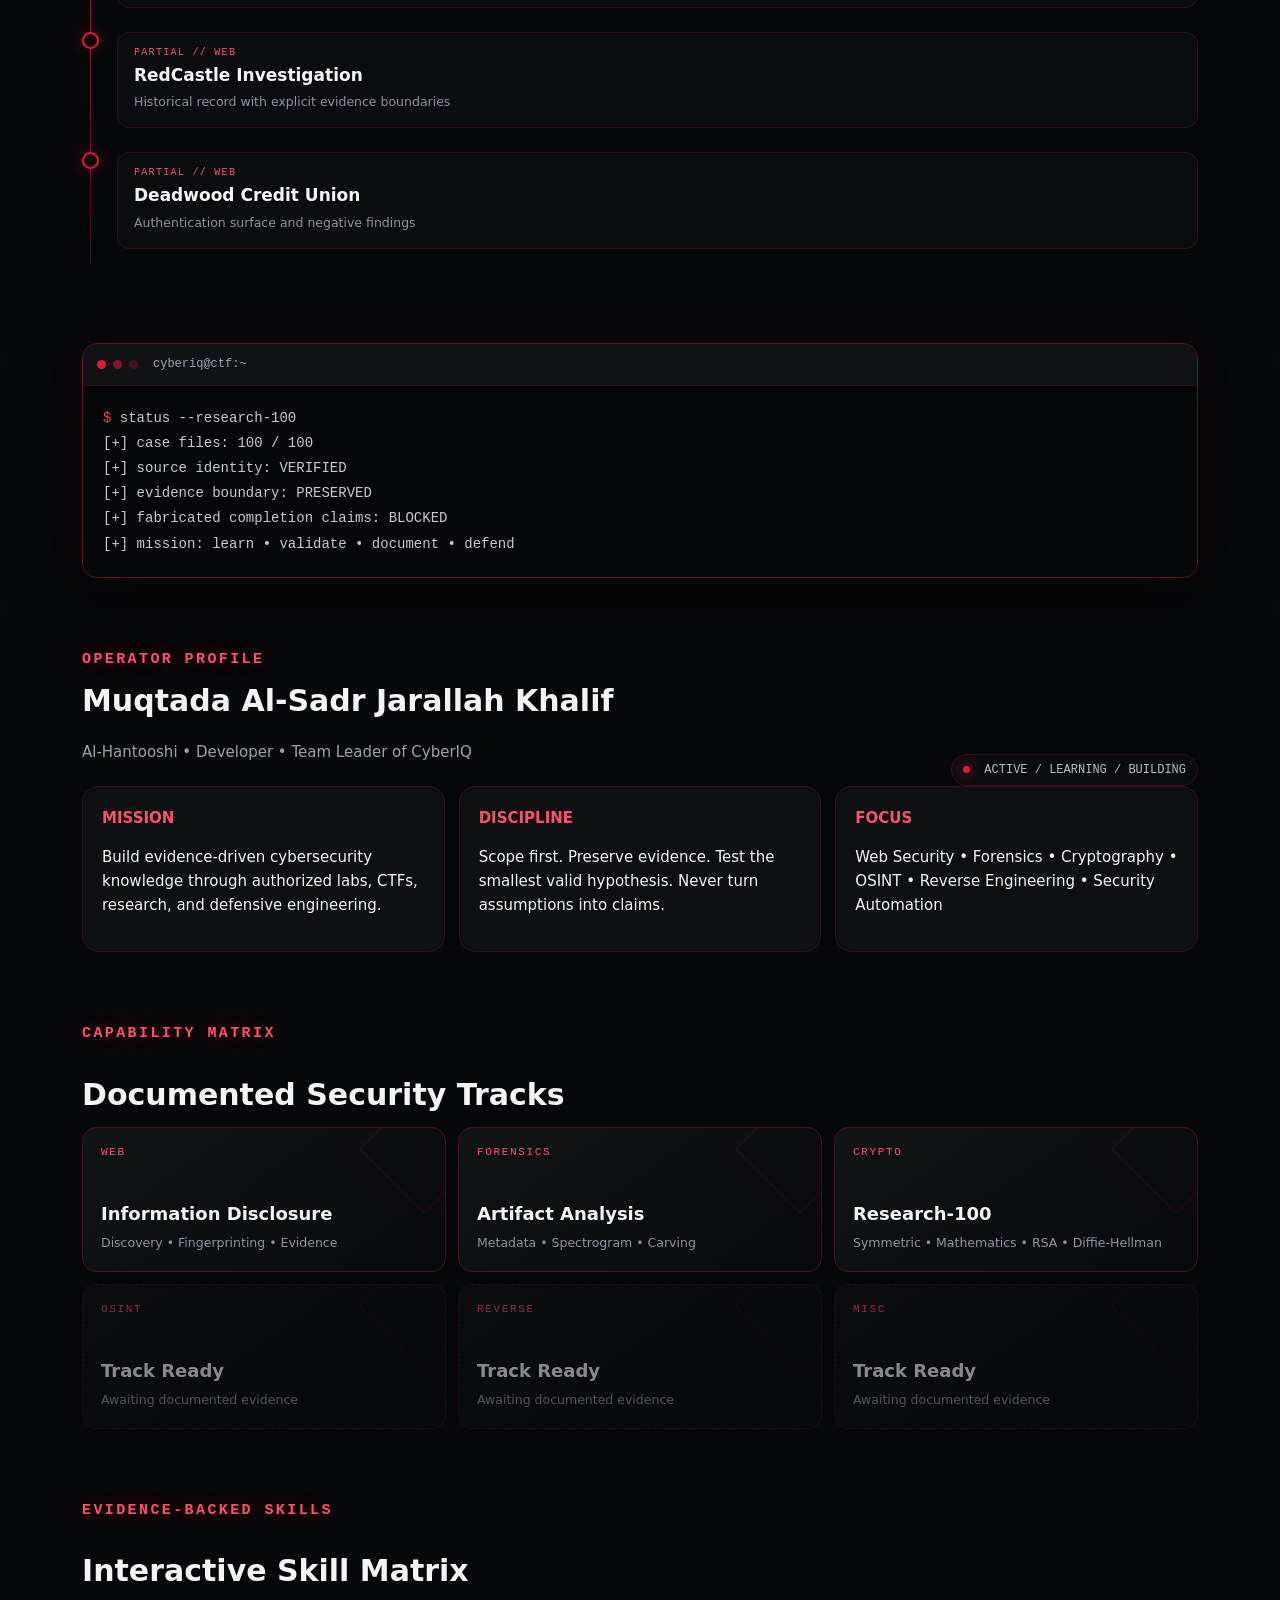
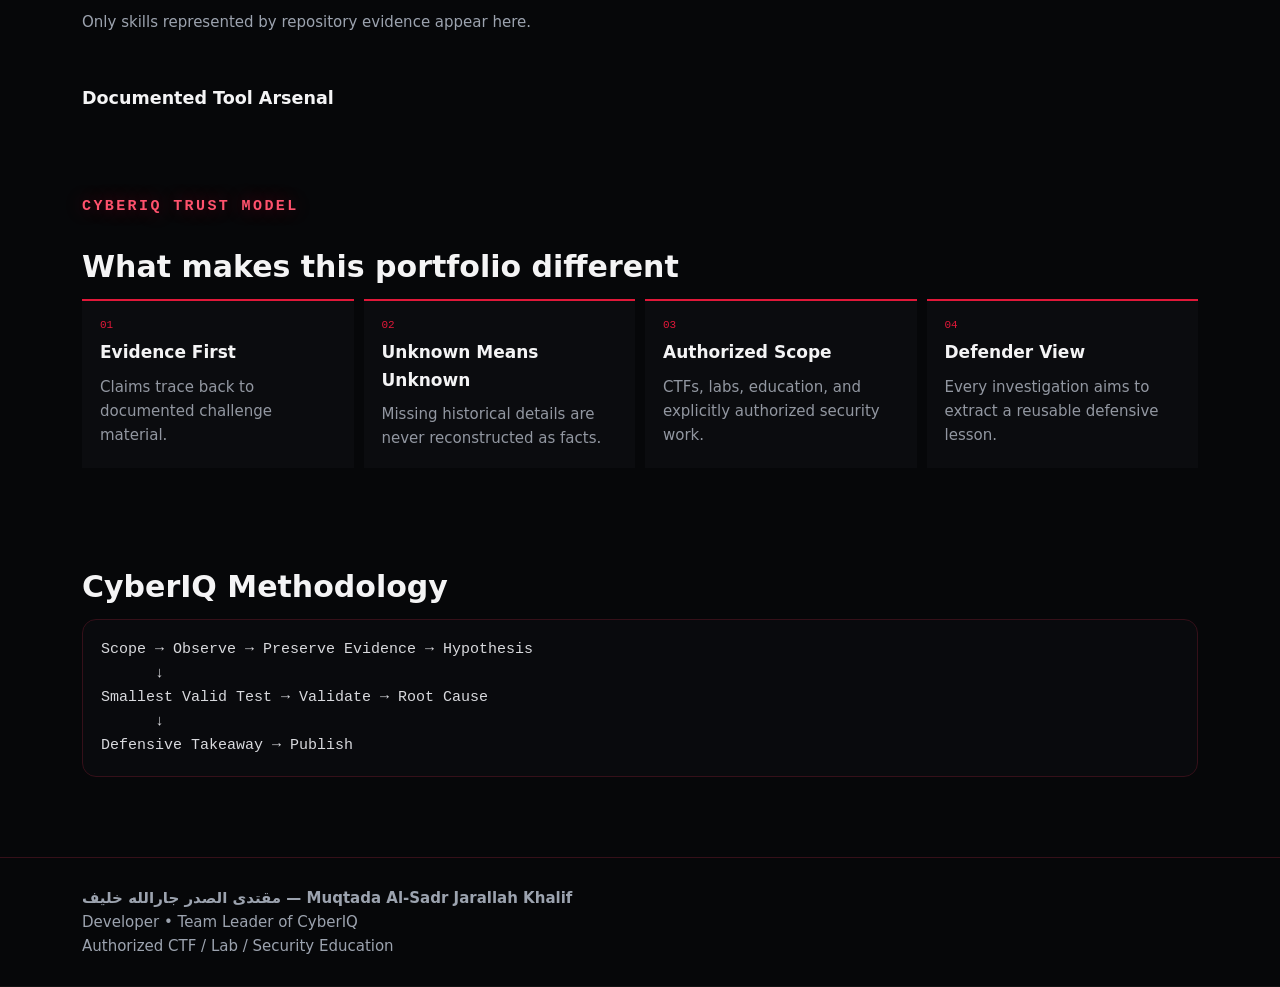
==== commit 422c04d3: "Make personal cybersecurity work the primary portfolio section" ====
--- a/index.html
+++ b/index.html
@@ -1,4 +1,4 @@
-<!doctype html><html lang="en"><head><meta charset="utf-8"><meta name="viewport" content="width=device-width,initial-scale=1"><meta name="description" content="CyberIQ evidence-driven CTF portfolio: authorized writeups, forensics, cryptography, web security, methodology and defensive lessons."><meta name="theme-color" content="#060709"><meta property="og:title" content="CyberIQ CTF Portfolio"><meta property="og:description" content="Evidence-driven authorized CTF investigations and cybersecurity knowledge."><meta property="og:type" content="website"><meta name="robots" content="index,follow"><meta name="color-scheme" content="dark"><meta property="og:image" content="assets/IMG_20261003_025605_506.PNG"><meta name="twitter:card" content="summary_large_image"><link rel="icon" href="assets/IMG_20261003_025605_506.PNG"><link rel="manifest" href="manifest.webmanifest"><title>CyberIQ CTF Portfolio</title><link rel="stylesheet" href="site/style.css"></head><body><nav><div class="wrap"><div class="brand"><img src="assets/IMG_20261003_025605_506.PNG" alt="CyberIQ"> CyberIQ</div><button id="cmd-open" class="cmd-open" aria-label="Open command palette">⌘ K</button><div class="navlinks"><a href="#writeups">Writeups</a><a href="#research-100">100 Cases</a><a href="#method">Methodology</a><a href="#operator">Operator</a><a href="#capabilities">Capabilities</a><a href="dashboard/index.html">Dashboard</a></div></div></nav><div class="scanlines"></div><main class="wrap"><section id="personal-work" class="personal-work"><div class="eyebrow">PERSONAL CYBERSECURITY PROFILE // AL-HANTOOSHI</div><div class="section-head"><div><h2>Muqtada Al-Sadr Jarallah Khalif</h2><p class="section-sub">Al-Hantooshi • Developer • Team Leader of CyberIQ</p></div><div class="status"><i></i> PERSONAL PORTFOLIO</div></div><p class="lead"><strong>This is my personal cybersecurity portfolio.</strong> It presents my own projects, documented CTF work, hands-on training, research notes, security tooling, and technical learning journey. The portfolio is maintained through my GitHub profile and is focused on my personal development and work.</p><div class="grid"><div class="card"><b>MY WORK</b><h3>Projects & Security Engineering</h3><p>Cybersecurity projects, developer work, security tools, experiments, and documented technical builds.</p></div><div class="card"><b>MY TRAINING</b><h3>CTF & Hands-on Practice</h3><p>Authorized labs, CTF investigations, cryptography practice, forensics, web security, and structured learning.</p></div><div class="card"><b>MY FOCUS</b><h3>Cybersecurity</h3><p>Web Security • Cryptography • Forensics • OSINT • Networking • Python • Security Automation.</p></div></div><div class="terminal"><div class="terminal-top"><span></span><span></span><span></span><b>profile@cyberiq:~</b></div><pre><em>$</em> whoami
+<!doctype html><html lang="en"><head><meta charset="utf-8"><meta name="viewport" content="width=device-width,initial-scale=1"><meta name="description" content="CyberIQ evidence-driven CTF portfolio: authorized writeups, forensics, cryptography, web security, methodology and defensive lessons."><meta name="theme-color" content="#060709"><meta property="og:title" content="CyberIQ CTF Portfolio"><meta property="og:description" content="Evidence-driven authorized CTF investigations and cybersecurity knowledge."><meta property="og:type" content="website"><meta name="robots" content="index,follow"><meta name="color-scheme" content="dark"><meta property="og:image" content="assets/IMG_20261003_025605_506.PNG"><meta name="twitter:card" content="summary_large_image"><link rel="icon" href="assets/IMG_20261003_025605_506.PNG"><link rel="manifest" href="manifest.webmanifest"><title>CyberIQ CTF Portfolio</title><link rel="stylesheet" href="site/style.css"></head><body><nav><div class="wrap"><div class="brand"><img src="assets/IMG_20261003_025605_506.PNG" alt="CyberIQ"> CyberIQ</div><button id="cmd-open" class="cmd-open" aria-label="Open command palette">⌘ K</button><div class="navlinks"><a href="#my-work">My Work</a><a href="#writeups">Writeups</a><a href="#research-100">100 Cases</a><a href="#method">Methodology</a><a href="#operator">Operator</a><a href="#capabilities">Capabilities</a><a href="dashboard/index.html">Dashboard</a></div></div></nav><div class="scanlines"></div><main class="wrap"><section id="personal-work" class="personal-work"><div class="eyebrow">PERSONAL CYBERSECURITY PROFILE // AL-HANTOOSHI</div><div class="section-head"><div><h2>Muqtada Al-Sadr Jarallah Khalif</h2><p class="section-sub">Al-Hantooshi • Developer • Team Leader of CyberIQ</p></div><div class="status"><i></i> PERSONAL PORTFOLIO</div></div><p class="lead"><strong>This is my personal cybersecurity portfolio.</strong> It presents my own projects, documented CTF work, hands-on training, research notes, security tooling, and technical learning journey. The portfolio is maintained through my GitHub profile and is focused on my personal development and work.</p><div class="grid"><div class="card"><b>MY WORK</b><h3>Projects & Security Engineering</h3><p>Cybersecurity projects, developer work, security tools, experiments, and documented technical builds.</p></div><div class="card"><b>MY TRAINING</b><h3>CTF & Hands-on Practice</h3><p>Authorized labs, CTF investigations, cryptography practice, forensics, web security, and structured learning.</p></div><div class="card"><b>MY FOCUS</b><h3>Cybersecurity</h3><p>Web Security • Cryptography • Forensics • OSINT • Networking • Python • Security Automation.</p></div></div><div class="terminal"><div class="terminal-top"><span></span><span></span><span></span><b>profile@cyberiq:~</b></div><pre><em>$</em> whoami
 Muqtada Al-Sadr Jarallah Khalif // Al-Hantooshi
 
 <em>$</em> role
@@ -8,7 +8,7 @@
 Personal projects // CTF training // research // security learning
 
 <em>$</em> integrity
-External material marked VERIFIED REFERENCE is a learning reference and is not claimed as a personal completion without documented evidence.</pre></div></section><header class="hero"><div><div class="eyebrow">CYBERIQ // CTF INTELLIGENCE ARCHIVE</div><h1>BREAK THE <span>PUZZLE.</span><br>MASTER THE SYSTEM.</h1><p class="lead">Evidence over hype. Methodology over guesswork. A documented archive of authorized CTF investigations, forensic reasoning, cryptography practice, and defensive security knowledge.</p><div class="actions"><a class="btn primary" href="#writeups">Explore Writeups</a><a class="btn" href="#research-100">100 Research Cases</a><a class="btn" href="practice/">120 Practice Labs</a><a class="btn" href="dashboard/index.html">Progress Dashboard</a></div></div><img class="hero-logo" src="assets/IMG_20261003_025605_506.PNG" alt="CyberIQ"></header><section><div class="grid"><div class="card"><div class="metric">100</div>Verified research case files</div><div class="card"><div class="metric" id="tracks">6</div>Security tracks</div><div class="card"><div class="metric" id="skills">7</div>Evidence-backed skills</div><div class="card"><div class="metric" id="tools">7</div>Documented tools</div></div></section><section id="research-100"><div class="eyebrow">CYBERIQ // RESEARCH-100</div><h2>100 Verified Research Case Files</h2><p class="section-sub">A structured educational collection mapped to verified CryptoHack references across General, Symmetric Ciphers, Mathematics, RSA, and Diffie-Hellman. VERIFIED REFERENCE confirms source identity; it does not claim personal completion.</p><div class="research-banner"><div><span>VR-001 → VR-100</span><strong>100 / 100 INDEXED</strong><small>Source-aware • Evidence boundary preserved • CyberIQ educational research</small></div><div class="actions"><a class="btn primary" href="cases/research-100/README.md">Open Full Case Index</a><a class="btn" href="cases/research-100/vr-001-ascii.md">Start VR-001</a><a class="btn" href="cases/research-100/vr-100-static-client-2.md">Open VR-100</a></div></div><div class="case-track-grid"><a href="cases/research-100/README.md" class="case-track"><span>GENERAL</span><strong>VR-001 — VR-019</strong><small>Encoding • XOR • modular arithmetic • key formats</small></a><a href="cases/research-100/README.md" class="case-track"><span>SYMMETRIC</span><strong>VR-020 — VR-046</strong><small>AES • modes • block-cipher reasoning</small></a><a href="cases/research-100/README.md" class="case-track"><span>MATHEMATICS</span><strong>VR-047 — VR-061</strong><small>Residues • CRT • modular structures</small></a><a href="cases/research-100/README.md" class="case-track"><span>RSA</span><strong>VR-062 — VR-090</strong><small>Keys • factoring • signatures • padding</small></a><a href="cases/research-100/README.md" class="case-track"><span>DIFFIE-HELLMAN</span><strong>VR-091 — VR-100</strong><small>Fields • groups • shared secrets • parameters</small></a></div></section><section id="writeups"><div class="eyebrow">INTELLIGENCE ARCHIVE</div><h2>Featured Investigations</h2><p class="section-sub">Search and filter documented work. Real work is separated from partial records and practice notes.</p><div class="archive-controls"><input id="case-search" type="search" placeholder="Search case files…" aria-label="Search case files"><div class="filters"><button class="active" data-filter="all">ALL</button><button data-filter="web">WEB</button><button data-filter="forensics">FORENSICS</button><button data-filter="crypto">CRYPTO</button></div></div><div class="grid"><a class="card entry" data-track="web" href="cases/metactf-robots/"><span class="tag">WEB • REAL CHALLENGE</span><h3>MetaCTF — robots.txt Discovery</h3><p>Information disclosure and why crawler directives are not access control.</p></a><a class="card entry" data-track="web" href="cases/redcastle/"><span class="tag">WEB • PARTIAL RECORD</span><h3>RedCastle Investigation</h3><p>Evidence-labeled service fingerprinting without inventing missing history.</p></a><a class="card entry" data-track="forensics" href="cases/forensics-artifact/"><span class="tag">FORENSICS • PRACTICE</span><h3>Artifact Discovery</h3><p>Spectrograms, metadata, file carving, hashing, and evidence discipline.</p></a><a class="card entry" data-track="crypto" href="cases/rsa-analysis/"><span class="tag">CRYPTO • PRACTICE</span><h3>RSA Analysis</h3><p>Parameter-driven reasoning, mathematical assumptions, and validation.</p></a><a class="card entry" data-track="web" href="cases/deadwood/"><span class="tag">WEB • PARTIAL RECORD</span><h3>Deadwood Credit Union</h3><p>Login-surface analysis, framework fingerprinting, and the value of preserving negative findings.</p></a></div></section><section id="timeline"><div class="eyebrow">OPERATIONS TIMELINE</div><h2>Evidence Archive</h2><div class="timeline"><a href="cases/research-100/README.md"><i></i><div><span>100 / 100 // VERIFIED REFERENCES</span><strong>CyberIQ Research-100 Collection</strong><small>General • Symmetric Ciphers • Mathematics • RSA • Diffie-Hellman</small></div></a><a href="cases/metactf-robots/"><i></i><div><span>COMPLETE // WEB</span><strong>MetaCTF robots.txt Discovery</strong><small>Confirmed information-disclosure investigation</small></div></a><a href="cases/redcastle/"><i></i><div><span>PARTIAL // WEB</span><strong>RedCastle Investigation</strong><small>Historical record with explicit evidence boundaries</small></div></a><a href="cases/deadwood/"><i></i><div><span>PARTIAL // WEB</span><strong>Deadwood Credit Union</strong><small>Authentication surface and negative findings</small></div></a></div></section><section><div class="terminal"><div class="terminal-top"><span></span><span></span><span></span><b>cyberiq@ctf:~</b></div><pre><em>$</em> status --research-100
+External material marked VERIFIED REFERENCE is a learning reference and is not claimed as a personal completion without documented evidence.</pre></div></section><section id="my-work"><div class="eyebrow">PERSONAL WORK // DOCUMENTED</div><h2>My Cybersecurity Work</h2><p class="section-sub">The primary portfolio section: work I personally built, practiced, investigated, or documented. Reference-only learning material is kept separately below.</p><div class="grid"><a class="card entry" data-track="web" href="cases/metactf-robots/"><span class="tag">PERSONAL CTF WORK • WEB</span><h3>MetaCTF — robots.txt Discovery</h3><p>My documented challenge investigation covering information disclosure and access-control lessons.</p></a><a class="card entry" data-track="web" href="cases/redcastle/"><span class="tag">PERSONAL TRAINING RECORD • WEB</span><h3>RedCastle Investigation</h3><p>My historical training record with service fingerprinting and explicit evidence boundaries.</p></a><a class="card entry" data-track="web" href="cases/deadwood/"><span class="tag">PERSONAL TRAINING RECORD • WEB</span><h3>Deadwood Credit Union</h3><p>My documented authentication-surface investigation and preserved negative findings.</p></a><a class="card entry" data-track="forensics" href="cases/forensics-artifact/"><span class="tag">PERSONAL PRACTICE • FORENSICS</span><h3>Artifact Discovery Practice</h3><p>My practice notes for metadata, spectrograms, carving, hashing, and evidence handling.</p></a><a class="card entry" data-track="crypto" href="cases/rsa-analysis/"><span class="tag">PERSONAL PRACTICE • CRYPTO</span><h3>RSA Analysis Practice</h3><p>My cryptography practice notes focused on parameters, mathematical assumptions, and validation.</p></a></div><div class="actions"><a class="btn primary" href="#writeups">Open Personal Case Archive</a><a class="btn" href="SKILLS.md">My Documented Skills</a><a class="btn" href="TOOLS.md">My Tools</a></div></section><section id="reference-library"><div class="eyebrow">TRAINING LIBRARY // SEPARATE FROM PERSONAL COMPLETIONS</div><h2>External Learning References</h2><p class="section-sub">The Research-100 collection and practice registry are supporting educational references. They are intentionally separated from the personal-work section and do not represent personal completion unless separately documented.</p><div class="grid"><a class="card" href="cases/research-100/"><div class="metric">100</div><b>Research-100</b><p>Verified CryptoHack challenge references organized for study and research.</p></a><a class="card" href="practice/"><div class="metric">120</div><b>Reference Registry</b><p>Source-linked challenge names maintained as a learning library.</p></a></div></section><header class="hero"><div><div class="eyebrow">CYBERIQ // CTF INTELLIGENCE ARCHIVE</div><h1>BREAK THE <span>PUZZLE.</span><br>MASTER THE SYSTEM.</h1><p class="lead">Evidence over hype. Methodology over guesswork. A documented archive of authorized CTF investigations, forensic reasoning, cryptography practice, and defensive security knowledge.</p><div class="actions"><a class="btn primary" href="#writeups">Explore Writeups</a><a class="btn" href="#research-100">100 Research Cases</a><a class="btn" href="practice/">120 Practice Labs</a><a class="btn" href="dashboard/index.html">Progress Dashboard</a></div></div><img class="hero-logo" src="assets/IMG_20261003_025605_506.PNG" alt="CyberIQ"></header><section><div class="grid"><div class="card"><div class="metric">100</div>Verified research case files</div><div class="card"><div class="metric" id="tracks">6</div>Security tracks</div><div class="card"><div class="metric" id="skills">7</div>Evidence-backed skills</div><div class="card"><div class="metric" id="tools">7</div>Documented tools</div></div></section><section id="research-100"><div class="eyebrow">CYBERIQ // RESEARCH-100</div><h2>100 Verified Research Case Files</h2><p class="section-sub">A structured educational collection mapped to verified CryptoHack references across General, Symmetric Ciphers, Mathematics, RSA, and Diffie-Hellman. VERIFIED REFERENCE confirms source identity; it does not claim personal completion.</p><div class="research-banner"><div><span>VR-001 → VR-100</span><strong>100 / 100 INDEXED</strong><small>Source-aware • Evidence boundary preserved • CyberIQ educational research</small></div><div class="actions"><a class="btn primary" href="cases/research-100/README.md">Open Full Case Index</a><a class="btn" href="cases/research-100/vr-001-ascii.md">Start VR-001</a><a class="btn" href="cases/research-100/vr-100-static-client-2.md">Open VR-100</a></div></div><div class="case-track-grid"><a href="cases/research-100/README.md" class="case-track"><span>GENERAL</span><strong>VR-001 — VR-019</strong><small>Encoding • XOR • modular arithmetic • key formats</small></a><a href="cases/research-100/README.md" class="case-track"><span>SYMMETRIC</span><strong>VR-020 — VR-046</strong><small>AES • modes • block-cipher reasoning</small></a><a href="cases/research-100/README.md" class="case-track"><span>MATHEMATICS</span><strong>VR-047 — VR-061</strong><small>Residues • CRT • modular structures</small></a><a href="cases/research-100/README.md" class="case-track"><span>RSA</span><strong>VR-062 — VR-090</strong><small>Keys • factoring • signatures • padding</small></a><a href="cases/research-100/README.md" class="case-track"><span>DIFFIE-HELLMAN</span><strong>VR-091 — VR-100</strong><small>Fields • groups • shared secrets • parameters</small></a></div></section><section id="writeups"><div class="eyebrow">INTELLIGENCE ARCHIVE</div><h2>Featured Investigations</h2><p class="section-sub">Search and filter documented work. Real work is separated from partial records and practice notes.</p><div class="archive-controls"><input id="case-search" type="search" placeholder="Search case files…" aria-label="Search case files"><div class="filters"><button class="active" data-filter="all">ALL</button><button data-filter="web">WEB</button><button data-filter="forensics">FORENSICS</button><button data-filter="crypto">CRYPTO</button></div></div><div class="grid"><a class="card entry" data-track="web" href="cases/metactf-robots/"><span class="tag">WEB • REAL CHALLENGE</span><h3>MetaCTF — robots.txt Discovery</h3><p>Information disclosure and why crawler directives are not access control.</p></a><a class="card entry" data-track="web" href="cases/redcastle/"><span class="tag">WEB • PARTIAL RECORD</span><h3>RedCastle Investigation</h3><p>Evidence-labeled service fingerprinting without inventing missing history.</p></a><a class="card entry" data-track="forensics" href="cases/forensics-artifact/"><span class="tag">FORENSICS • PRACTICE</span><h3>Artifact Discovery</h3><p>Spectrograms, metadata, file carving, hashing, and evidence discipline.</p></a><a class="card entry" data-track="crypto" href="cases/rsa-analysis/"><span class="tag">CRYPTO • PRACTICE</span><h3>RSA Analysis</h3><p>Parameter-driven reasoning, mathematical assumptions, and validation.</p></a><a class="card entry" data-track="web" href="cases/deadwood/"><span class="tag">WEB • PARTIAL RECORD</span><h3>Deadwood Credit Union</h3><p>Login-surface analysis, framework fingerprinting, and the value of preserving negative findings.</p></a></div></section><section id="timeline"><div class="eyebrow">OPERATIONS TIMELINE</div><h2>Evidence Archive</h2><div class="timeline"><a href="cases/research-100/README.md"><i></i><div><span>100 / 100 // VERIFIED REFERENCES</span><strong>CyberIQ Research-100 Collection</strong><small>General • Symmetric Ciphers • Mathematics • RSA • Diffie-Hellman</small></div></a><a href="cases/metactf-robots/"><i></i><div><span>COMPLETE // WEB</span><strong>MetaCTF robots.txt Discovery</strong><small>Confirmed information-disclosure investigation</small></div></a><a href="cases/redcastle/"><i></i><div><span>PARTIAL // WEB</span><strong>RedCastle Investigation</strong><small>Historical record with explicit evidence boundaries</small></div></a><a href="cases/deadwood/"><i></i><div><span>PARTIAL // WEB</span><strong>Deadwood Credit Union</strong><small>Authentication surface and negative findings</small></div></a></div></section><section><div class="terminal"><div class="terminal-top"><span></span><span></span><span></span><b>cyberiq@ctf:~</b></div><pre><em>$</em> status --research-100
 [+] case files: 100 / 100
 [+] source identity: VERIFIED
 [+] evidence boundary: PRESERVED
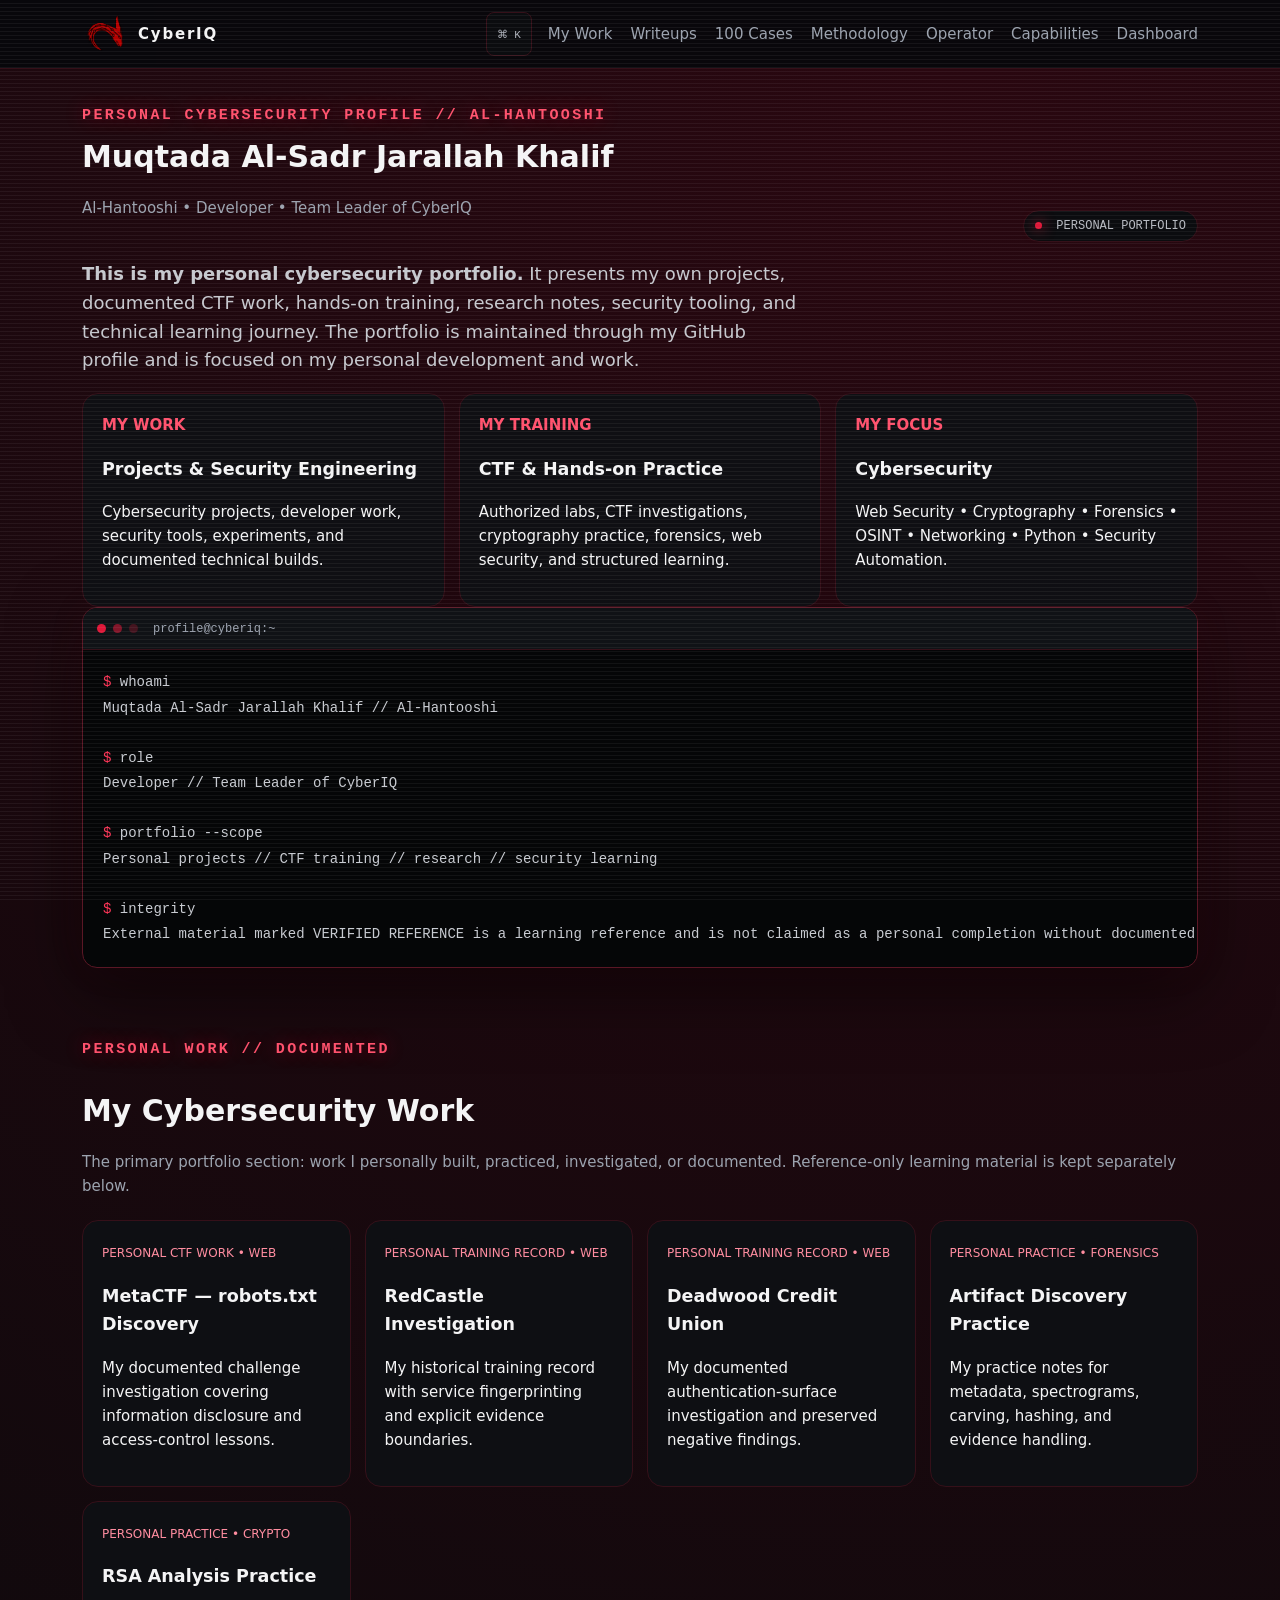
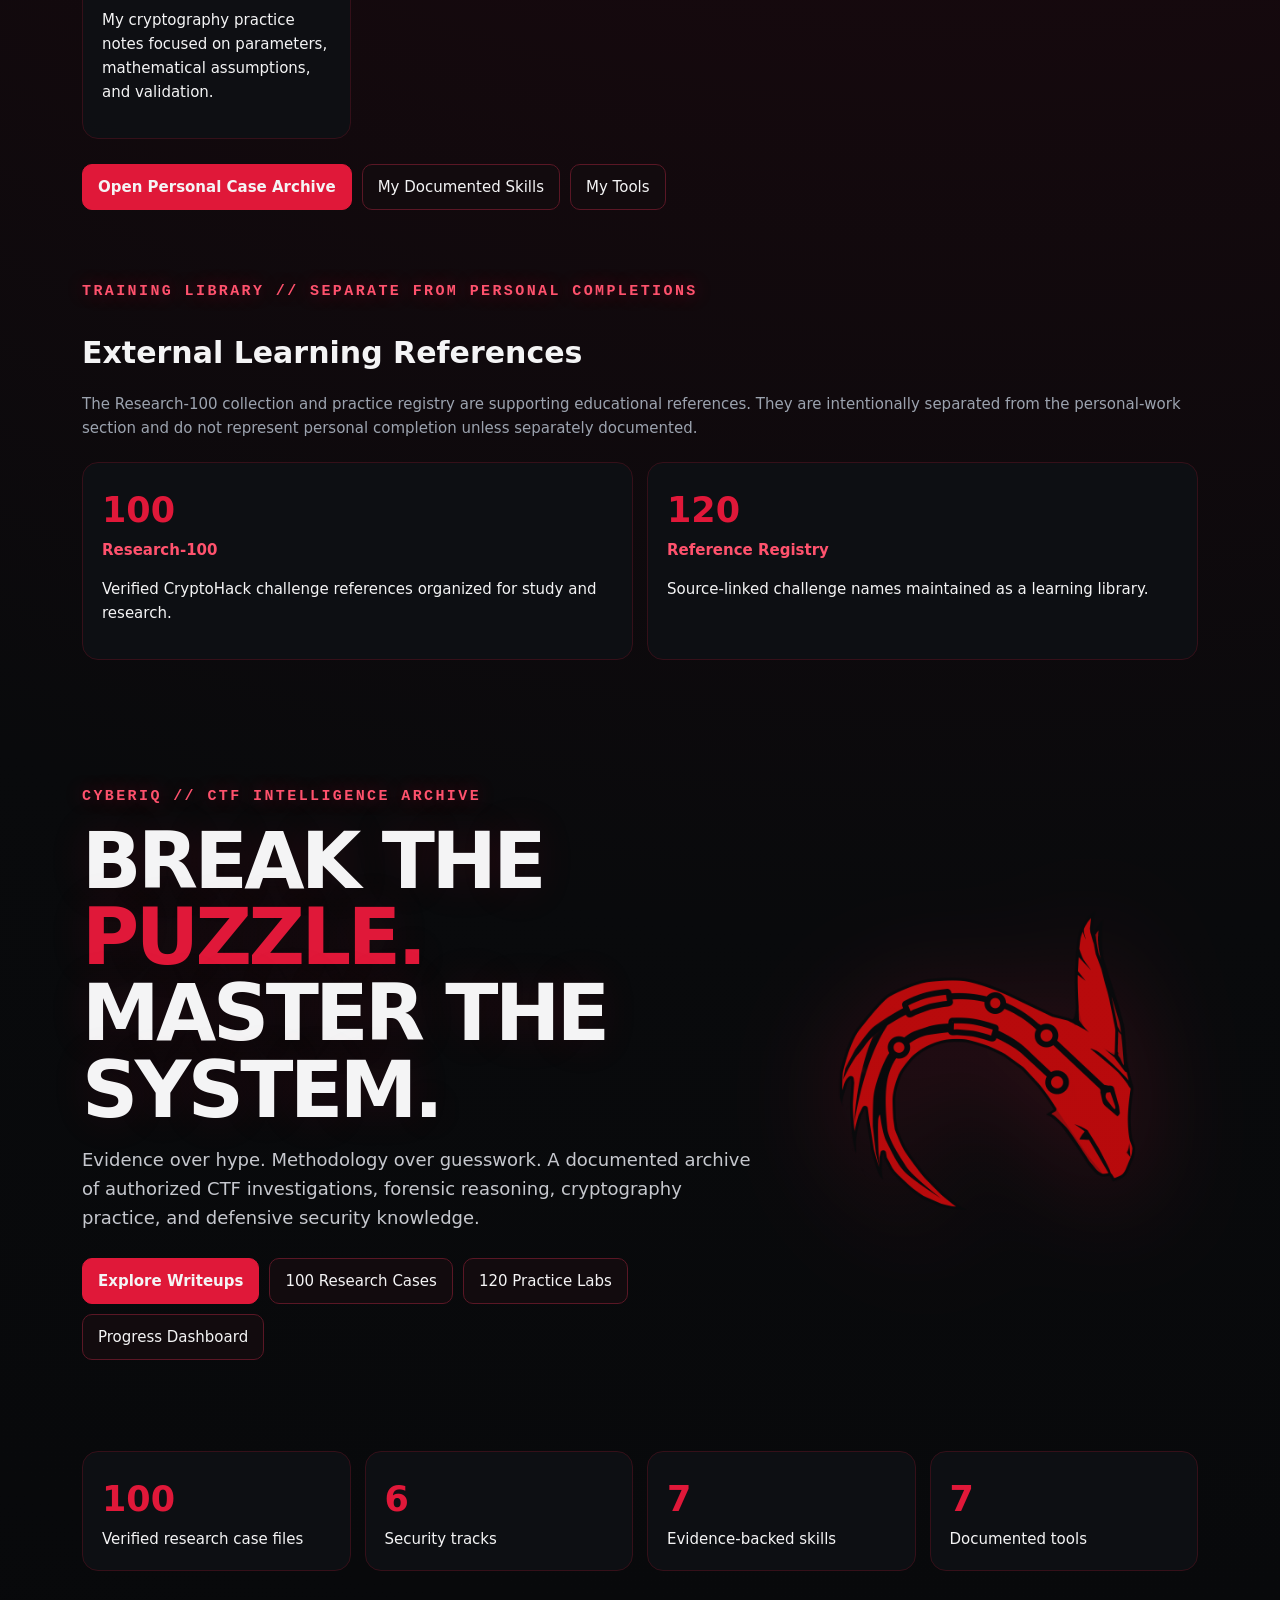
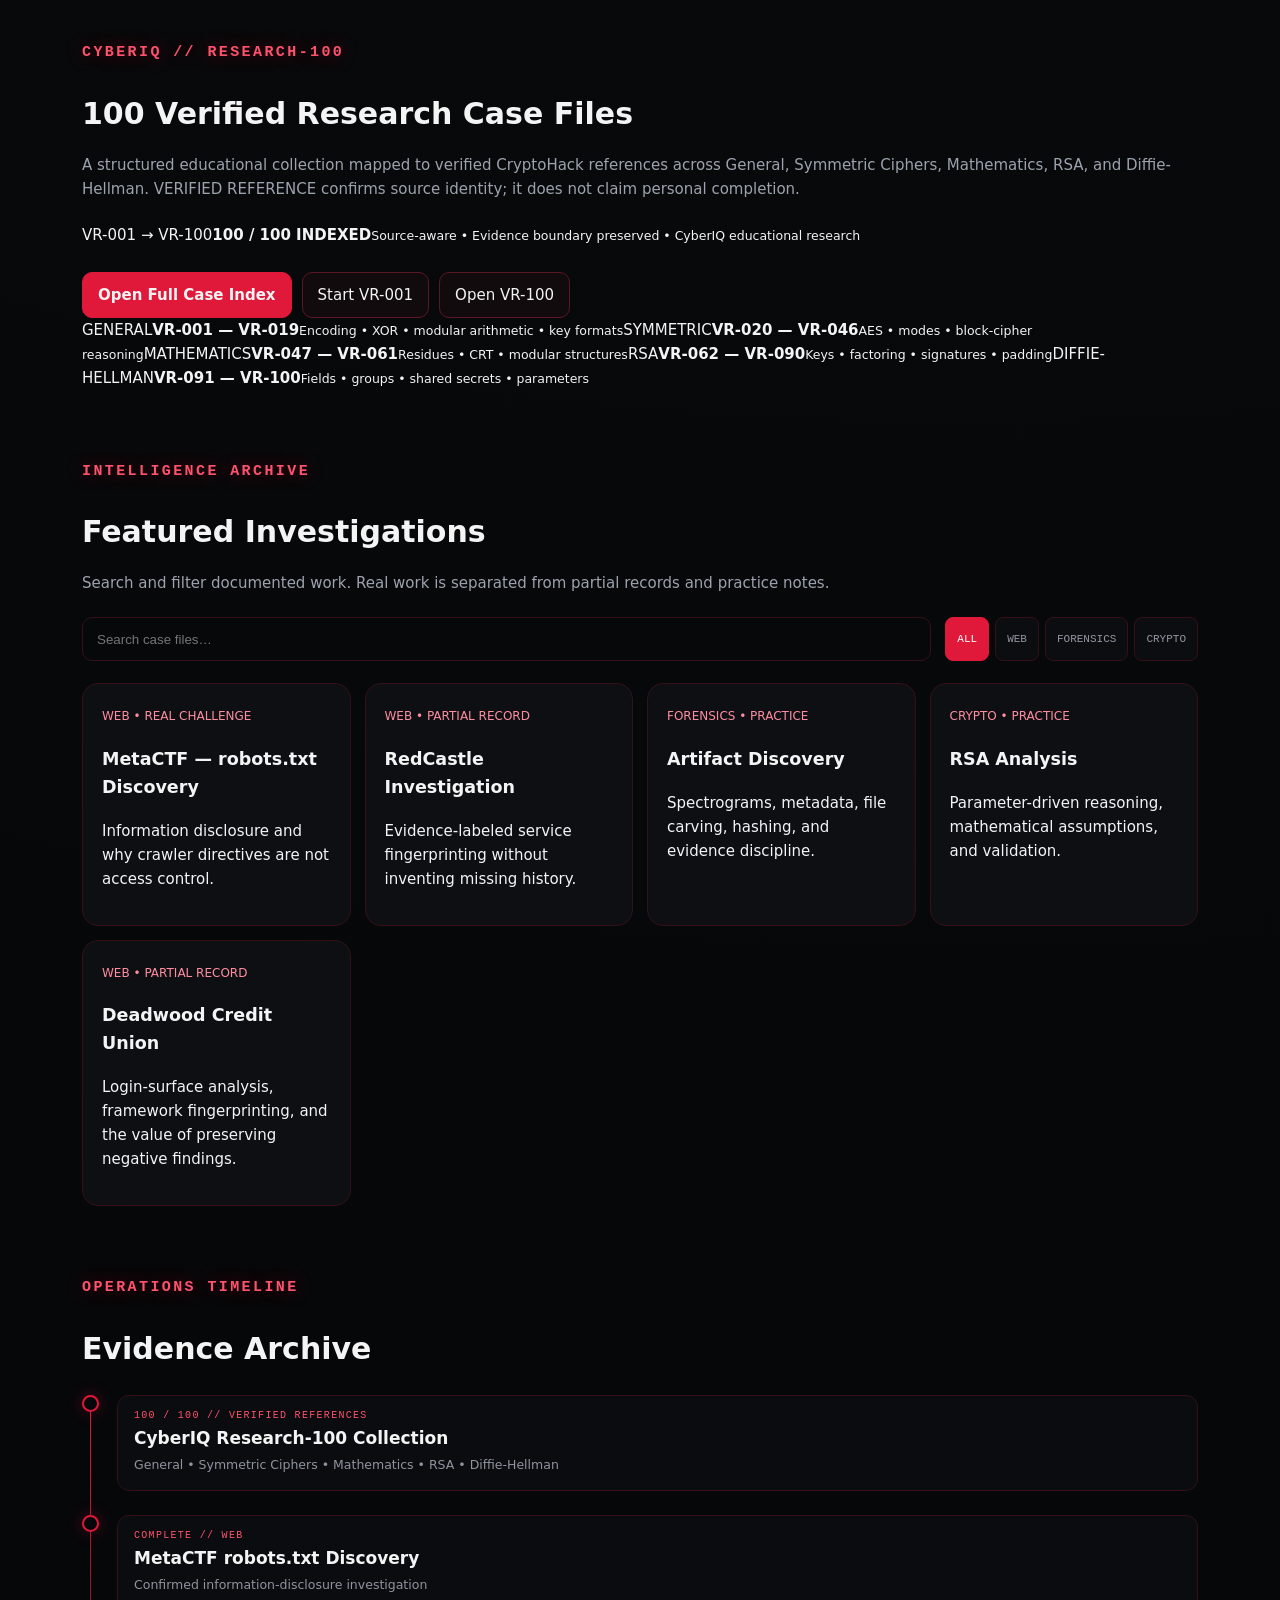
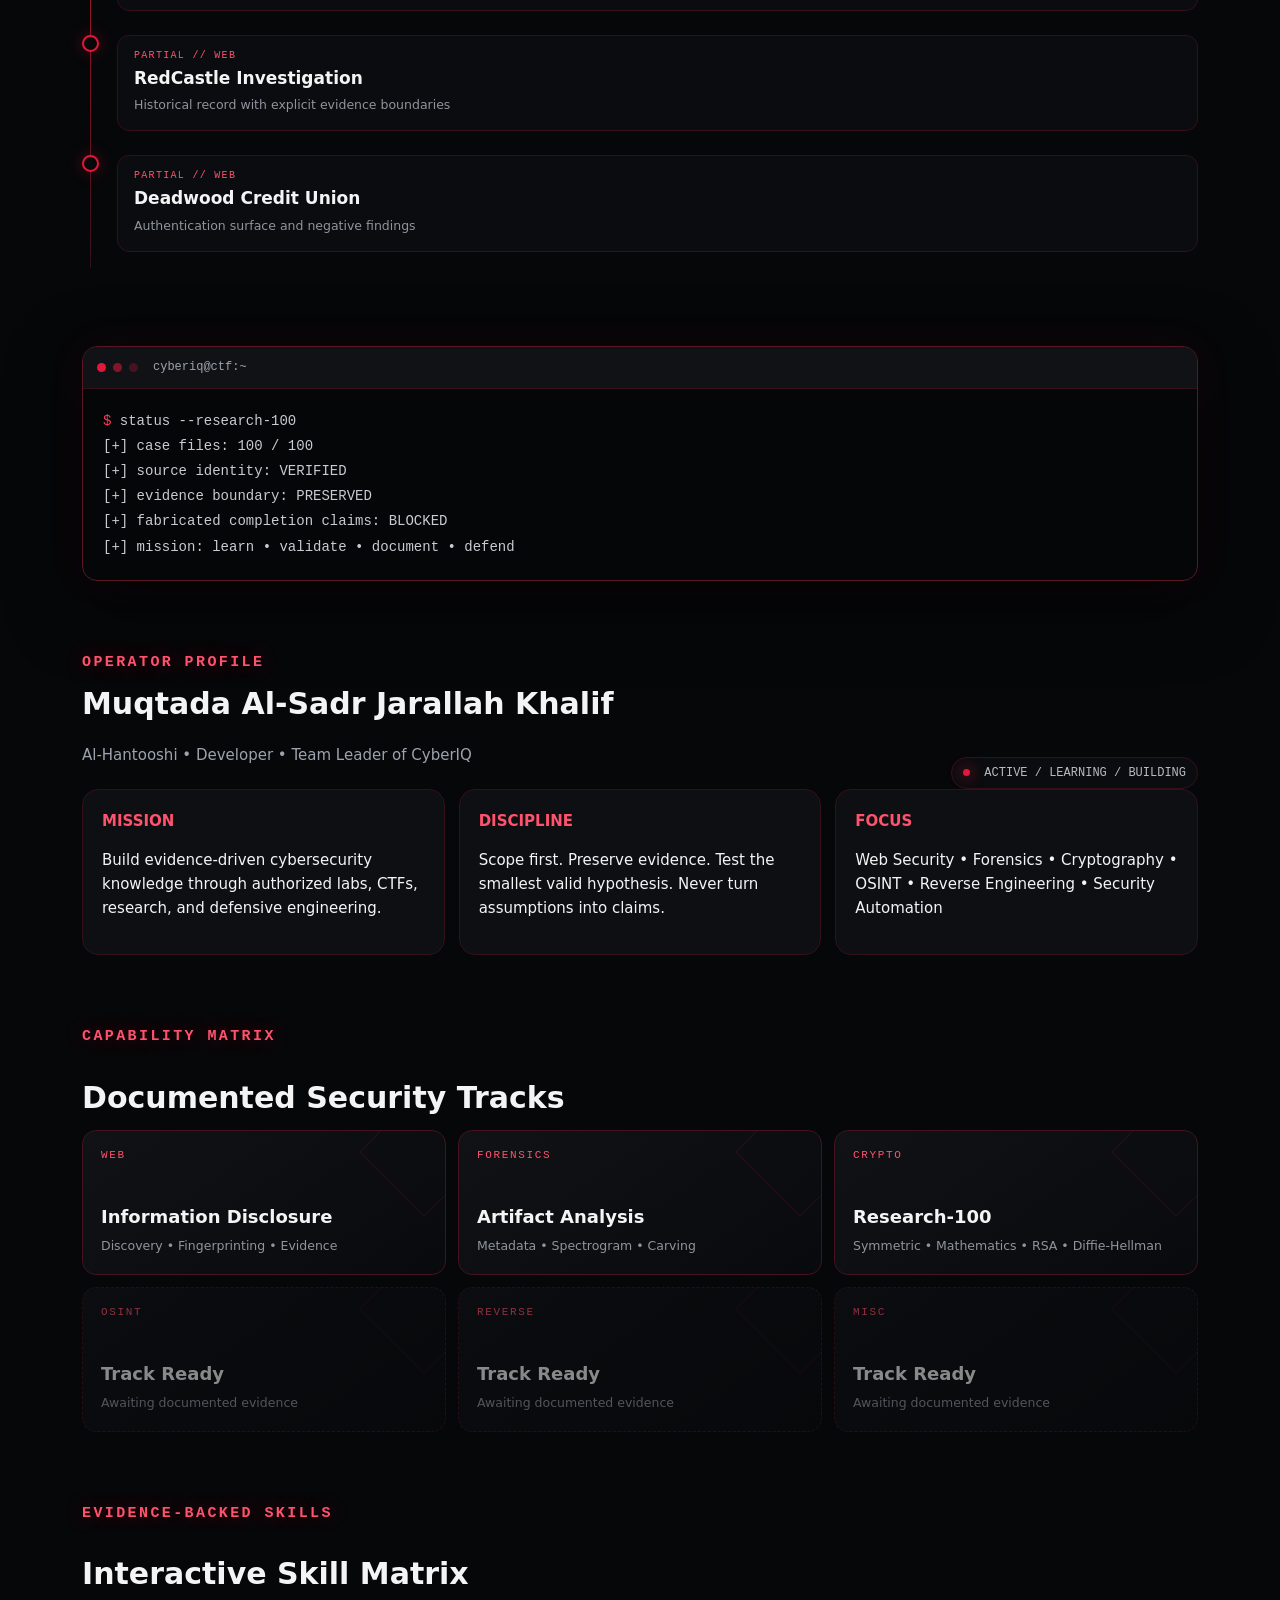
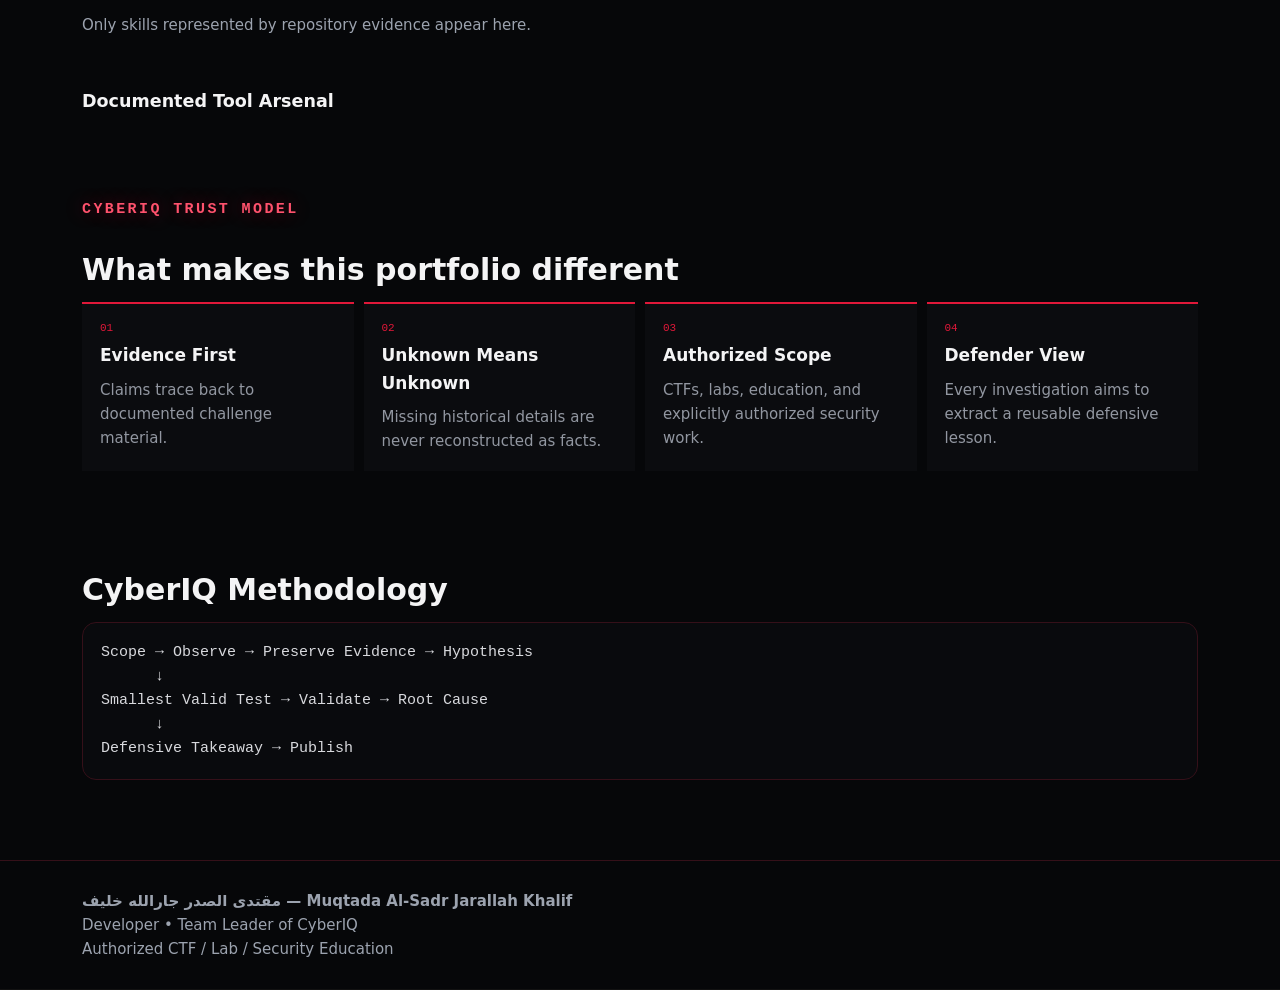
==== commit 806c5a3d: "Complete CTF portfolio OpenGraph metadata" ====
--- a/index.html
+++ b/index.html
@@ -1,4 +1,4 @@
-<!doctype html><html lang="en"><head><meta charset="utf-8"><meta name="viewport" content="width=device-width,initial-scale=1"><meta name="description" content="CyberIQ evidence-driven CTF portfolio: authorized writeups, forensics, cryptography, web security, methodology and defensive lessons."><meta name="theme-color" content="#060709"><meta property="og:title" content="CyberIQ CTF Portfolio"><meta property="og:description" content="Evidence-driven authorized CTF investigations and cybersecurity knowledge."><meta property="og:type" content="website"><meta name="robots" content="index,follow"><meta name="color-scheme" content="dark"><meta property="og:image" content="assets/IMG_20261003_025605_506.PNG"><meta name="twitter:card" content="summary_large_image"><link rel="icon" href="assets/IMG_20261003_025605_506.PNG"><link rel="manifest" href="manifest.webmanifest"><title>CyberIQ CTF Portfolio</title><link rel="stylesheet" href="site/style.css"></head><body><nav><div class="wrap"><div class="brand"><img src="assets/IMG_20261003_025605_506.PNG" alt="CyberIQ"> CyberIQ</div><button id="cmd-open" class="cmd-open" aria-label="Open command palette">⌘ K</button><div class="navlinks"><a href="#my-work">My Work</a><a href="#writeups">Writeups</a><a href="#research-100">100 Cases</a><a href="#method">Methodology</a><a href="#operator">Operator</a><a href="#capabilities">Capabilities</a><a href="dashboard/index.html">Dashboard</a></div></div></nav><div class="scanlines"></div><main class="wrap"><section id="personal-work" class="personal-work"><div class="eyebrow">PERSONAL CYBERSECURITY PROFILE // AL-HANTOOSHI</div><div class="section-head"><div><h2>Muqtada Al-Sadr Jarallah Khalif</h2><p class="section-sub">Al-Hantooshi • Developer • Team Leader of CyberIQ</p></div><div class="status"><i></i> PERSONAL PORTFOLIO</div></div><p class="lead"><strong>This is my personal cybersecurity portfolio.</strong> It presents my own projects, documented CTF work, hands-on training, research notes, security tooling, and technical learning journey. The portfolio is maintained through my GitHub profile and is focused on my personal development and work.</p><div class="grid"><div class="card"><b>MY WORK</b><h3>Projects & Security Engineering</h3><p>Cybersecurity projects, developer work, security tools, experiments, and documented technical builds.</p></div><div class="card"><b>MY TRAINING</b><h3>CTF & Hands-on Practice</h3><p>Authorized labs, CTF investigations, cryptography practice, forensics, web security, and structured learning.</p></div><div class="card"><b>MY FOCUS</b><h3>Cybersecurity</h3><p>Web Security • Cryptography • Forensics • OSINT • Networking • Python • Security Automation.</p></div></div><div class="terminal"><div class="terminal-top"><span></span><span></span><span></span><b>profile@cyberiq:~</b></div><pre><em>$</em> whoami
+<!doctype html><html lang="en"><head><meta charset="utf-8"><meta name="viewport" content="width=device-width,initial-scale=1"><meta name="description" content="CyberIQ evidence-driven CTF portfolio: authorized writeups, forensics, cryptography, web security, methodology and defensive lessons."><meta name="theme-color" content="#060709"><meta property="og:title" content="CyberIQ CTF Portfolio"><meta property="og:description" content="Evidence-driven authorized CTF investigations and cybersecurity knowledge."><meta property="og:type" content="website"><meta property="og:url" content="https://hfsduu5-coder.github.io/-CTF-Writeups-cyberiq/"><meta name="robots" content="index,follow"><meta name="color-scheme" content="dark"><meta property="og:image" content="assets/IMG_20261003_025605_506.PNG"><meta name="twitter:card" content="summary_large_image"><link rel="icon" href="assets/IMG_20261003_025605_506.PNG"><link rel="manifest" href="manifest.webmanifest"><title>CyberIQ CTF Portfolio</title><link rel="stylesheet" href="site/style.css"></head><body><nav><div class="wrap"><div class="brand"><img src="assets/IMG_20261003_025605_506.PNG" alt="CyberIQ"> CyberIQ</div><button id="cmd-open" class="cmd-open" aria-label="Open command palette">⌘ K</button><div class="navlinks"><a href="#my-work">My Work</a><a href="#writeups">Writeups</a><a href="#research-100">100 Cases</a><a href="#method">Methodology</a><a href="#operator">Operator</a><a href="#capabilities">Capabilities</a><a href="dashboard/index.html">Dashboard</a></div></div></nav><div class="scanlines"></div><main class="wrap"><section id="personal-work" class="personal-work"><div class="eyebrow">PERSONAL CYBERSECURITY PROFILE // AL-HANTOOSHI</div><div class="section-head"><div><h2>Muqtada Al-Sadr Jarallah Khalif</h2><p class="section-sub">Al-Hantooshi • Developer • Team Leader of CyberIQ</p></div><div class="status"><i></i> PERSONAL PORTFOLIO</div></div><p class="lead"><strong>This is my personal cybersecurity portfolio.</strong> It presents my own projects, documented CTF work, hands-on training, research notes, security tooling, and technical learning journey. The portfolio is maintained through my GitHub profile and is focused on my personal development and work.</p><div class="grid"><div class="card"><b>MY WORK</b><h3>Projects & Security Engineering</h3><p>Cybersecurity projects, developer work, security tools, experiments, and documented technical builds.</p></div><div class="card"><b>MY TRAINING</b><h3>CTF & Hands-on Practice</h3><p>Authorized labs, CTF investigations, cryptography practice, forensics, web security, and structured learning.</p></div><div class="card"><b>MY FOCUS</b><h3>Cybersecurity</h3><p>Web Security • Cryptography • Forensics • OSINT • Networking • Python • Security Automation.</p></div></div><div class="terminal"><div class="terminal-top"><span></span><span></span><span></span><b>profile@cyberiq:~</b></div><pre><em>$</em> whoami
 Muqtada Al-Sadr Jarallah Khalif // Al-Hantooshi
 
 <em>$</em> role
--- a/site/style.css
+++ b/site/style.css
@@ -16,3 +16,4 @@
 .cmd-open{margin-left:auto;margin-right:16px;border:1px solid #351019;background:#0b0c0f;color:#aeb2bb;border-radius:8px;padding:6px 10px;font:11px ui-monospace,monospace;cursor:pointer}.cmd-open:hover{border-color:#e01839;color:#fff}.command-palette{position:fixed;inset:0;z-index:100;background:#000b;backdrop-filter:blur(10px);padding:12vh 18px}.command-box{max-width:650px;margin:auto;background:#090a0d;border:1px solid #5a1725;border-radius:16px;box-shadow:0 30px 120px #000,0 0 50px #e0183918;overflow:hidden}.command-head{display:flex;justify-content:space-between;padding:13px 15px;border-bottom:1px solid #351019;color:#ff526d;font:11px ui-monospace,monospace;letter-spacing:.1em}.command-head kbd{color:#999;background:#14161a;border:1px solid #333;padding:2px 6px;border-radius:5px}.command-box input{width:100%;border:0;border-bottom:1px solid #351019;background:#050607;color:#fff;padding:18px;font-size:17px;outline:none}.command-results{max-height:390px;overflow:auto;padding:8px}.command-results a{display:flex;justify-content:space-between;gap:20px;padding:11px 12px;border-radius:8px}.command-results a:hover{background:#e0183912}.command-results small{color:#ff526d;font:11px ui-monospace,monospace}.command-results p{color:#8f949e;padding:10px}.modal-open{overflow:hidden}@media(max-width:760px){.cmd-open{margin-left:auto;margin-right:0}.command-palette{padding-top:7vh}}
 
 .lab-grid{display:grid;gap:9px}.lab{border:1px solid #351019;background:#0b0c0f;border-radius:12px;overflow:hidden}.lab summary{list-style:none;cursor:pointer;display:grid;grid-template-columns:55px 1fr auto;gap:12px;align-items:center;padding:14px 16px}.lab summary::-webkit-details-marker{display:none}.lab summary:hover{background:#e0183908}.lab-id{font:11px ui-monospace,monospace;color:#e01839}.lab summary b{display:block}.lab summary small{display:block;color:#8f949e}.lab summary em{font:10px ui-monospace,monospace;color:#ff8da0;font-style:normal}.lab-body{border-top:1px solid #351019;padding:16px 82px}.lab-body h4{color:#ff526d;margin:12px 0 4px;font:11px ui-monospace,monospace;letter-spacing:.1em}.lab-body p{margin:0;color:#c8cbd1}.lab-note{margin-top:16px;padding:9px;border-left:2px solid #e01839;background:#e0183908;color:#8f949e;font-size:12px}@media(max-width:600px){.lab summary{grid-template-columns:42px 1fr}.lab summary em{grid-column:2}.lab-body{padding:15px}}
+\n:focus-visible{outline:3px solid var(--red);outline-offset:3px}.cmd-open,.filters button,.skill,.to-top{min-height:44px}@media(max-width:760px){body{font-size:16px}.wrap{padding-left:16px;padding-right:16px}.hero h1{font-size:clamp(36px,12vw,56px)}.card{padding:16px}.actions .btn{flex:1 1 180px;text-align:center}}@media(prefers-reduced-motion:reduce){*,*:before,*:after{animation-duration:.01ms!important;animation-iteration-count:1!important;transition-duration:.01ms!important}}\n
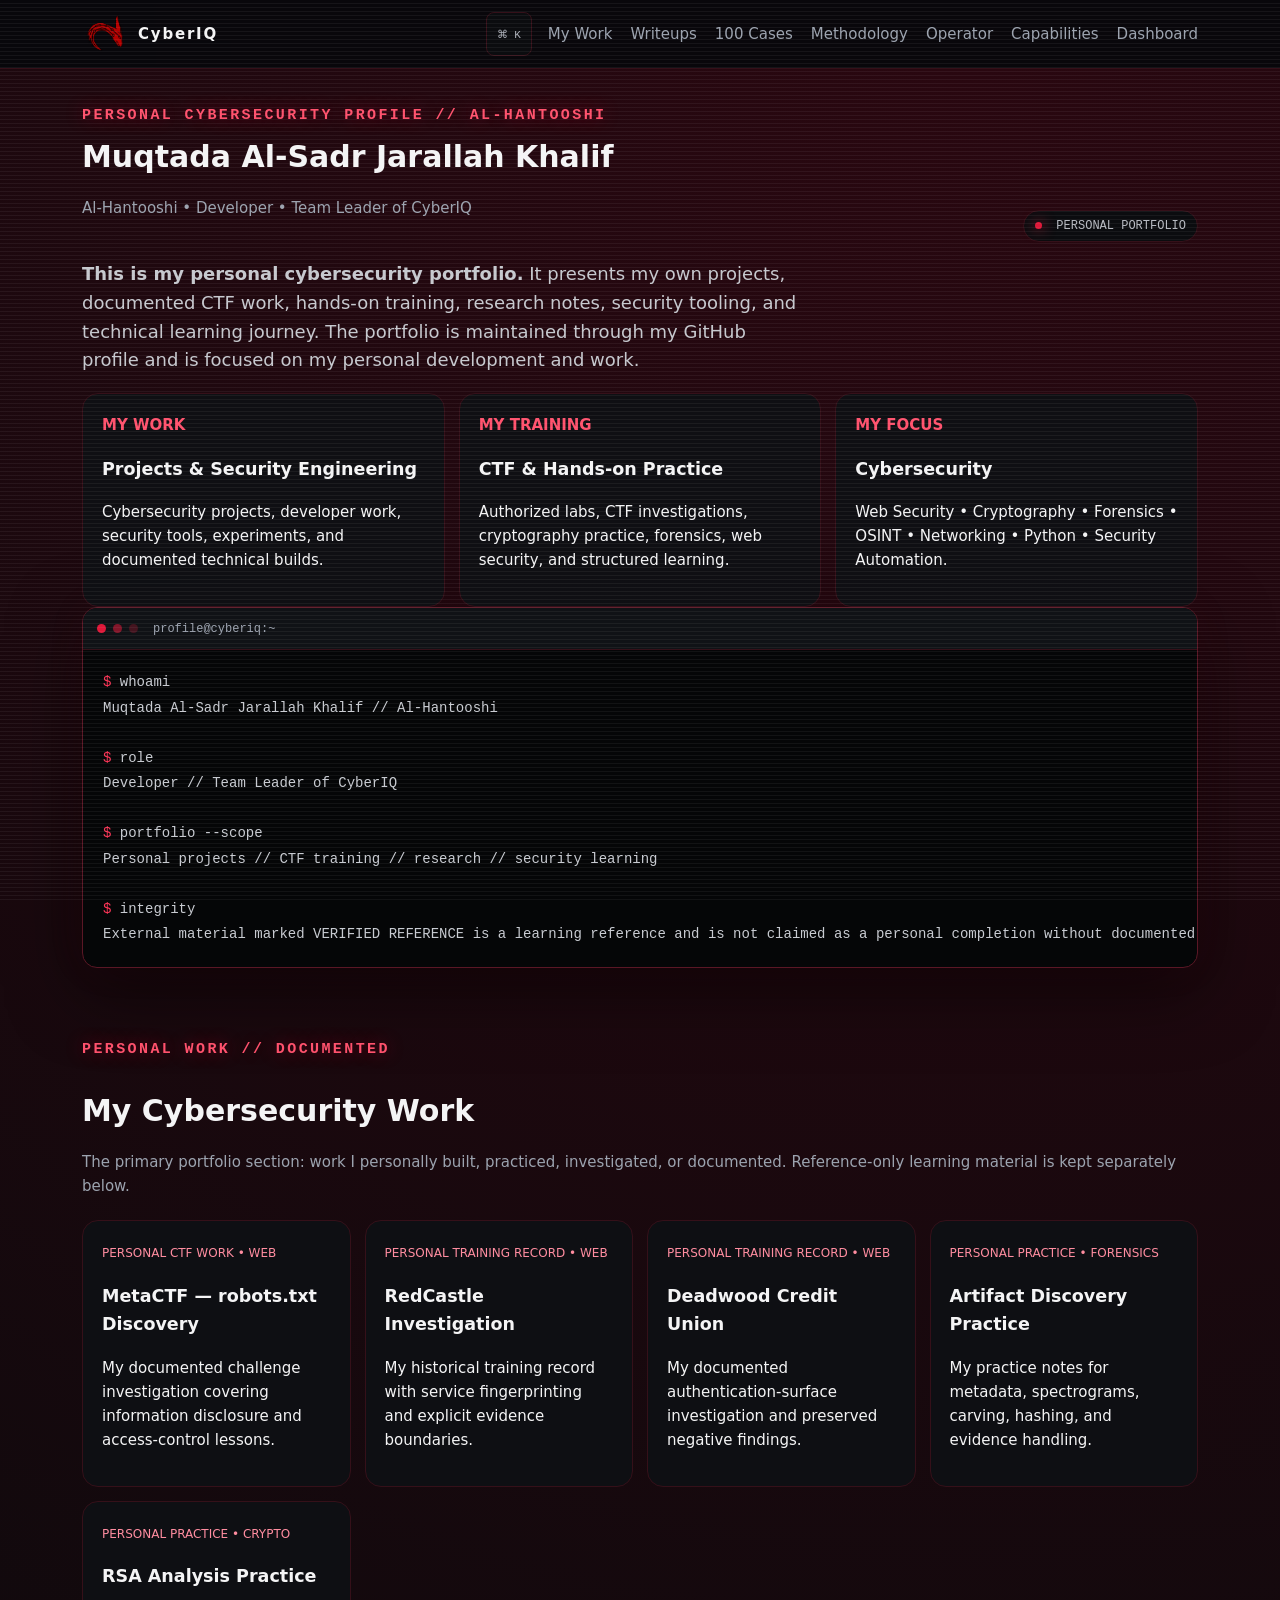
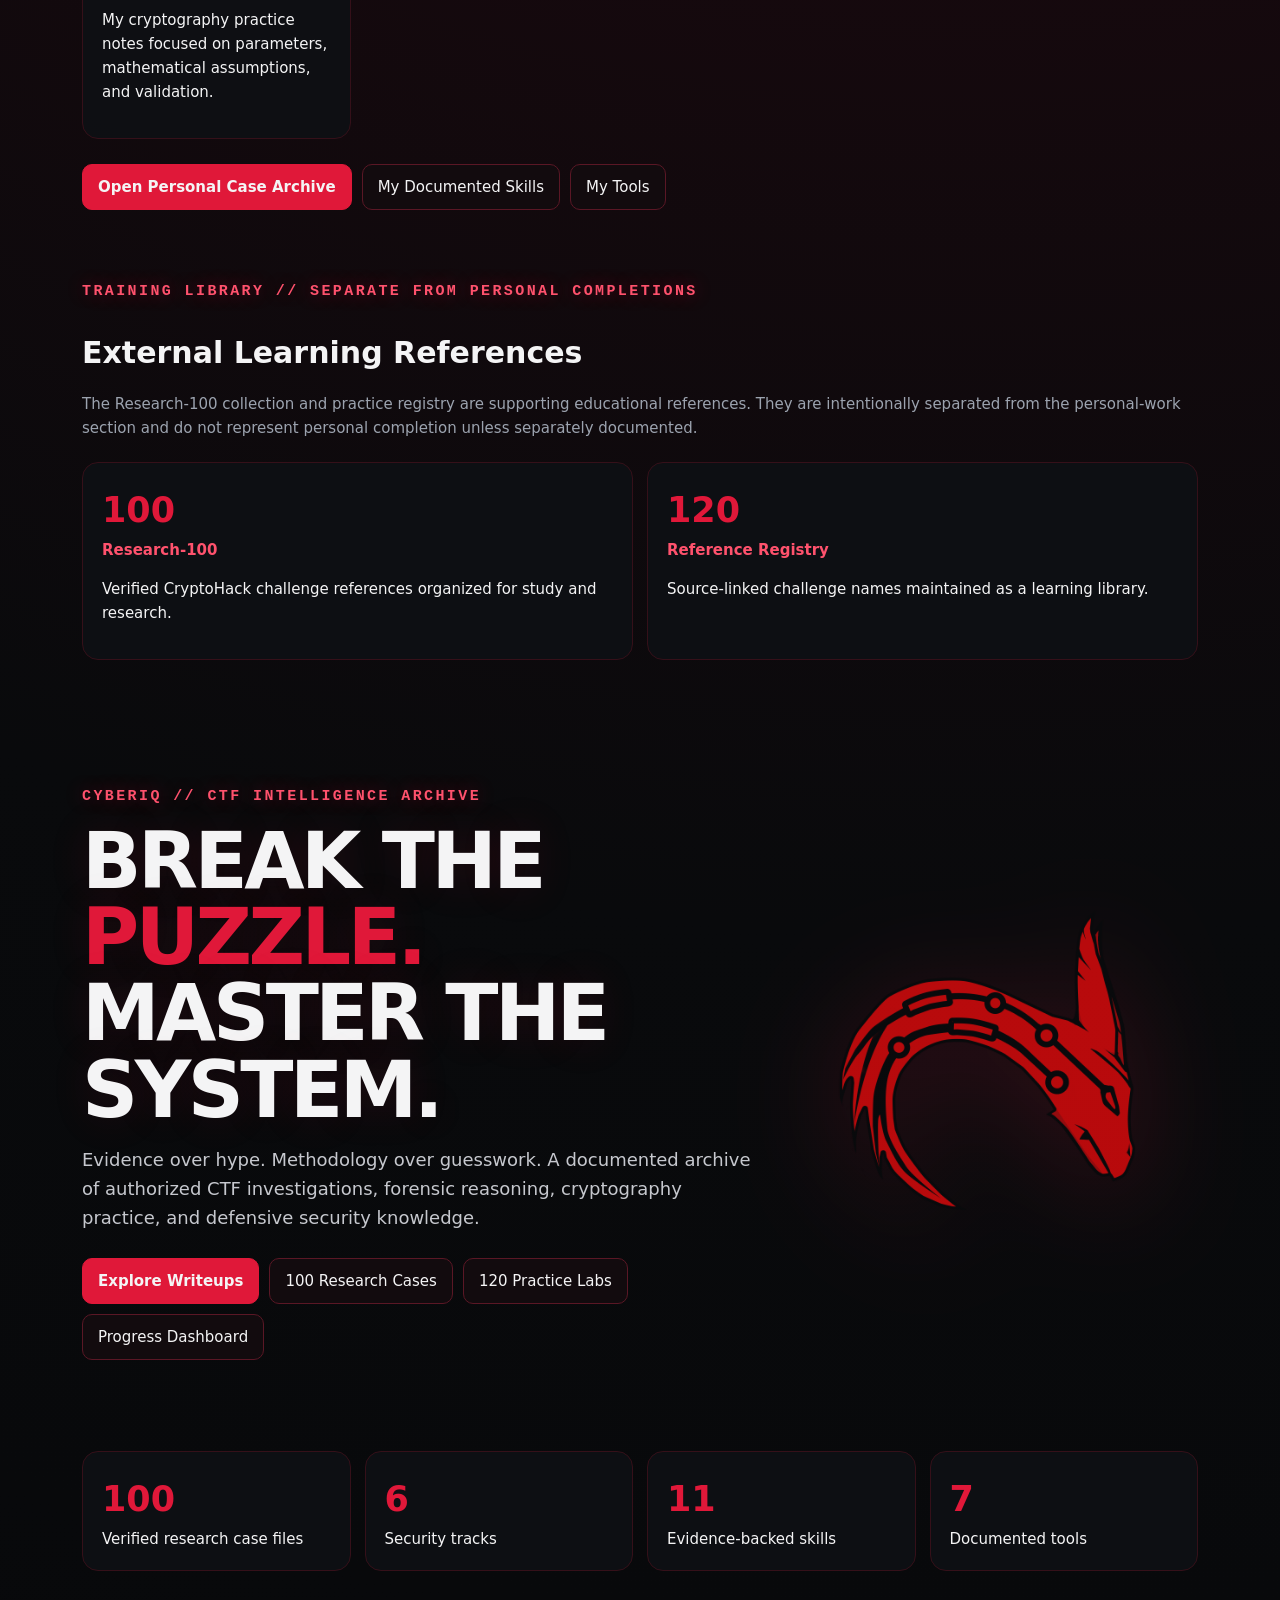
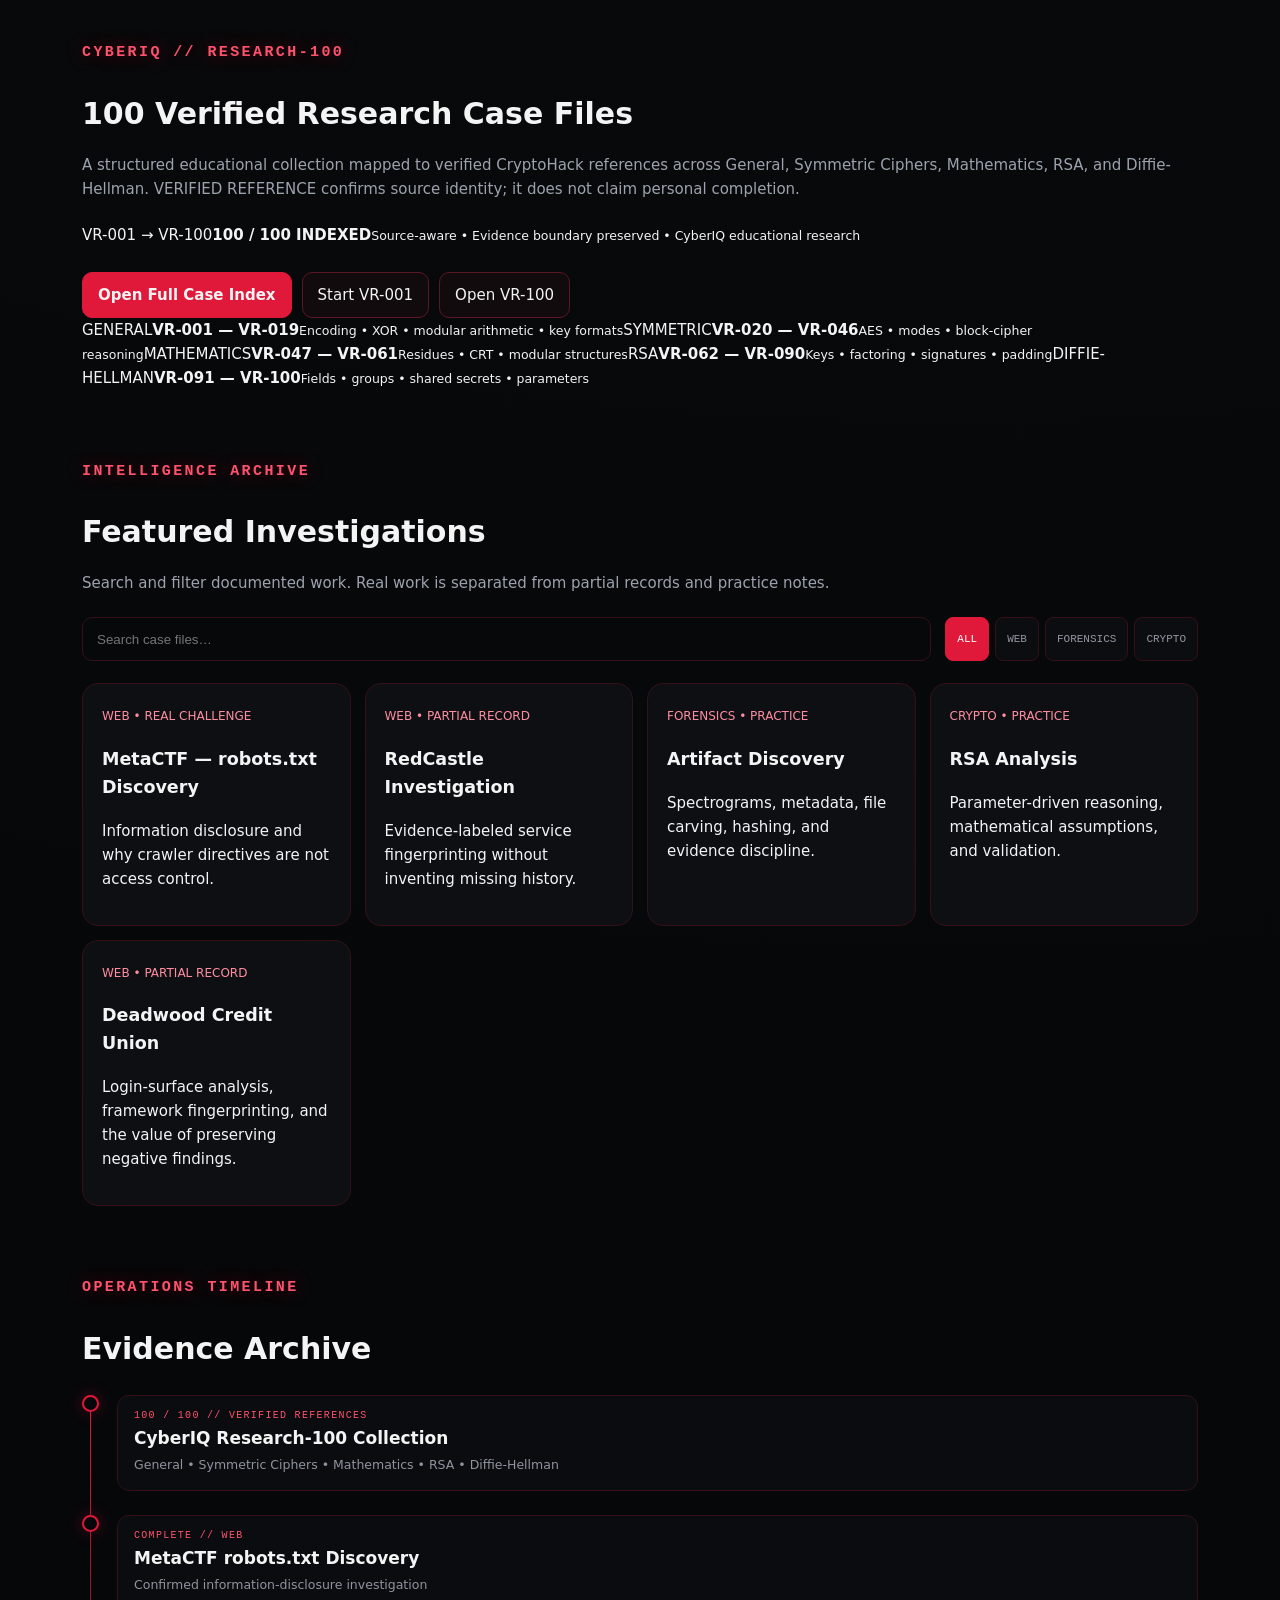
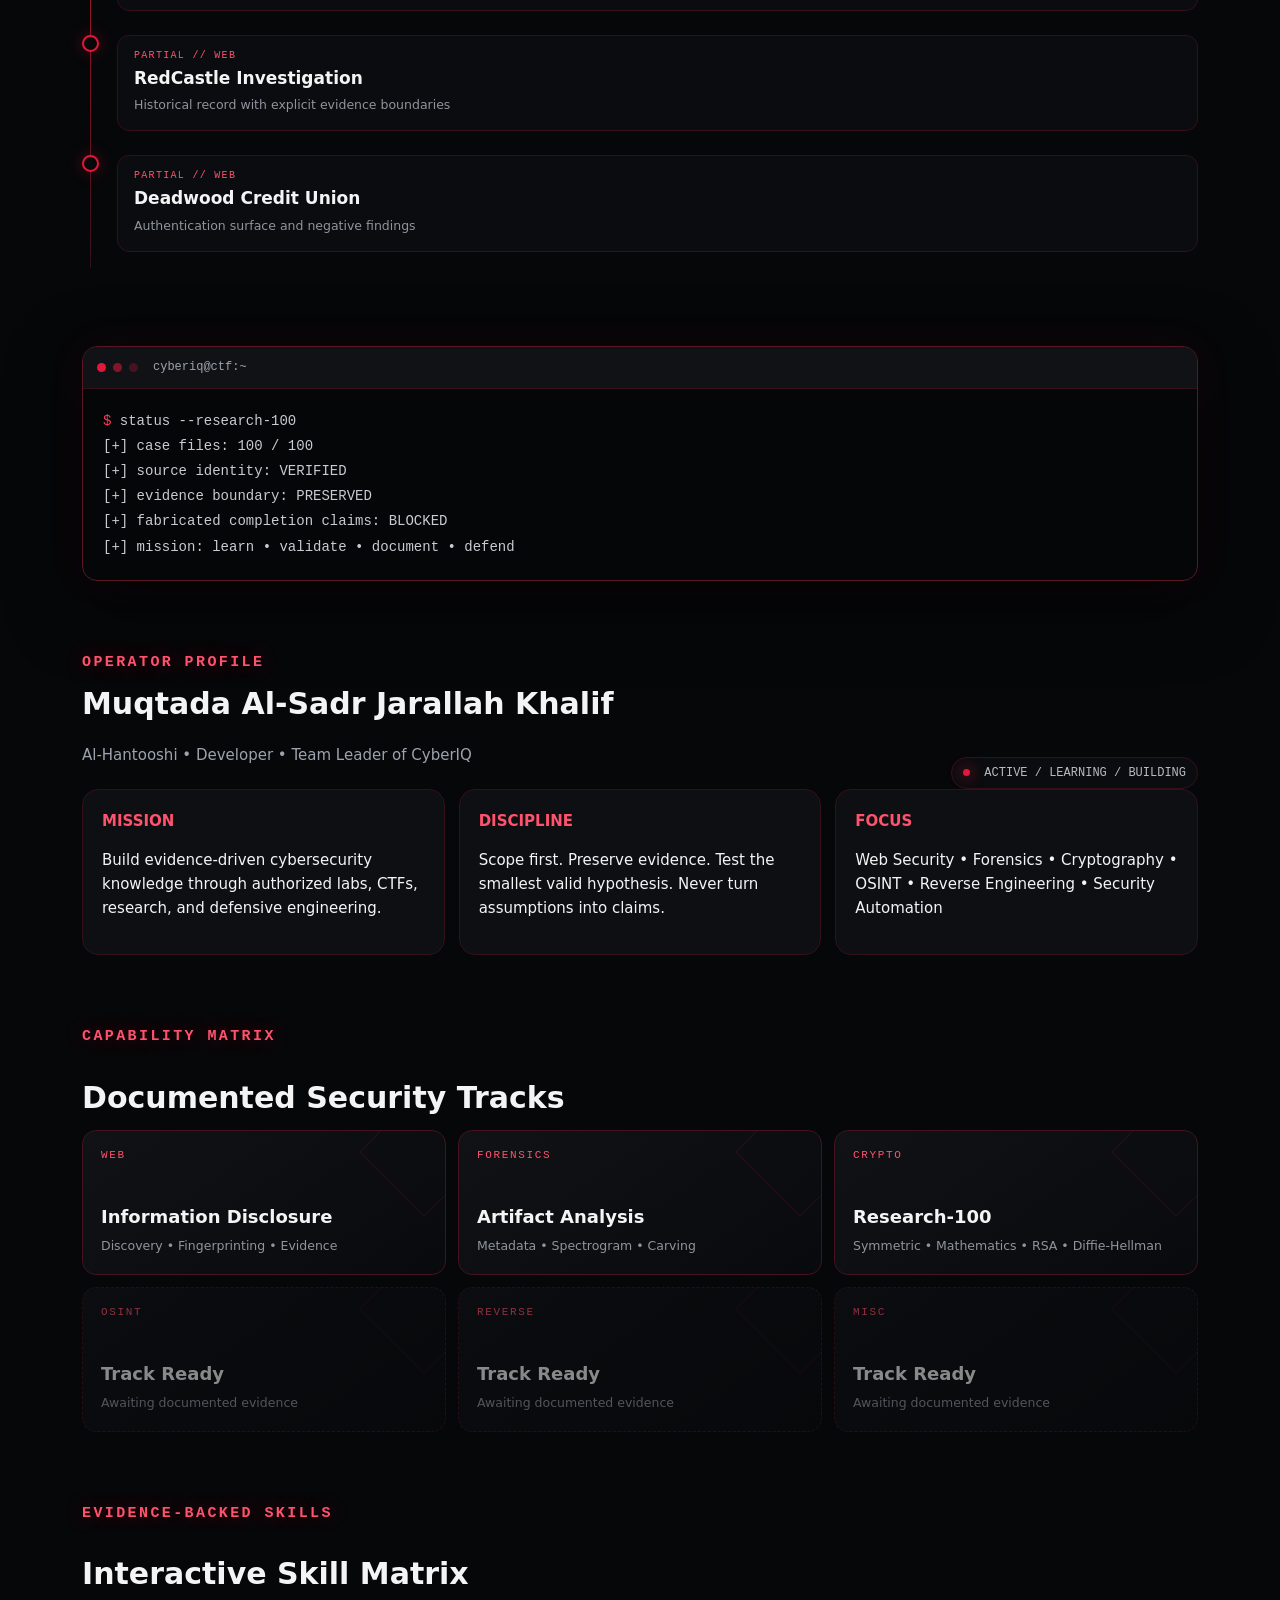
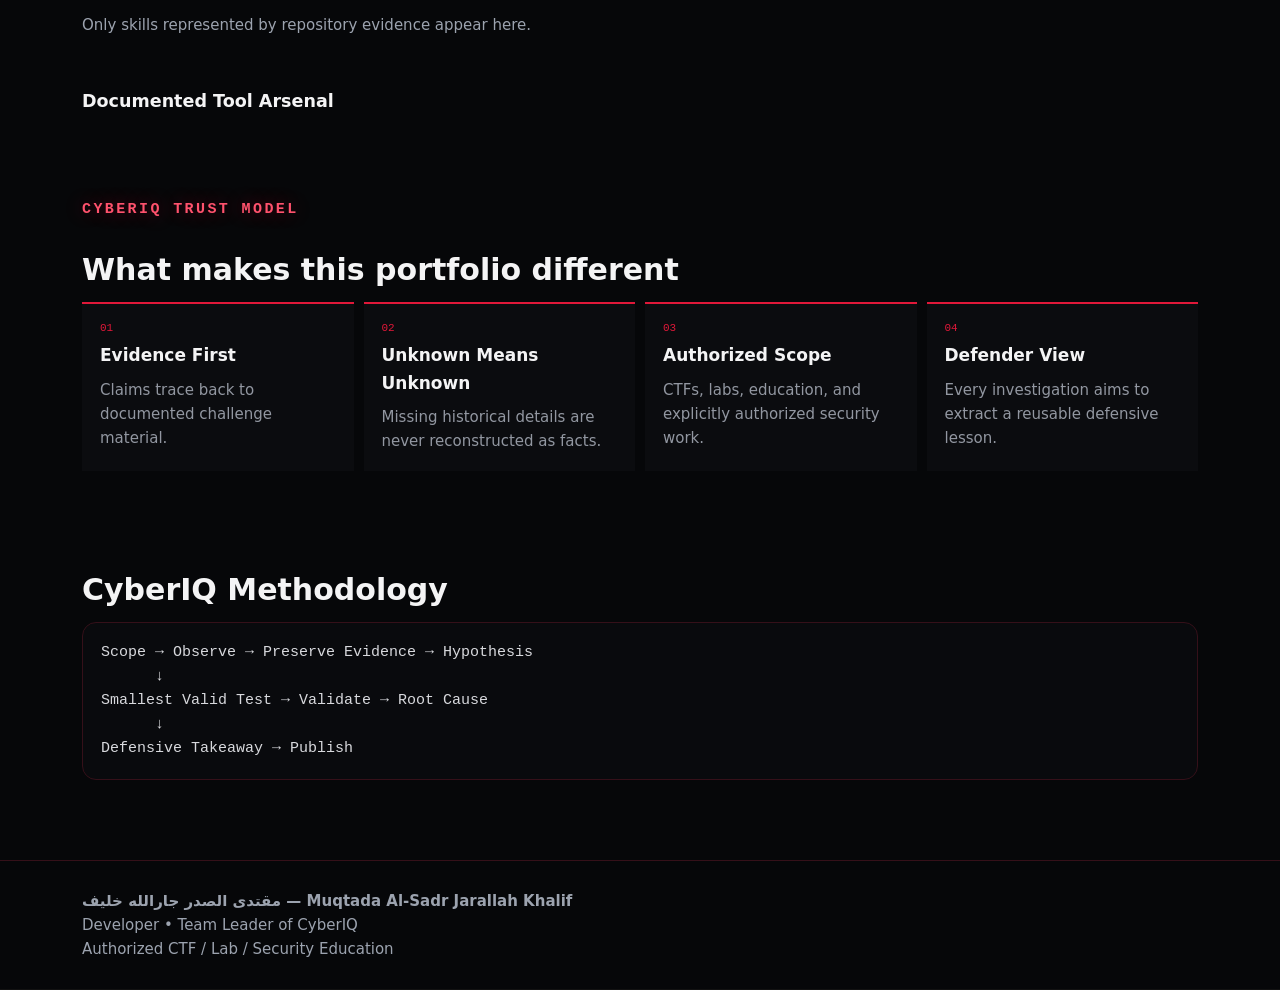
==== commit ae36a3af: "Align CTF static dashboard fallback with progress data" ====
--- a/index.html
+++ b/index.html
@@ -8,7 +8,7 @@
 Personal projects // CTF training // research // security learning
 
 <em>$</em> integrity
-External material marked VERIFIED REFERENCE is a learning reference and is not claimed as a personal completion without documented evidence.</pre></div></section><section id="my-work"><div class="eyebrow">PERSONAL WORK // DOCUMENTED</div><h2>My Cybersecurity Work</h2><p class="section-sub">The primary portfolio section: work I personally built, practiced, investigated, or documented. Reference-only learning material is kept separately below.</p><div class="grid"><a class="card entry" data-track="web" href="cases/metactf-robots/"><span class="tag">PERSONAL CTF WORK • WEB</span><h3>MetaCTF — robots.txt Discovery</h3><p>My documented challenge investigation covering information disclosure and access-control lessons.</p></a><a class="card entry" data-track="web" href="cases/redcastle/"><span class="tag">PERSONAL TRAINING RECORD • WEB</span><h3>RedCastle Investigation</h3><p>My historical training record with service fingerprinting and explicit evidence boundaries.</p></a><a class="card entry" data-track="web" href="cases/deadwood/"><span class="tag">PERSONAL TRAINING RECORD • WEB</span><h3>Deadwood Credit Union</h3><p>My documented authentication-surface investigation and preserved negative findings.</p></a><a class="card entry" data-track="forensics" href="cases/forensics-artifact/"><span class="tag">PERSONAL PRACTICE • FORENSICS</span><h3>Artifact Discovery Practice</h3><p>My practice notes for metadata, spectrograms, carving, hashing, and evidence handling.</p></a><a class="card entry" data-track="crypto" href="cases/rsa-analysis/"><span class="tag">PERSONAL PRACTICE • CRYPTO</span><h3>RSA Analysis Practice</h3><p>My cryptography practice notes focused on parameters, mathematical assumptions, and validation.</p></a></div><div class="actions"><a class="btn primary" href="#writeups">Open Personal Case Archive</a><a class="btn" href="SKILLS.md">My Documented Skills</a><a class="btn" href="TOOLS.md">My Tools</a></div></section><section id="reference-library"><div class="eyebrow">TRAINING LIBRARY // SEPARATE FROM PERSONAL COMPLETIONS</div><h2>External Learning References</h2><p class="section-sub">The Research-100 collection and practice registry are supporting educational references. They are intentionally separated from the personal-work section and do not represent personal completion unless separately documented.</p><div class="grid"><a class="card" href="cases/research-100/"><div class="metric">100</div><b>Research-100</b><p>Verified CryptoHack challenge references organized for study and research.</p></a><a class="card" href="practice/"><div class="metric">120</div><b>Reference Registry</b><p>Source-linked challenge names maintained as a learning library.</p></a></div></section><header class="hero"><div><div class="eyebrow">CYBERIQ // CTF INTELLIGENCE ARCHIVE</div><h1>BREAK THE <span>PUZZLE.</span><br>MASTER THE SYSTEM.</h1><p class="lead">Evidence over hype. Methodology over guesswork. A documented archive of authorized CTF investigations, forensic reasoning, cryptography practice, and defensive security knowledge.</p><div class="actions"><a class="btn primary" href="#writeups">Explore Writeups</a><a class="btn" href="#research-100">100 Research Cases</a><a class="btn" href="practice/">120 Practice Labs</a><a class="btn" href="dashboard/index.html">Progress Dashboard</a></div></div><img class="hero-logo" src="assets/IMG_20261003_025605_506.PNG" alt="CyberIQ"></header><section><div class="grid"><div class="card"><div class="metric">100</div>Verified research case files</div><div class="card"><div class="metric" id="tracks">6</div>Security tracks</div><div class="card"><div class="metric" id="skills">7</div>Evidence-backed skills</div><div class="card"><div class="metric" id="tools">7</div>Documented tools</div></div></section><section id="research-100"><div class="eyebrow">CYBERIQ // RESEARCH-100</div><h2>100 Verified Research Case Files</h2><p class="section-sub">A structured educational collection mapped to verified CryptoHack references across General, Symmetric Ciphers, Mathematics, RSA, and Diffie-Hellman. VERIFIED REFERENCE confirms source identity; it does not claim personal completion.</p><div class="research-banner"><div><span>VR-001 → VR-100</span><strong>100 / 100 INDEXED</strong><small>Source-aware • Evidence boundary preserved • CyberIQ educational research</small></div><div class="actions"><a class="btn primary" href="cases/research-100/README.md">Open Full Case Index</a><a class="btn" href="cases/research-100/vr-001-ascii.md">Start VR-001</a><a class="btn" href="cases/research-100/vr-100-static-client-2.md">Open VR-100</a></div></div><div class="case-track-grid"><a href="cases/research-100/README.md" class="case-track"><span>GENERAL</span><strong>VR-001 — VR-019</strong><small>Encoding • XOR • modular arithmetic • key formats</small></a><a href="cases/research-100/README.md" class="case-track"><span>SYMMETRIC</span><strong>VR-020 — VR-046</strong><small>AES • modes • block-cipher reasoning</small></a><a href="cases/research-100/README.md" class="case-track"><span>MATHEMATICS</span><strong>VR-047 — VR-061</strong><small>Residues • CRT • modular structures</small></a><a href="cases/research-100/README.md" class="case-track"><span>RSA</span><strong>VR-062 — VR-090</strong><small>Keys • factoring • signatures • padding</small></a><a href="cases/research-100/README.md" class="case-track"><span>DIFFIE-HELLMAN</span><strong>VR-091 — VR-100</strong><small>Fields • groups • shared secrets • parameters</small></a></div></section><section id="writeups"><div class="eyebrow">INTELLIGENCE ARCHIVE</div><h2>Featured Investigations</h2><p class="section-sub">Search and filter documented work. Real work is separated from partial records and practice notes.</p><div class="archive-controls"><input id="case-search" type="search" placeholder="Search case files…" aria-label="Search case files"><div class="filters"><button class="active" data-filter="all">ALL</button><button data-filter="web">WEB</button><button data-filter="forensics">FORENSICS</button><button data-filter="crypto">CRYPTO</button></div></div><div class="grid"><a class="card entry" data-track="web" href="cases/metactf-robots/"><span class="tag">WEB • REAL CHALLENGE</span><h3>MetaCTF — robots.txt Discovery</h3><p>Information disclosure and why crawler directives are not access control.</p></a><a class="card entry" data-track="web" href="cases/redcastle/"><span class="tag">WEB • PARTIAL RECORD</span><h3>RedCastle Investigation</h3><p>Evidence-labeled service fingerprinting without inventing missing history.</p></a><a class="card entry" data-track="forensics" href="cases/forensics-artifact/"><span class="tag">FORENSICS • PRACTICE</span><h3>Artifact Discovery</h3><p>Spectrograms, metadata, file carving, hashing, and evidence discipline.</p></a><a class="card entry" data-track="crypto" href="cases/rsa-analysis/"><span class="tag">CRYPTO • PRACTICE</span><h3>RSA Analysis</h3><p>Parameter-driven reasoning, mathematical assumptions, and validation.</p></a><a class="card entry" data-track="web" href="cases/deadwood/"><span class="tag">WEB • PARTIAL RECORD</span><h3>Deadwood Credit Union</h3><p>Login-surface analysis, framework fingerprinting, and the value of preserving negative findings.</p></a></div></section><section id="timeline"><div class="eyebrow">OPERATIONS TIMELINE</div><h2>Evidence Archive</h2><div class="timeline"><a href="cases/research-100/README.md"><i></i><div><span>100 / 100 // VERIFIED REFERENCES</span><strong>CyberIQ Research-100 Collection</strong><small>General • Symmetric Ciphers • Mathematics • RSA • Diffie-Hellman</small></div></a><a href="cases/metactf-robots/"><i></i><div><span>COMPLETE // WEB</span><strong>MetaCTF robots.txt Discovery</strong><small>Confirmed information-disclosure investigation</small></div></a><a href="cases/redcastle/"><i></i><div><span>PARTIAL // WEB</span><strong>RedCastle Investigation</strong><small>Historical record with explicit evidence boundaries</small></div></a><a href="cases/deadwood/"><i></i><div><span>PARTIAL // WEB</span><strong>Deadwood Credit Union</strong><small>Authentication surface and negative findings</small></div></a></div></section><section><div class="terminal"><div class="terminal-top"><span></span><span></span><span></span><b>cyberiq@ctf:~</b></div><pre><em>$</em> status --research-100
+External material marked VERIFIED REFERENCE is a learning reference and is not claimed as a personal completion without documented evidence.</pre></div></section><section id="my-work"><div class="eyebrow">PERSONAL WORK // DOCUMENTED</div><h2>My Cybersecurity Work</h2><p class="section-sub">The primary portfolio section: work I personally built, practiced, investigated, or documented. Reference-only learning material is kept separately below.</p><div class="grid"><a class="card entry" data-track="web" href="cases/metactf-robots/"><span class="tag">PERSONAL CTF WORK • WEB</span><h3>MetaCTF — robots.txt Discovery</h3><p>My documented challenge investigation covering information disclosure and access-control lessons.</p></a><a class="card entry" data-track="web" href="cases/redcastle/"><span class="tag">PERSONAL TRAINING RECORD • WEB</span><h3>RedCastle Investigation</h3><p>My historical training record with service fingerprinting and explicit evidence boundaries.</p></a><a class="card entry" data-track="web" href="cases/deadwood/"><span class="tag">PERSONAL TRAINING RECORD • WEB</span><h3>Deadwood Credit Union</h3><p>My documented authentication-surface investigation and preserved negative findings.</p></a><a class="card entry" data-track="forensics" href="cases/forensics-artifact/"><span class="tag">PERSONAL PRACTICE • FORENSICS</span><h3>Artifact Discovery Practice</h3><p>My practice notes for metadata, spectrograms, carving, hashing, and evidence handling.</p></a><a class="card entry" data-track="crypto" href="cases/rsa-analysis/"><span class="tag">PERSONAL PRACTICE • CRYPTO</span><h3>RSA Analysis Practice</h3><p>My cryptography practice notes focused on parameters, mathematical assumptions, and validation.</p></a></div><div class="actions"><a class="btn primary" href="#writeups">Open Personal Case Archive</a><a class="btn" href="SKILLS.md">My Documented Skills</a><a class="btn" href="TOOLS.md">My Tools</a></div></section><section id="reference-library"><div class="eyebrow">TRAINING LIBRARY // SEPARATE FROM PERSONAL COMPLETIONS</div><h2>External Learning References</h2><p class="section-sub">The Research-100 collection and practice registry are supporting educational references. They are intentionally separated from the personal-work section and do not represent personal completion unless separately documented.</p><div class="grid"><a class="card" href="cases/research-100/"><div class="metric">100</div><b>Research-100</b><p>Verified CryptoHack challenge references organized for study and research.</p></a><a class="card" href="practice/"><div class="metric">120</div><b>Reference Registry</b><p>Source-linked challenge names maintained as a learning library.</p></a></div></section><header class="hero"><div><div class="eyebrow">CYBERIQ // CTF INTELLIGENCE ARCHIVE</div><h1>BREAK THE <span>PUZZLE.</span><br>MASTER THE SYSTEM.</h1><p class="lead">Evidence over hype. Methodology over guesswork. A documented archive of authorized CTF investigations, forensic reasoning, cryptography practice, and defensive security knowledge.</p><div class="actions"><a class="btn primary" href="#writeups">Explore Writeups</a><a class="btn" href="#research-100">100 Research Cases</a><a class="btn" href="practice/">120 Practice Labs</a><a class="btn" href="dashboard/index.html">Progress Dashboard</a></div></div><img class="hero-logo" src="assets/IMG_20261003_025605_506.PNG" alt="CyberIQ"></header><section><div class="grid"><div class="card"><div class="metric">100</div>Verified research case files</div><div class="card"><div class="metric" id="tracks">6</div>Security tracks</div><div class="card"><div class="metric" id="skills">11</div>Evidence-backed skills</div><div class="card"><div class="metric" id="tools">7</div>Documented tools</div></div></section><section id="research-100"><div class="eyebrow">CYBERIQ // RESEARCH-100</div><h2>100 Verified Research Case Files</h2><p class="section-sub">A structured educational collection mapped to verified CryptoHack references across General, Symmetric Ciphers, Mathematics, RSA, and Diffie-Hellman. VERIFIED REFERENCE confirms source identity; it does not claim personal completion.</p><div class="research-banner"><div><span>VR-001 → VR-100</span><strong>100 / 100 INDEXED</strong><small>Source-aware • Evidence boundary preserved • CyberIQ educational research</small></div><div class="actions"><a class="btn primary" href="cases/research-100/README.md">Open Full Case Index</a><a class="btn" href="cases/research-100/vr-001-ascii.md">Start VR-001</a><a class="btn" href="cases/research-100/vr-100-static-client-2.md">Open VR-100</a></div></div><div class="case-track-grid"><a href="cases/research-100/README.md" class="case-track"><span>GENERAL</span><strong>VR-001 — VR-019</strong><small>Encoding • XOR • modular arithmetic • key formats</small></a><a href="cases/research-100/README.md" class="case-track"><span>SYMMETRIC</span><strong>VR-020 — VR-046</strong><small>AES • modes • block-cipher reasoning</small></a><a href="cases/research-100/README.md" class="case-track"><span>MATHEMATICS</span><strong>VR-047 — VR-061</strong><small>Residues • CRT • modular structures</small></a><a href="cases/research-100/README.md" class="case-track"><span>RSA</span><strong>VR-062 — VR-090</strong><small>Keys • factoring • signatures • padding</small></a><a href="cases/research-100/README.md" class="case-track"><span>DIFFIE-HELLMAN</span><strong>VR-091 — VR-100</strong><small>Fields • groups • shared secrets • parameters</small></a></div></section><section id="writeups"><div class="eyebrow">INTELLIGENCE ARCHIVE</div><h2>Featured Investigations</h2><p class="section-sub">Search and filter documented work. Real work is separated from partial records and practice notes.</p><div class="archive-controls"><input id="case-search" type="search" placeholder="Search case files…" aria-label="Search case files"><div class="filters"><button class="active" data-filter="all">ALL</button><button data-filter="web">WEB</button><button data-filter="forensics">FORENSICS</button><button data-filter="crypto">CRYPTO</button></div></div><div class="grid"><a class="card entry" data-track="web" href="cases/metactf-robots/"><span class="tag">WEB • REAL CHALLENGE</span><h3>MetaCTF — robots.txt Discovery</h3><p>Information disclosure and why crawler directives are not access control.</p></a><a class="card entry" data-track="web" href="cases/redcastle/"><span class="tag">WEB • PARTIAL RECORD</span><h3>RedCastle Investigation</h3><p>Evidence-labeled service fingerprinting without inventing missing history.</p></a><a class="card entry" data-track="forensics" href="cases/forensics-artifact/"><span class="tag">FORENSICS • PRACTICE</span><h3>Artifact Discovery</h3><p>Spectrograms, metadata, file carving, hashing, and evidence discipline.</p></a><a class="card entry" data-track="crypto" href="cases/rsa-analysis/"><span class="tag">CRYPTO • PRACTICE</span><h3>RSA Analysis</h3><p>Parameter-driven reasoning, mathematical assumptions, and validation.</p></a><a class="card entry" data-track="web" href="cases/deadwood/"><span class="tag">WEB • PARTIAL RECORD</span><h3>Deadwood Credit Union</h3><p>Login-surface analysis, framework fingerprinting, and the value of preserving negative findings.</p></a></div></section><section id="timeline"><div class="eyebrow">OPERATIONS TIMELINE</div><h2>Evidence Archive</h2><div class="timeline"><a href="cases/research-100/README.md"><i></i><div><span>100 / 100 // VERIFIED REFERENCES</span><strong>CyberIQ Research-100 Collection</strong><small>General • Symmetric Ciphers • Mathematics • RSA • Diffie-Hellman</small></div></a><a href="cases/metactf-robots/"><i></i><div><span>COMPLETE // WEB</span><strong>MetaCTF robots.txt Discovery</strong><small>Confirmed information-disclosure investigation</small></div></a><a href="cases/redcastle/"><i></i><div><span>PARTIAL // WEB</span><strong>RedCastle Investigation</strong><small>Historical record with explicit evidence boundaries</small></div></a><a href="cases/deadwood/"><i></i><div><span>PARTIAL // WEB</span><strong>Deadwood Credit Union</strong><small>Authentication surface and negative findings</small></div></a></div></section><section><div class="terminal"><div class="terminal-top"><span></span><span></span><span></span><b>cyberiq@ctf:~</b></div><pre><em>$</em> status --research-100
 [+] case files: 100 / 100
 [+] source identity: VERIFIED
 [+] evidence boundary: PRESERVED
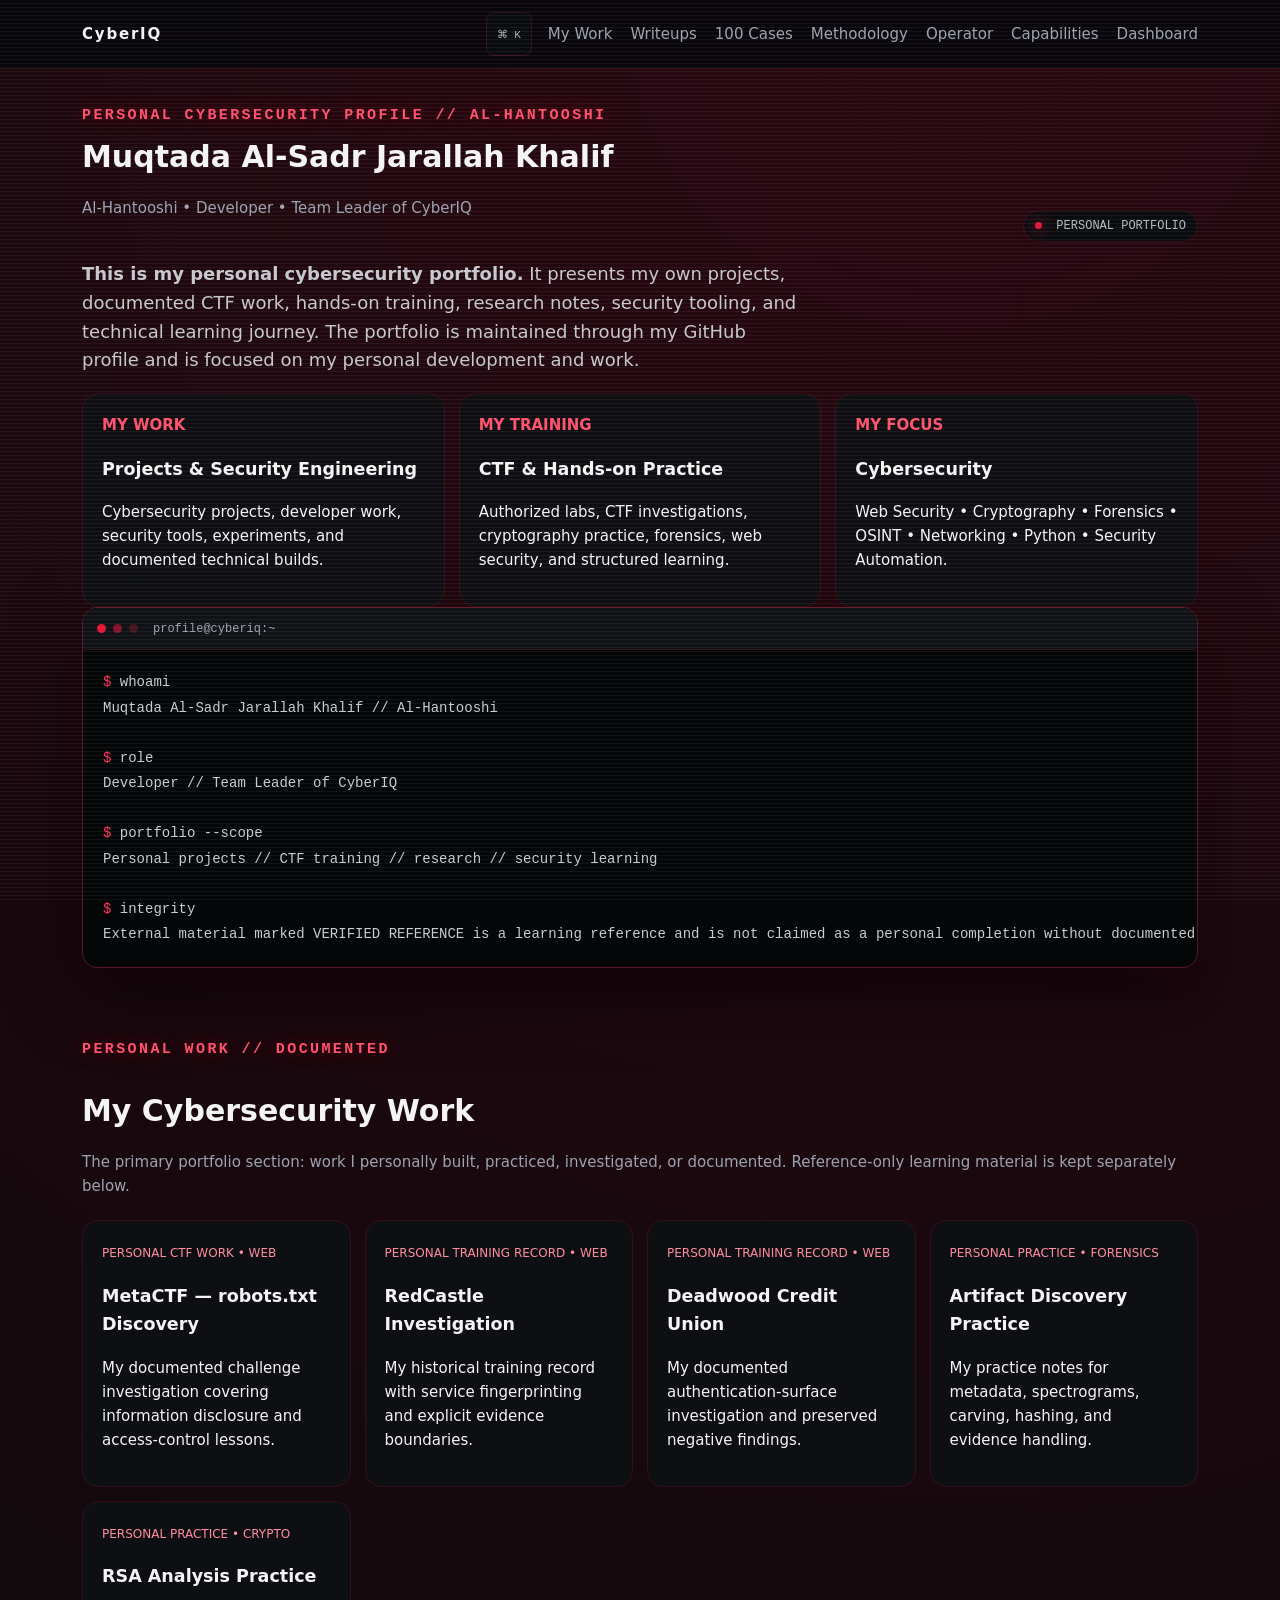
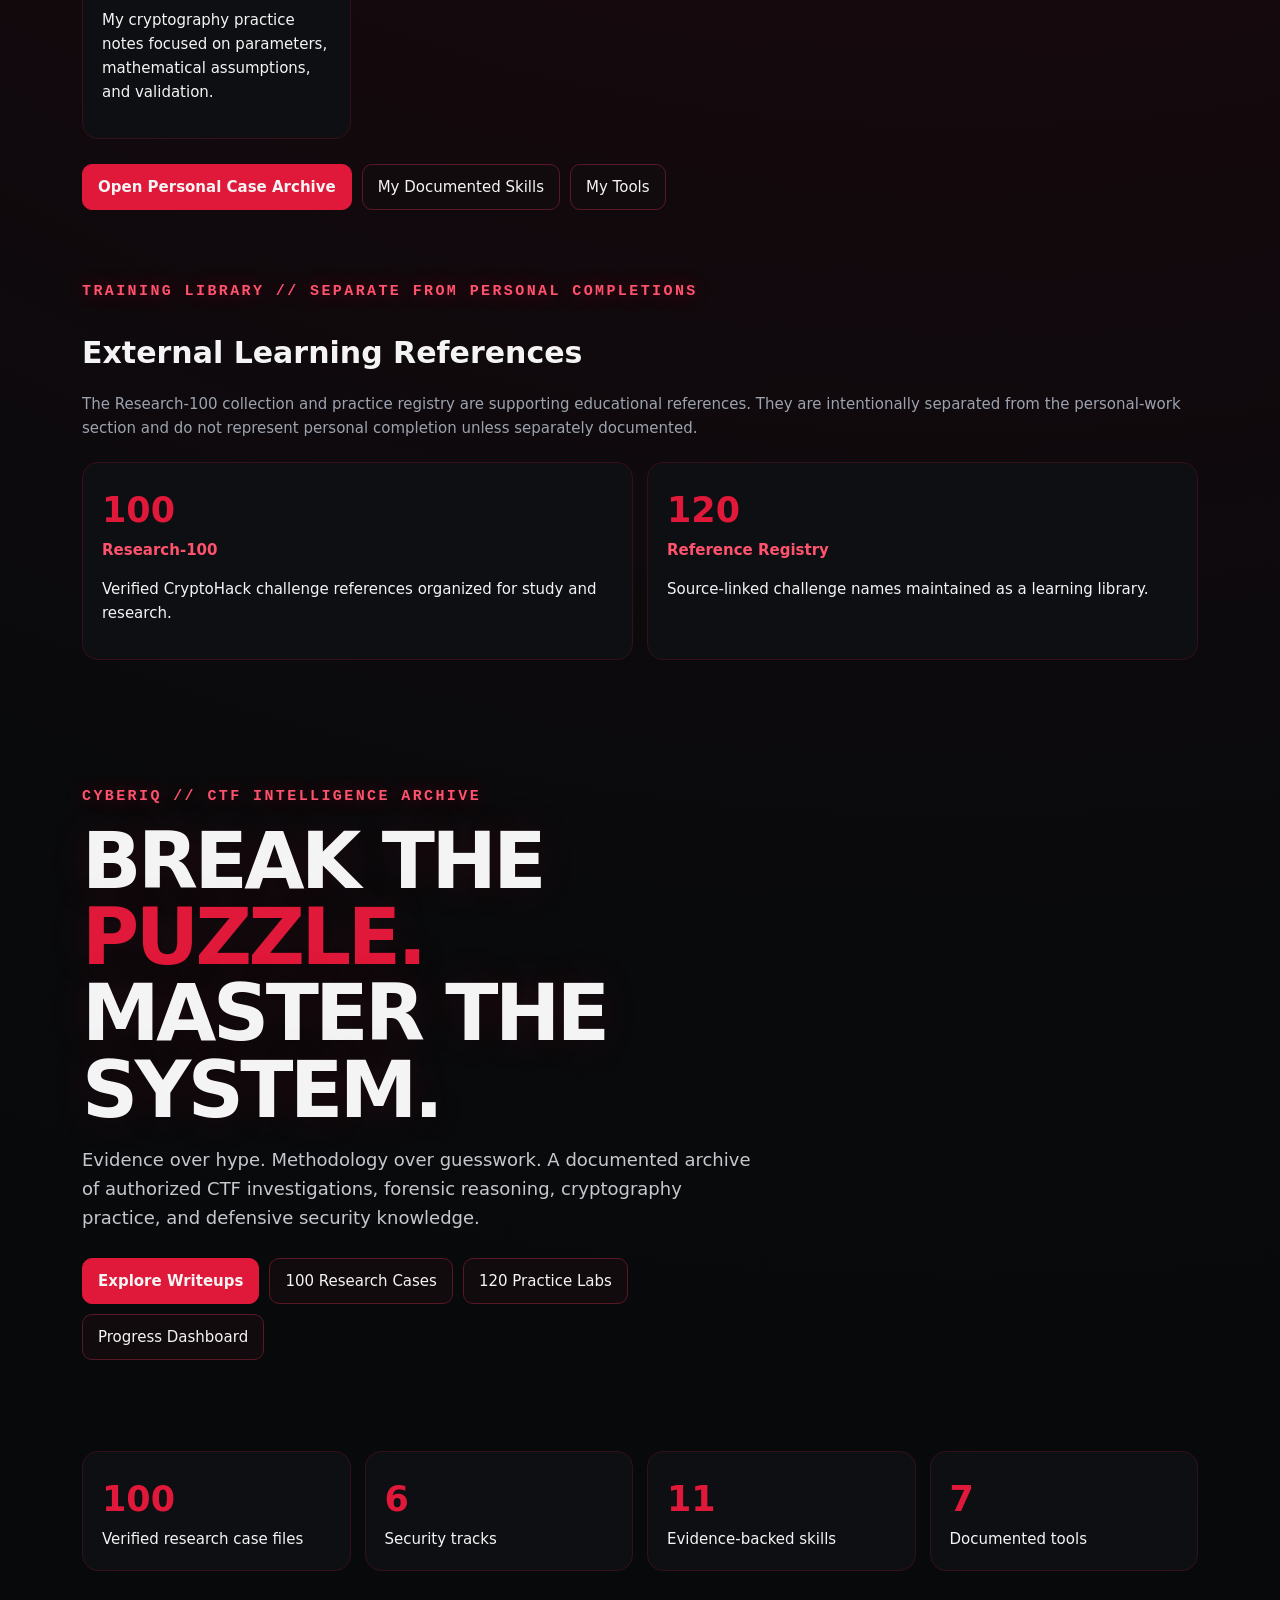
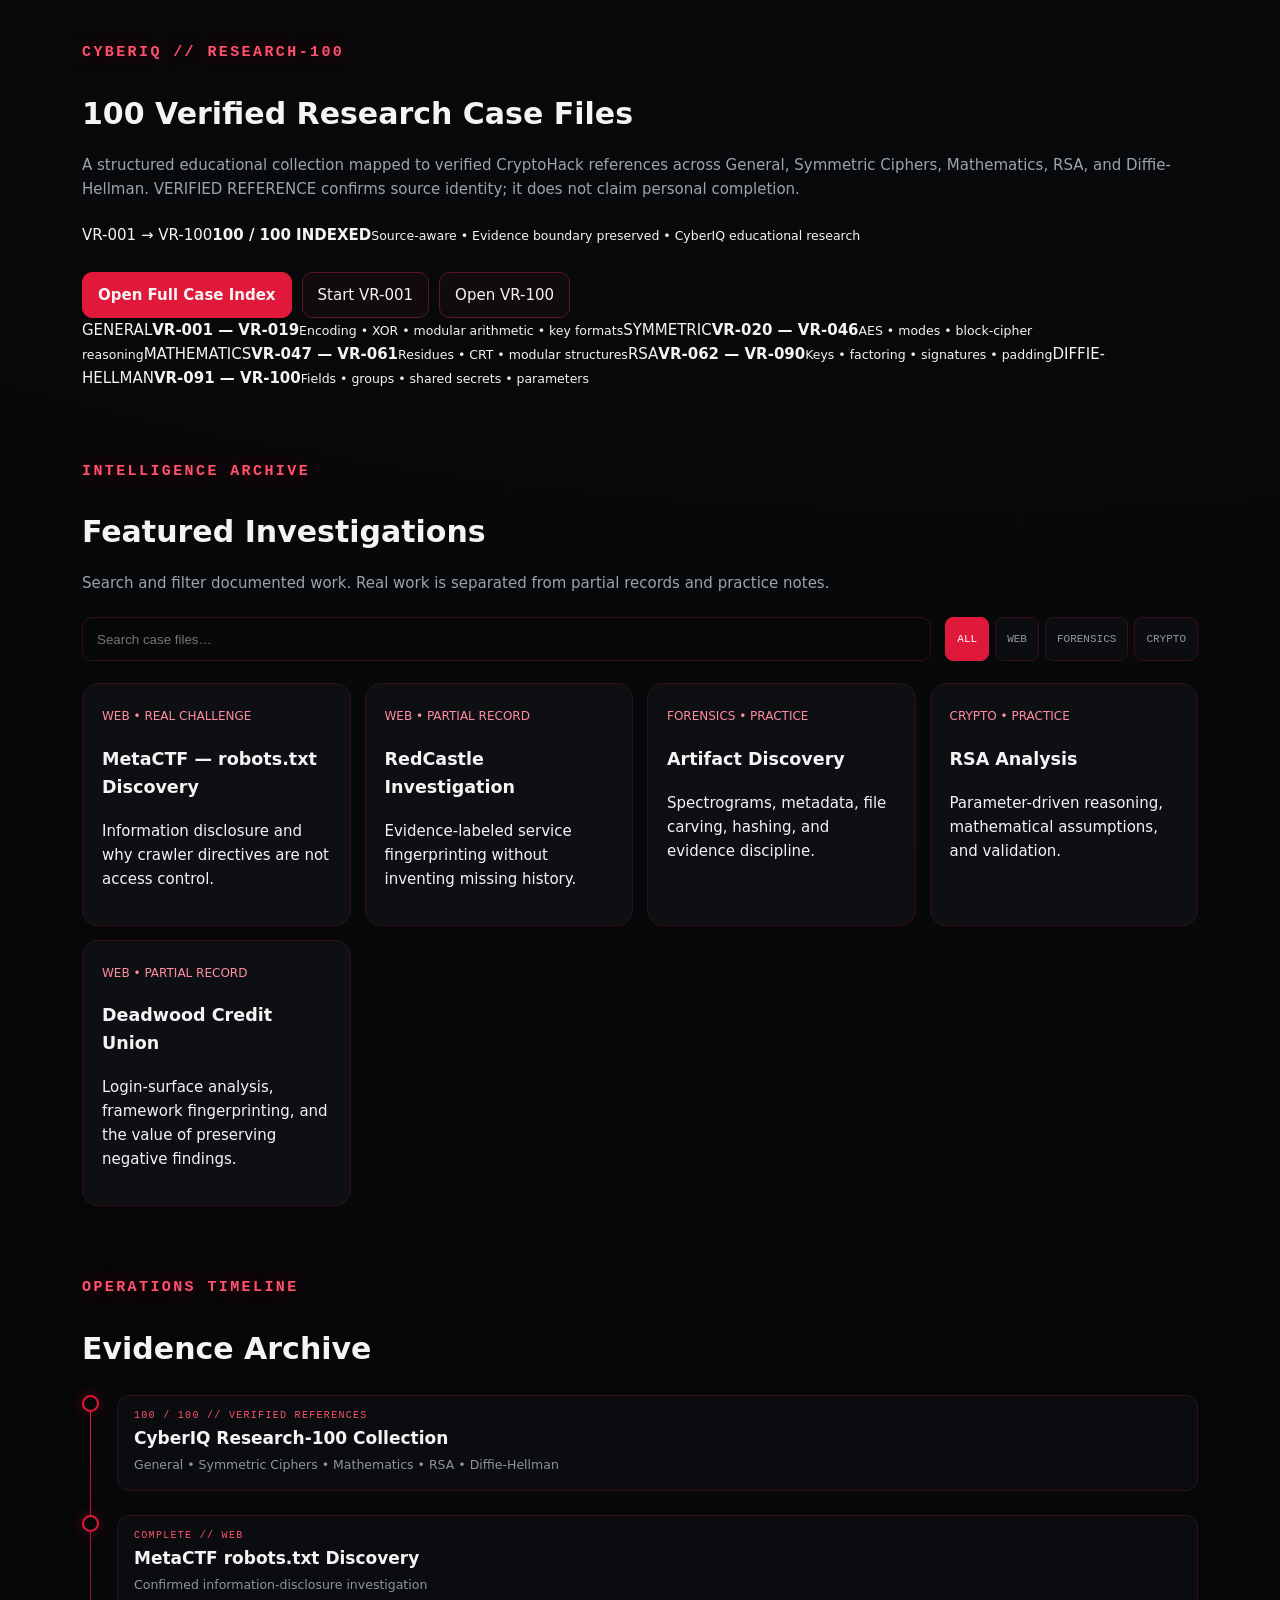
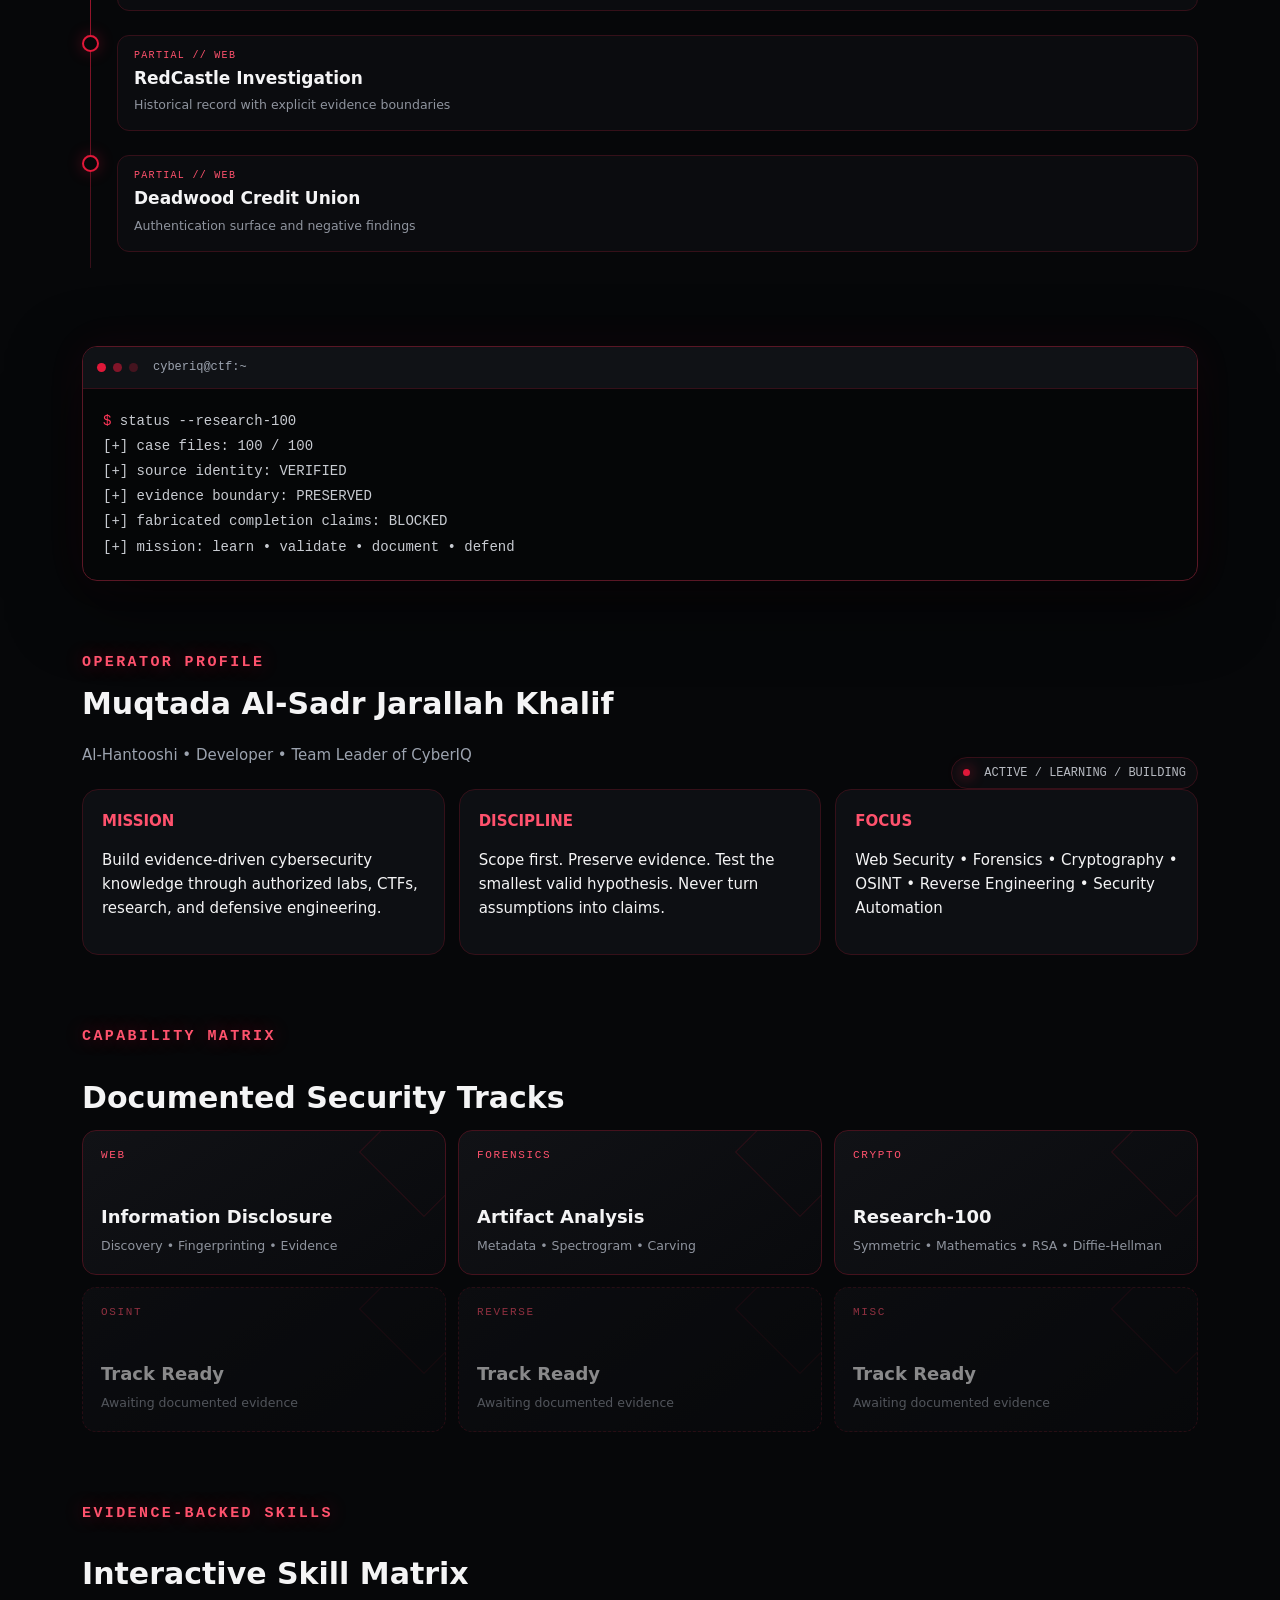
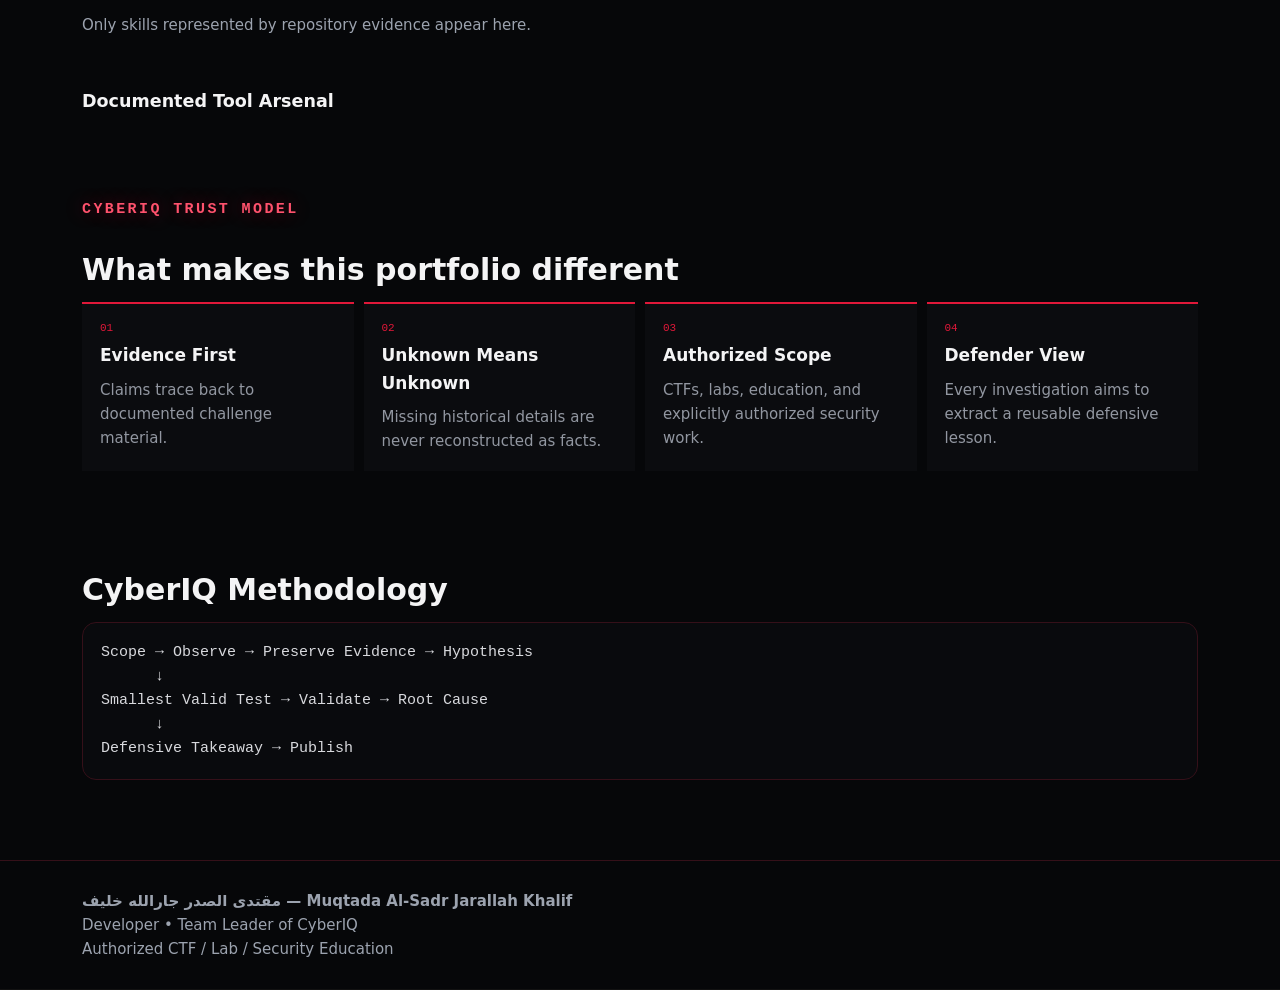
==== commit feba36b7: "Remove broken official-logo references until asset is present" ====
--- a/index.html
+++ b/index.html
@@ -1,4 +1,4 @@
-<!doctype html><html lang="en"><head><meta charset="utf-8"><meta name="viewport" content="width=device-width,initial-scale=1"><meta name="description" content="CyberIQ evidence-driven CTF portfolio: authorized writeups, forensics, cryptography, web security, methodology and defensive lessons."><meta name="theme-color" content="#060709"><meta property="og:title" content="CyberIQ CTF Portfolio"><meta property="og:description" content="Evidence-driven authorized CTF investigations and cybersecurity knowledge."><meta property="og:type" content="website"><meta property="og:url" content="https://hfsduu5-coder.github.io/-CTF-Writeups-cyberiq/"><meta name="robots" content="index,follow"><meta name="color-scheme" content="dark"><meta property="og:image" content="assets/IMG_20261003_025605_506.PNG"><meta name="twitter:card" content="summary_large_image"><link rel="icon" href="assets/IMG_20261003_025605_506.PNG"><link rel="manifest" href="manifest.webmanifest"><title>CyberIQ CTF Portfolio</title><link rel="stylesheet" href="site/style.css"></head><body><nav><div class="wrap"><div class="brand"><img src="assets/IMG_20261003_025605_506.PNG" alt="CyberIQ"> CyberIQ</div><button id="cmd-open" class="cmd-open" aria-label="Open command palette">⌘ K</button><div class="navlinks"><a href="#my-work">My Work</a><a href="#writeups">Writeups</a><a href="#research-100">100 Cases</a><a href="#method">Methodology</a><a href="#operator">Operator</a><a href="#capabilities">Capabilities</a><a href="dashboard/index.html">Dashboard</a></div></div></nav><div class="scanlines"></div><main class="wrap"><section id="personal-work" class="personal-work"><div class="eyebrow">PERSONAL CYBERSECURITY PROFILE // AL-HANTOOSHI</div><div class="section-head"><div><h2>Muqtada Al-Sadr Jarallah Khalif</h2><p class="section-sub">Al-Hantooshi • Developer • Team Leader of CyberIQ</p></div><div class="status"><i></i> PERSONAL PORTFOLIO</div></div><p class="lead"><strong>This is my personal cybersecurity portfolio.</strong> It presents my own projects, documented CTF work, hands-on training, research notes, security tooling, and technical learning journey. The portfolio is maintained through my GitHub profile and is focused on my personal development and work.</p><div class="grid"><div class="card"><b>MY WORK</b><h3>Projects & Security Engineering</h3><p>Cybersecurity projects, developer work, security tools, experiments, and documented technical builds.</p></div><div class="card"><b>MY TRAINING</b><h3>CTF & Hands-on Practice</h3><p>Authorized labs, CTF investigations, cryptography practice, forensics, web security, and structured learning.</p></div><div class="card"><b>MY FOCUS</b><h3>Cybersecurity</h3><p>Web Security • Cryptography • Forensics • OSINT • Networking • Python • Security Automation.</p></div></div><div class="terminal"><div class="terminal-top"><span></span><span></span><span></span><b>profile@cyberiq:~</b></div><pre><em>$</em> whoami
+<!doctype html><html lang="en"><head><meta charset="utf-8"><meta name="viewport" content="width=device-width,initial-scale=1"><meta name="description" content="CyberIQ evidence-driven CTF portfolio: authorized writeups, forensics, cryptography, web security, methodology and defensive lessons."><meta name="theme-color" content="#060709"><meta property="og:title" content="CyberIQ CTF Portfolio"><meta property="og:description" content="Evidence-driven authorized CTF investigations and cybersecurity knowledge."><meta property="og:type" content="website"><meta property="og:url" content="https://hfsduu5-coder.github.io/-CTF-Writeups-cyberiq/"><meta name="robots" content="index,follow"><meta name="color-scheme" content="dark"><meta name="twitter:card" content="summary_large_image"><link rel="manifest" href="manifest.webmanifest"><title>CyberIQ CTF Portfolio</title><link rel="stylesheet" href="site/style.css"></head><body><nav><div class="wrap"><div class="brand">CyberIQ</div><button id="cmd-open" class="cmd-open" aria-label="Open command palette">⌘ K</button><div class="navlinks"><a href="#my-work">My Work</a><a href="#writeups">Writeups</a><a href="#research-100">100 Cases</a><a href="#method">Methodology</a><a href="#operator">Operator</a><a href="#capabilities">Capabilities</a><a href="dashboard/index.html">Dashboard</a></div></div></nav><div class="scanlines"></div><main class="wrap"><section id="personal-work" class="personal-work"><div class="eyebrow">PERSONAL CYBERSECURITY PROFILE // AL-HANTOOSHI</div><div class="section-head"><div><h2>Muqtada Al-Sadr Jarallah Khalif</h2><p class="section-sub">Al-Hantooshi • Developer • Team Leader of CyberIQ</p></div><div class="status"><i></i> PERSONAL PORTFOLIO</div></div><p class="lead"><strong>This is my personal cybersecurity portfolio.</strong> It presents my own projects, documented CTF work, hands-on training, research notes, security tooling, and technical learning journey. The portfolio is maintained through my GitHub profile and is focused on my personal development and work.</p><div class="grid"><div class="card"><b>MY WORK</b><h3>Projects & Security Engineering</h3><p>Cybersecurity projects, developer work, security tools, experiments, and documented technical builds.</p></div><div class="card"><b>MY TRAINING</b><h3>CTF & Hands-on Practice</h3><p>Authorized labs, CTF investigations, cryptography practice, forensics, web security, and structured learning.</p></div><div class="card"><b>MY FOCUS</b><h3>Cybersecurity</h3><p>Web Security • Cryptography • Forensics • OSINT • Networking • Python • Security Automation.</p></div></div><div class="terminal"><div class="terminal-top"><span></span><span></span><span></span><b>profile@cyberiq:~</b></div><pre><em>$</em> whoami
 Muqtada Al-Sadr Jarallah Khalif // Al-Hantooshi
 
 <em>$</em> role
@@ -8,7 +8,7 @@
 Personal projects // CTF training // research // security learning
 
 <em>$</em> integrity
-External material marked VERIFIED REFERENCE is a learning reference and is not claimed as a personal completion without documented evidence.</pre></div></section><section id="my-work"><div class="eyebrow">PERSONAL WORK // DOCUMENTED</div><h2>My Cybersecurity Work</h2><p class="section-sub">The primary portfolio section: work I personally built, practiced, investigated, or documented. Reference-only learning material is kept separately below.</p><div class="grid"><a class="card entry" data-track="web" href="cases/metactf-robots/"><span class="tag">PERSONAL CTF WORK • WEB</span><h3>MetaCTF — robots.txt Discovery</h3><p>My documented challenge investigation covering information disclosure and access-control lessons.</p></a><a class="card entry" data-track="web" href="cases/redcastle/"><span class="tag">PERSONAL TRAINING RECORD • WEB</span><h3>RedCastle Investigation</h3><p>My historical training record with service fingerprinting and explicit evidence boundaries.</p></a><a class="card entry" data-track="web" href="cases/deadwood/"><span class="tag">PERSONAL TRAINING RECORD • WEB</span><h3>Deadwood Credit Union</h3><p>My documented authentication-surface investigation and preserved negative findings.</p></a><a class="card entry" data-track="forensics" href="cases/forensics-artifact/"><span class="tag">PERSONAL PRACTICE • FORENSICS</span><h3>Artifact Discovery Practice</h3><p>My practice notes for metadata, spectrograms, carving, hashing, and evidence handling.</p></a><a class="card entry" data-track="crypto" href="cases/rsa-analysis/"><span class="tag">PERSONAL PRACTICE • CRYPTO</span><h3>RSA Analysis Practice</h3><p>My cryptography practice notes focused on parameters, mathematical assumptions, and validation.</p></a></div><div class="actions"><a class="btn primary" href="#writeups">Open Personal Case Archive</a><a class="btn" href="SKILLS.md">My Documented Skills</a><a class="btn" href="TOOLS.md">My Tools</a></div></section><section id="reference-library"><div class="eyebrow">TRAINING LIBRARY // SEPARATE FROM PERSONAL COMPLETIONS</div><h2>External Learning References</h2><p class="section-sub">The Research-100 collection and practice registry are supporting educational references. They are intentionally separated from the personal-work section and do not represent personal completion unless separately documented.</p><div class="grid"><a class="card" href="cases/research-100/"><div class="metric">100</div><b>Research-100</b><p>Verified CryptoHack challenge references organized for study and research.</p></a><a class="card" href="practice/"><div class="metric">120</div><b>Reference Registry</b><p>Source-linked challenge names maintained as a learning library.</p></a></div></section><header class="hero"><div><div class="eyebrow">CYBERIQ // CTF INTELLIGENCE ARCHIVE</div><h1>BREAK THE <span>PUZZLE.</span><br>MASTER THE SYSTEM.</h1><p class="lead">Evidence over hype. Methodology over guesswork. A documented archive of authorized CTF investigations, forensic reasoning, cryptography practice, and defensive security knowledge.</p><div class="actions"><a class="btn primary" href="#writeups">Explore Writeups</a><a class="btn" href="#research-100">100 Research Cases</a><a class="btn" href="practice/">120 Practice Labs</a><a class="btn" href="dashboard/index.html">Progress Dashboard</a></div></div><img class="hero-logo" src="assets/IMG_20261003_025605_506.PNG" alt="CyberIQ"></header><section><div class="grid"><div class="card"><div class="metric">100</div>Verified research case files</div><div class="card"><div class="metric" id="tracks">6</div>Security tracks</div><div class="card"><div class="metric" id="skills">11</div>Evidence-backed skills</div><div class="card"><div class="metric" id="tools">7</div>Documented tools</div></div></section><section id="research-100"><div class="eyebrow">CYBERIQ // RESEARCH-100</div><h2>100 Verified Research Case Files</h2><p class="section-sub">A structured educational collection mapped to verified CryptoHack references across General, Symmetric Ciphers, Mathematics, RSA, and Diffie-Hellman. VERIFIED REFERENCE confirms source identity; it does not claim personal completion.</p><div class="research-banner"><div><span>VR-001 → VR-100</span><strong>100 / 100 INDEXED</strong><small>Source-aware • Evidence boundary preserved • CyberIQ educational research</small></div><div class="actions"><a class="btn primary" href="cases/research-100/README.md">Open Full Case Index</a><a class="btn" href="cases/research-100/vr-001-ascii.md">Start VR-001</a><a class="btn" href="cases/research-100/vr-100-static-client-2.md">Open VR-100</a></div></div><div class="case-track-grid"><a href="cases/research-100/README.md" class="case-track"><span>GENERAL</span><strong>VR-001 — VR-019</strong><small>Encoding • XOR • modular arithmetic • key formats</small></a><a href="cases/research-100/README.md" class="case-track"><span>SYMMETRIC</span><strong>VR-020 — VR-046</strong><small>AES • modes • block-cipher reasoning</small></a><a href="cases/research-100/README.md" class="case-track"><span>MATHEMATICS</span><strong>VR-047 — VR-061</strong><small>Residues • CRT • modular structures</small></a><a href="cases/research-100/README.md" class="case-track"><span>RSA</span><strong>VR-062 — VR-090</strong><small>Keys • factoring • signatures • padding</small></a><a href="cases/research-100/README.md" class="case-track"><span>DIFFIE-HELLMAN</span><strong>VR-091 — VR-100</strong><small>Fields • groups • shared secrets • parameters</small></a></div></section><section id="writeups"><div class="eyebrow">INTELLIGENCE ARCHIVE</div><h2>Featured Investigations</h2><p class="section-sub">Search and filter documented work. Real work is separated from partial records and practice notes.</p><div class="archive-controls"><input id="case-search" type="search" placeholder="Search case files…" aria-label="Search case files"><div class="filters"><button class="active" data-filter="all">ALL</button><button data-filter="web">WEB</button><button data-filter="forensics">FORENSICS</button><button data-filter="crypto">CRYPTO</button></div></div><div class="grid"><a class="card entry" data-track="web" href="cases/metactf-robots/"><span class="tag">WEB • REAL CHALLENGE</span><h3>MetaCTF — robots.txt Discovery</h3><p>Information disclosure and why crawler directives are not access control.</p></a><a class="card entry" data-track="web" href="cases/redcastle/"><span class="tag">WEB • PARTIAL RECORD</span><h3>RedCastle Investigation</h3><p>Evidence-labeled service fingerprinting without inventing missing history.</p></a><a class="card entry" data-track="forensics" href="cases/forensics-artifact/"><span class="tag">FORENSICS • PRACTICE</span><h3>Artifact Discovery</h3><p>Spectrograms, metadata, file carving, hashing, and evidence discipline.</p></a><a class="card entry" data-track="crypto" href="cases/rsa-analysis/"><span class="tag">CRYPTO • PRACTICE</span><h3>RSA Analysis</h3><p>Parameter-driven reasoning, mathematical assumptions, and validation.</p></a><a class="card entry" data-track="web" href="cases/deadwood/"><span class="tag">WEB • PARTIAL RECORD</span><h3>Deadwood Credit Union</h3><p>Login-surface analysis, framework fingerprinting, and the value of preserving negative findings.</p></a></div></section><section id="timeline"><div class="eyebrow">OPERATIONS TIMELINE</div><h2>Evidence Archive</h2><div class="timeline"><a href="cases/research-100/README.md"><i></i><div><span>100 / 100 // VERIFIED REFERENCES</span><strong>CyberIQ Research-100 Collection</strong><small>General • Symmetric Ciphers • Mathematics • RSA • Diffie-Hellman</small></div></a><a href="cases/metactf-robots/"><i></i><div><span>COMPLETE // WEB</span><strong>MetaCTF robots.txt Discovery</strong><small>Confirmed information-disclosure investigation</small></div></a><a href="cases/redcastle/"><i></i><div><span>PARTIAL // WEB</span><strong>RedCastle Investigation</strong><small>Historical record with explicit evidence boundaries</small></div></a><a href="cases/deadwood/"><i></i><div><span>PARTIAL // WEB</span><strong>Deadwood Credit Union</strong><small>Authentication surface and negative findings</small></div></a></div></section><section><div class="terminal"><div class="terminal-top"><span></span><span></span><span></span><b>cyberiq@ctf:~</b></div><pre><em>$</em> status --research-100
+External material marked VERIFIED REFERENCE is a learning reference and is not claimed as a personal completion without documented evidence.</pre></div></section><section id="my-work"><div class="eyebrow">PERSONAL WORK // DOCUMENTED</div><h2>My Cybersecurity Work</h2><p class="section-sub">The primary portfolio section: work I personally built, practiced, investigated, or documented. Reference-only learning material is kept separately below.</p><div class="grid"><a class="card entry" data-track="web" href="cases/metactf-robots/"><span class="tag">PERSONAL CTF WORK • WEB</span><h3>MetaCTF — robots.txt Discovery</h3><p>My documented challenge investigation covering information disclosure and access-control lessons.</p></a><a class="card entry" data-track="web" href="cases/redcastle/"><span class="tag">PERSONAL TRAINING RECORD • WEB</span><h3>RedCastle Investigation</h3><p>My historical training record with service fingerprinting and explicit evidence boundaries.</p></a><a class="card entry" data-track="web" href="cases/deadwood/"><span class="tag">PERSONAL TRAINING RECORD • WEB</span><h3>Deadwood Credit Union</h3><p>My documented authentication-surface investigation and preserved negative findings.</p></a><a class="card entry" data-track="forensics" href="cases/forensics-artifact/"><span class="tag">PERSONAL PRACTICE • FORENSICS</span><h3>Artifact Discovery Practice</h3><p>My practice notes for metadata, spectrograms, carving, hashing, and evidence handling.</p></a><a class="card entry" data-track="crypto" href="cases/rsa-analysis/"><span class="tag">PERSONAL PRACTICE • CRYPTO</span><h3>RSA Analysis Practice</h3><p>My cryptography practice notes focused on parameters, mathematical assumptions, and validation.</p></a></div><div class="actions"><a class="btn primary" href="#writeups">Open Personal Case Archive</a><a class="btn" href="SKILLS.md">My Documented Skills</a><a class="btn" href="TOOLS.md">My Tools</a></div></section><section id="reference-library"><div class="eyebrow">TRAINING LIBRARY // SEPARATE FROM PERSONAL COMPLETIONS</div><h2>External Learning References</h2><p class="section-sub">The Research-100 collection and practice registry are supporting educational references. They are intentionally separated from the personal-work section and do not represent personal completion unless separately documented.</p><div class="grid"><a class="card" href="cases/research-100/"><div class="metric">100</div><b>Research-100</b><p>Verified CryptoHack challenge references organized for study and research.</p></a><a class="card" href="practice/"><div class="metric">120</div><b>Reference Registry</b><p>Source-linked challenge names maintained as a learning library.</p></a></div></section><header class="hero"><div><div class="eyebrow">CYBERIQ // CTF INTELLIGENCE ARCHIVE</div><h1>BREAK THE <span>PUZZLE.</span><br>MASTER THE SYSTEM.</h1><p class="lead">Evidence over hype. Methodology over guesswork. A documented archive of authorized CTF investigations, forensic reasoning, cryptography practice, and defensive security knowledge.</p><div class="actions"><a class="btn primary" href="#writeups">Explore Writeups</a><a class="btn" href="#research-100">100 Research Cases</a><a class="btn" href="practice/">120 Practice Labs</a><a class="btn" href="dashboard/index.html">Progress Dashboard</a></div></div></header><section><div class="grid"><div class="card"><div class="metric">100</div>Verified research case files</div><div class="card"><div class="metric" id="tracks">6</div>Security tracks</div><div class="card"><div class="metric" id="skills">11</div>Evidence-backed skills</div><div class="card"><div class="metric" id="tools">7</div>Documented tools</div></div></section><section id="research-100"><div class="eyebrow">CYBERIQ // RESEARCH-100</div><h2>100 Verified Research Case Files</h2><p class="section-sub">A structured educational collection mapped to verified CryptoHack references across General, Symmetric Ciphers, Mathematics, RSA, and Diffie-Hellman. VERIFIED REFERENCE confirms source identity; it does not claim personal completion.</p><div class="research-banner"><div><span>VR-001 → VR-100</span><strong>100 / 100 INDEXED</strong><small>Source-aware • Evidence boundary preserved • CyberIQ educational research</small></div><div class="actions"><a class="btn primary" href="cases/research-100/README.md">Open Full Case Index</a><a class="btn" href="cases/research-100/vr-001-ascii.md">Start VR-001</a><a class="btn" href="cases/research-100/vr-100-static-client-2.md">Open VR-100</a></div></div><div class="case-track-grid"><a href="cases/research-100/README.md" class="case-track"><span>GENERAL</span><strong>VR-001 — VR-019</strong><small>Encoding • XOR • modular arithmetic • key formats</small></a><a href="cases/research-100/README.md" class="case-track"><span>SYMMETRIC</span><strong>VR-020 — VR-046</strong><small>AES • modes • block-cipher reasoning</small></a><a href="cases/research-100/README.md" class="case-track"><span>MATHEMATICS</span><strong>VR-047 — VR-061</strong><small>Residues • CRT • modular structures</small></a><a href="cases/research-100/README.md" class="case-track"><span>RSA</span><strong>VR-062 — VR-090</strong><small>Keys • factoring • signatures • padding</small></a><a href="cases/research-100/README.md" class="case-track"><span>DIFFIE-HELLMAN</span><strong>VR-091 — VR-100</strong><small>Fields • groups • shared secrets • parameters</small></a></div></section><section id="writeups"><div class="eyebrow">INTELLIGENCE ARCHIVE</div><h2>Featured Investigations</h2><p class="section-sub">Search and filter documented work. Real work is separated from partial records and practice notes.</p><div class="archive-controls"><input id="case-search" type="search" placeholder="Search case files…" aria-label="Search case files"><div class="filters"><button class="active" data-filter="all">ALL</button><button data-filter="web">WEB</button><button data-filter="forensics">FORENSICS</button><button data-filter="crypto">CRYPTO</button></div></div><div class="grid"><a class="card entry" data-track="web" href="cases/metactf-robots/"><span class="tag">WEB • REAL CHALLENGE</span><h3>MetaCTF — robots.txt Discovery</h3><p>Information disclosure and why crawler directives are not access control.</p></a><a class="card entry" data-track="web" href="cases/redcastle/"><span class="tag">WEB • PARTIAL RECORD</span><h3>RedCastle Investigation</h3><p>Evidence-labeled service fingerprinting without inventing missing history.</p></a><a class="card entry" data-track="forensics" href="cases/forensics-artifact/"><span class="tag">FORENSICS • PRACTICE</span><h3>Artifact Discovery</h3><p>Spectrograms, metadata, file carving, hashing, and evidence discipline.</p></a><a class="card entry" data-track="crypto" href="cases/rsa-analysis/"><span class="tag">CRYPTO • PRACTICE</span><h3>RSA Analysis</h3><p>Parameter-driven reasoning, mathematical assumptions, and validation.</p></a><a class="card entry" data-track="web" href="cases/deadwood/"><span class="tag">WEB • PARTIAL RECORD</span><h3>Deadwood Credit Union</h3><p>Login-surface analysis, framework fingerprinting, and the value of preserving negative findings.</p></a></div></section><section id="timeline"><div class="eyebrow">OPERATIONS TIMELINE</div><h2>Evidence Archive</h2><div class="timeline"><a href="cases/research-100/README.md"><i></i><div><span>100 / 100 // VERIFIED REFERENCES</span><strong>CyberIQ Research-100 Collection</strong><small>General • Symmetric Ciphers • Mathematics • RSA • Diffie-Hellman</small></div></a><a href="cases/metactf-robots/"><i></i><div><span>COMPLETE // WEB</span><strong>MetaCTF robots.txt Discovery</strong><small>Confirmed information-disclosure investigation</small></div></a><a href="cases/redcastle/"><i></i><div><span>PARTIAL // WEB</span><strong>RedCastle Investigation</strong><small>Historical record with explicit evidence boundaries</small></div></a><a href="cases/deadwood/"><i></i><div><span>PARTIAL // WEB</span><strong>Deadwood Credit Union</strong><small>Authentication surface and negative findings</small></div></a></div></section><section><div class="terminal"><div class="terminal-top"><span></span><span></span><span></span><b>cyberiq@ctf:~</b></div><pre><em>$</em> status --research-100
 [+] case files: 100 / 100
 [+] source identity: VERIFIED
 [+] evidence boundary: PRESERVED
